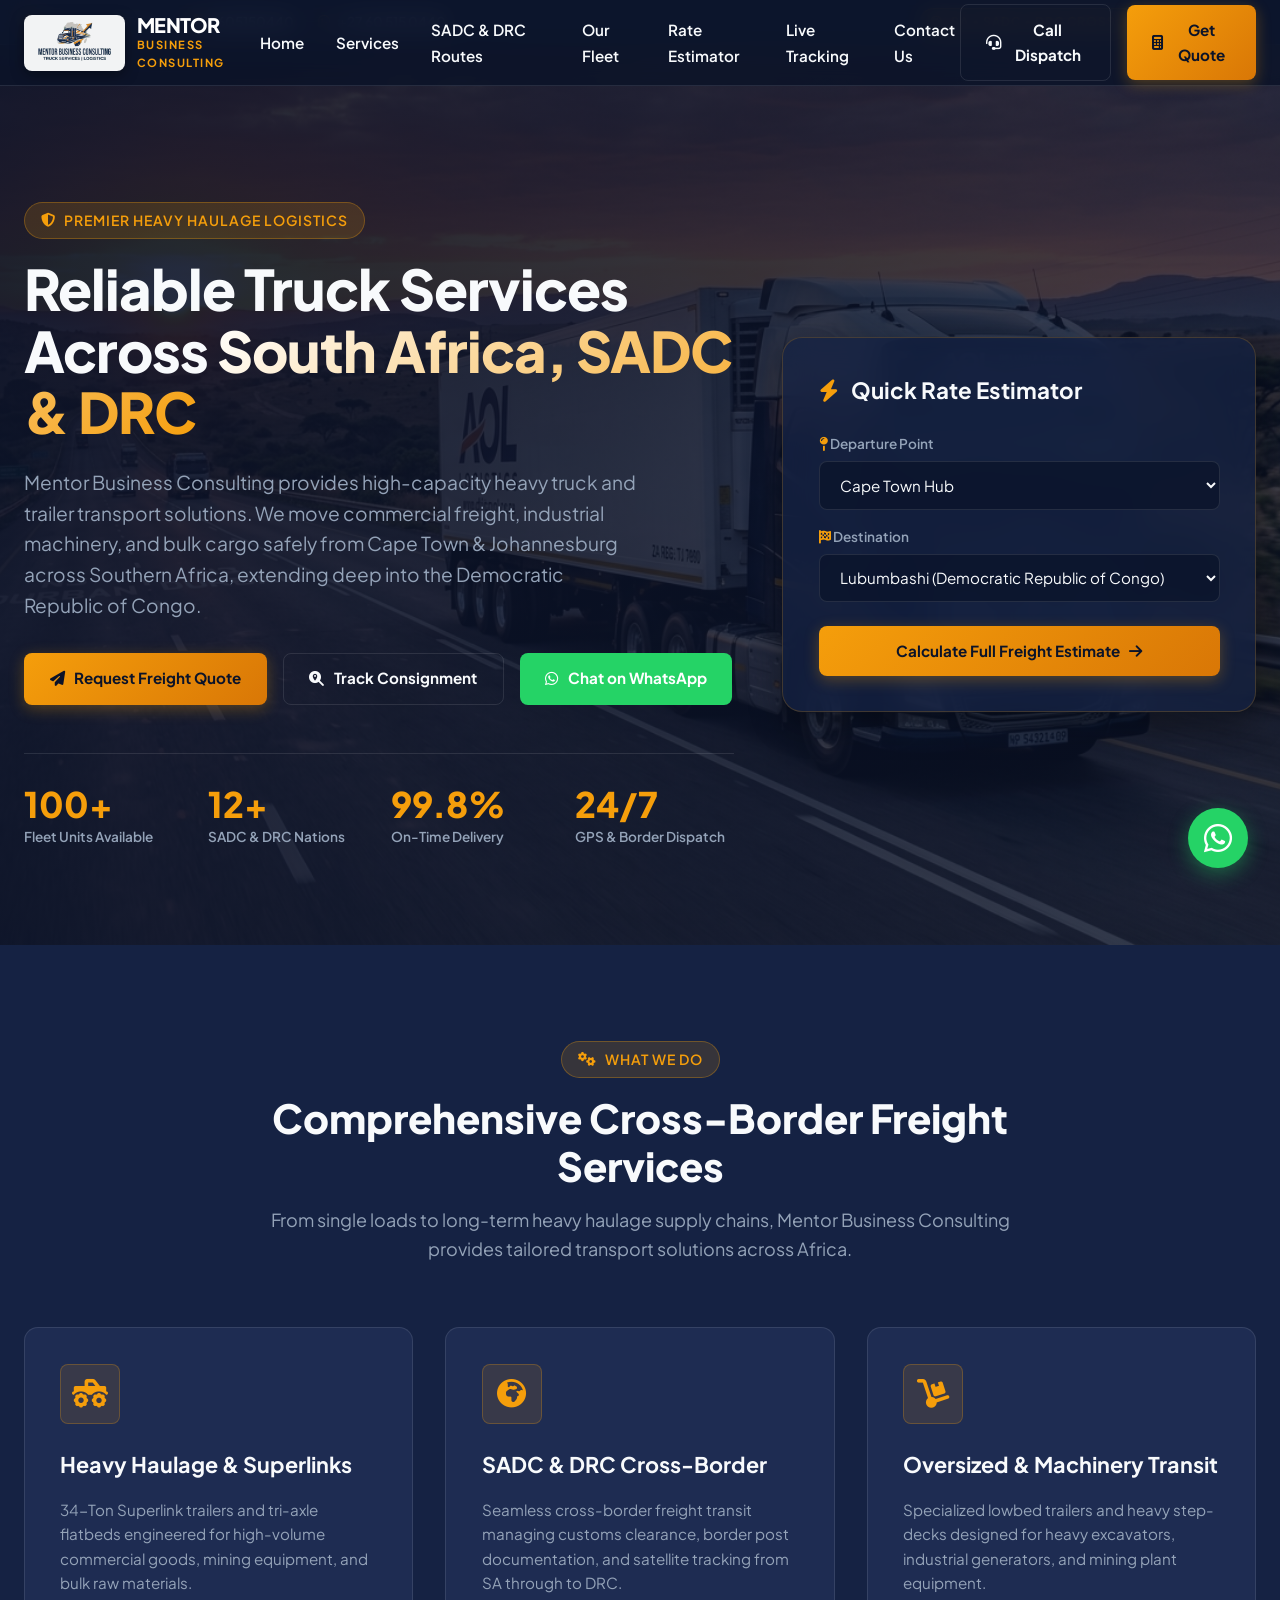
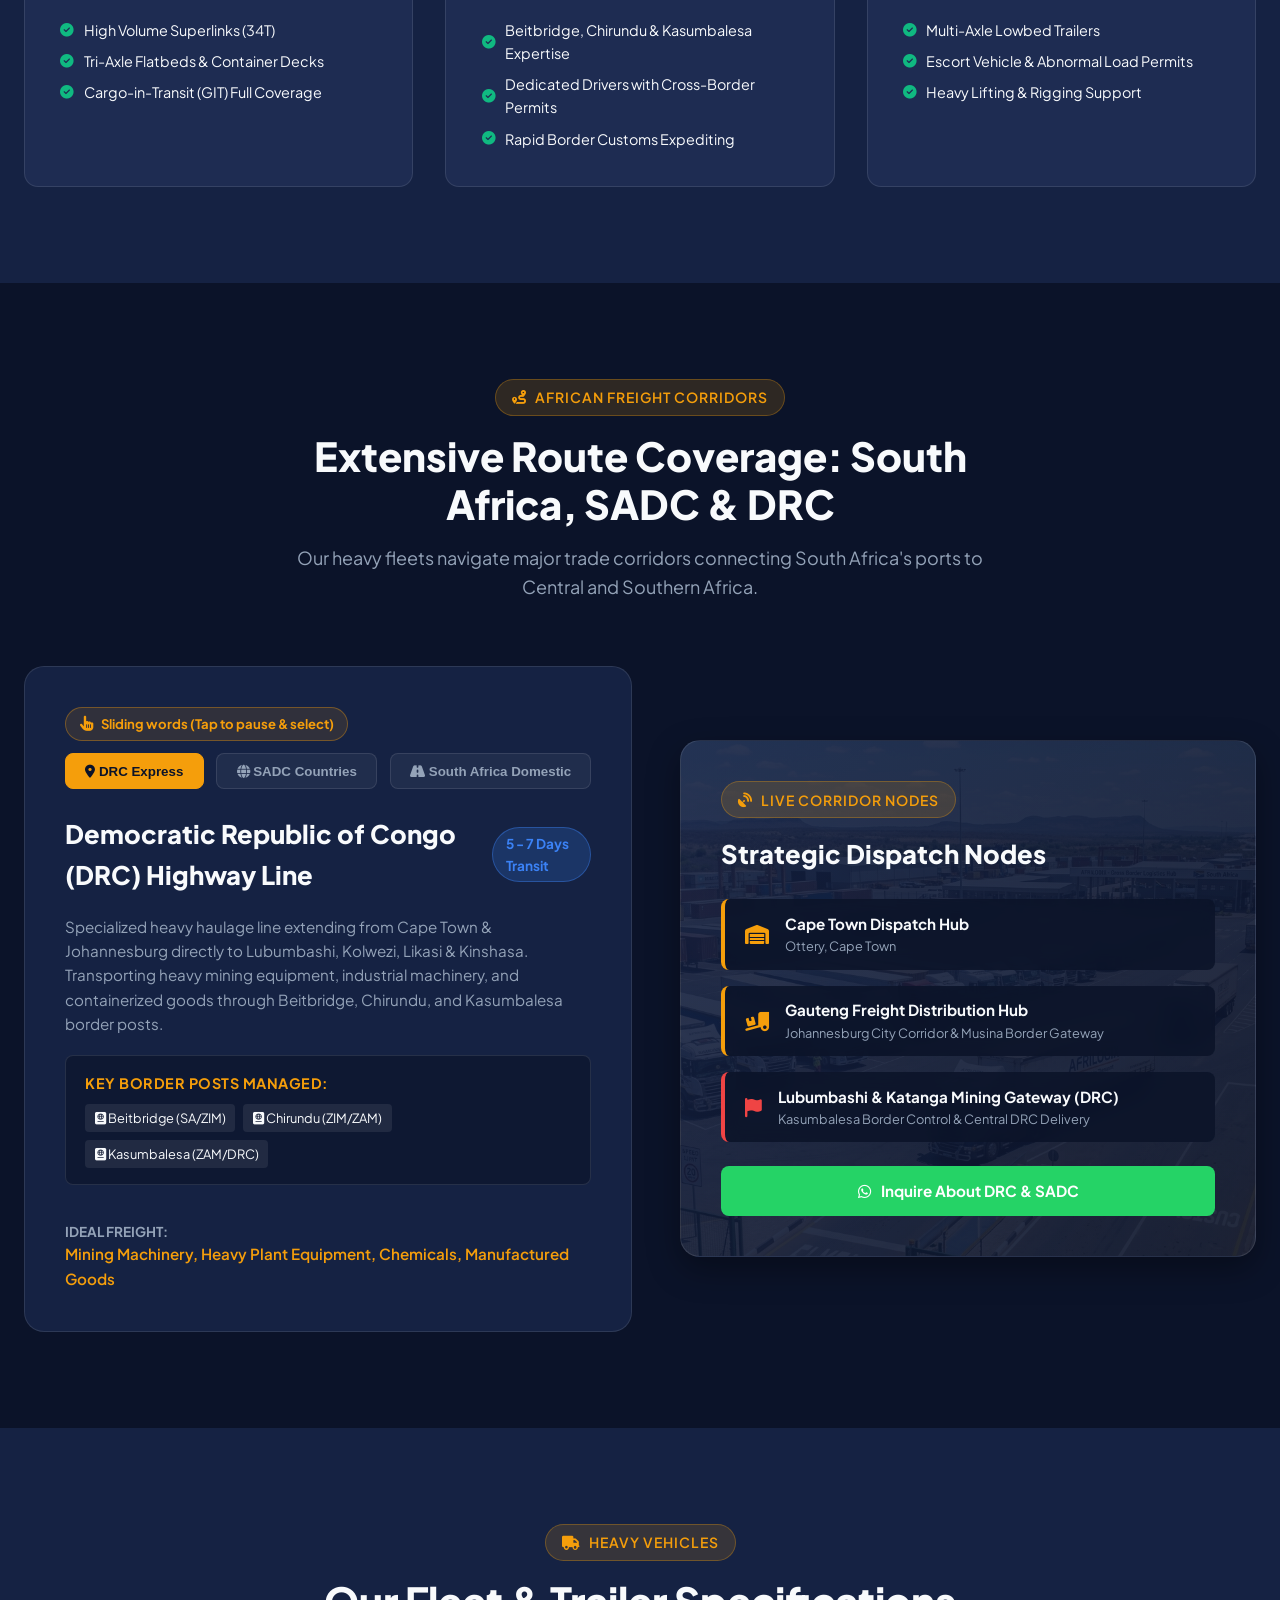
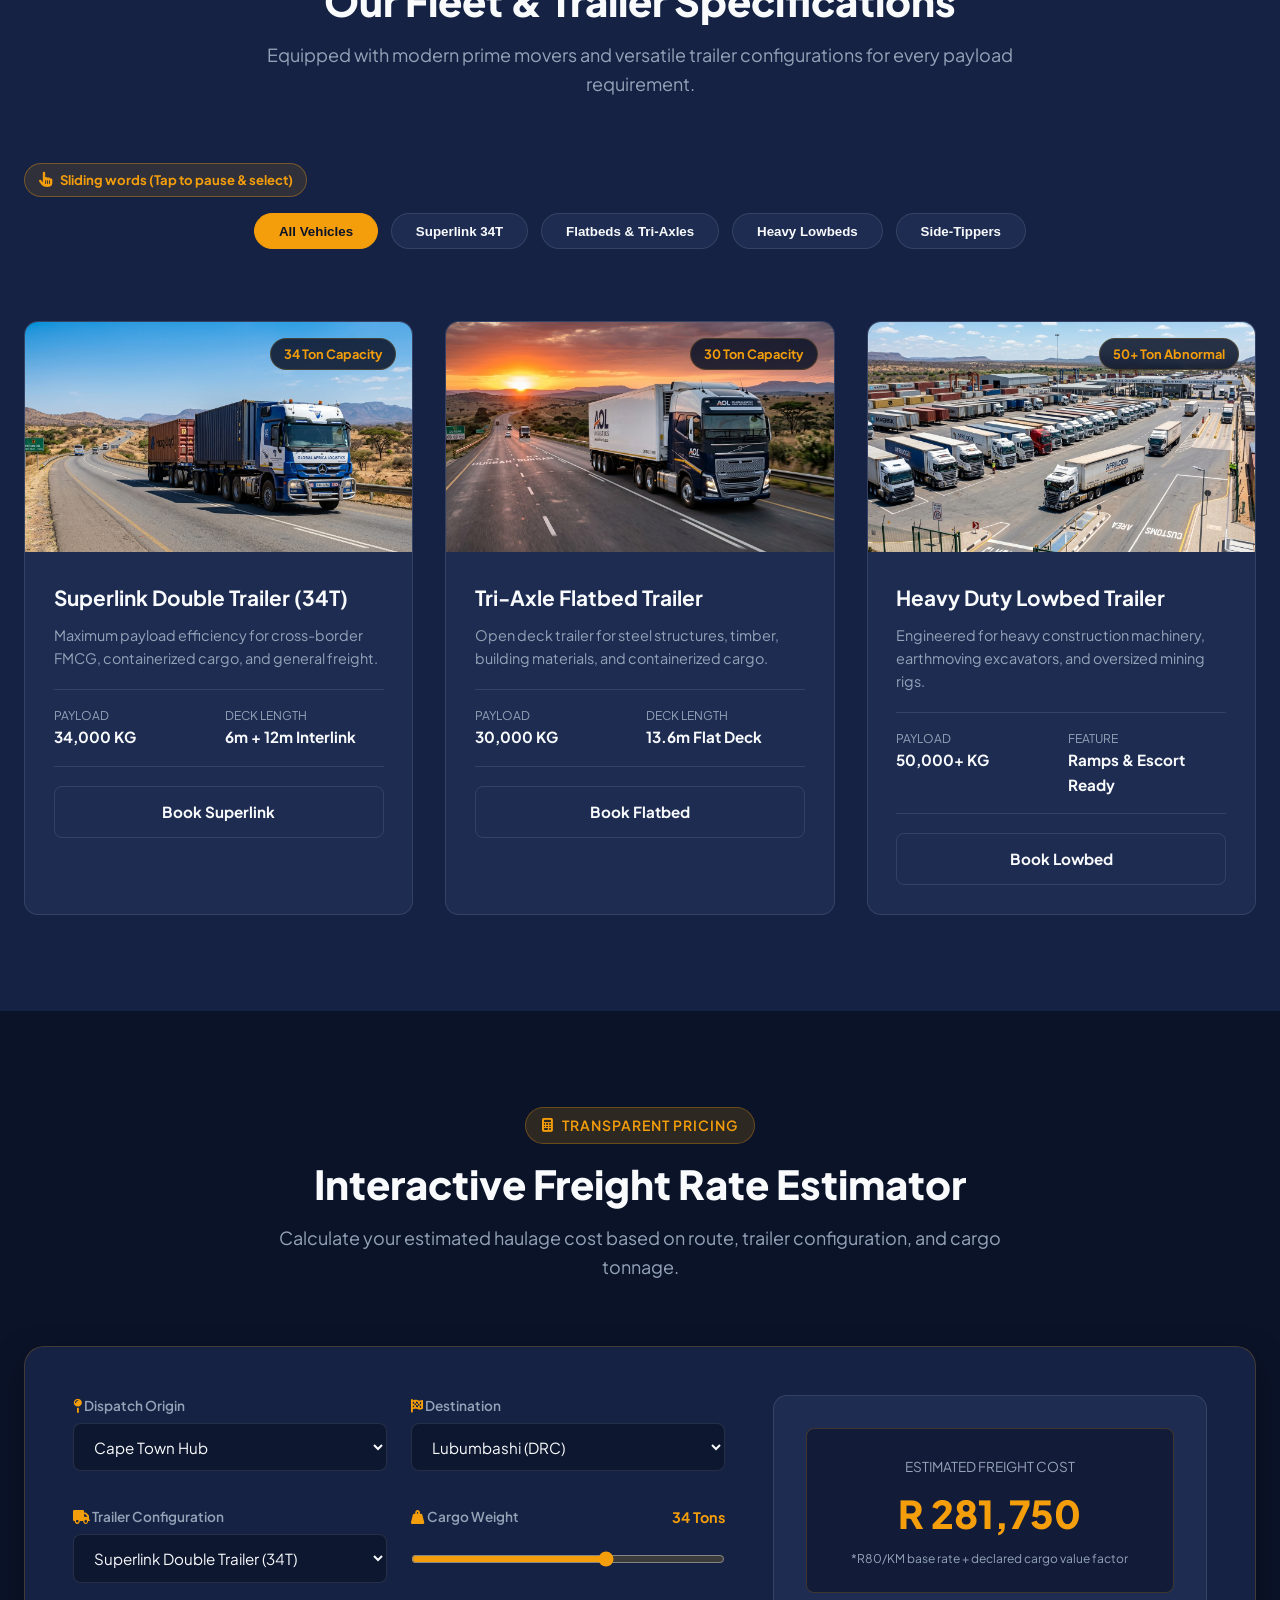
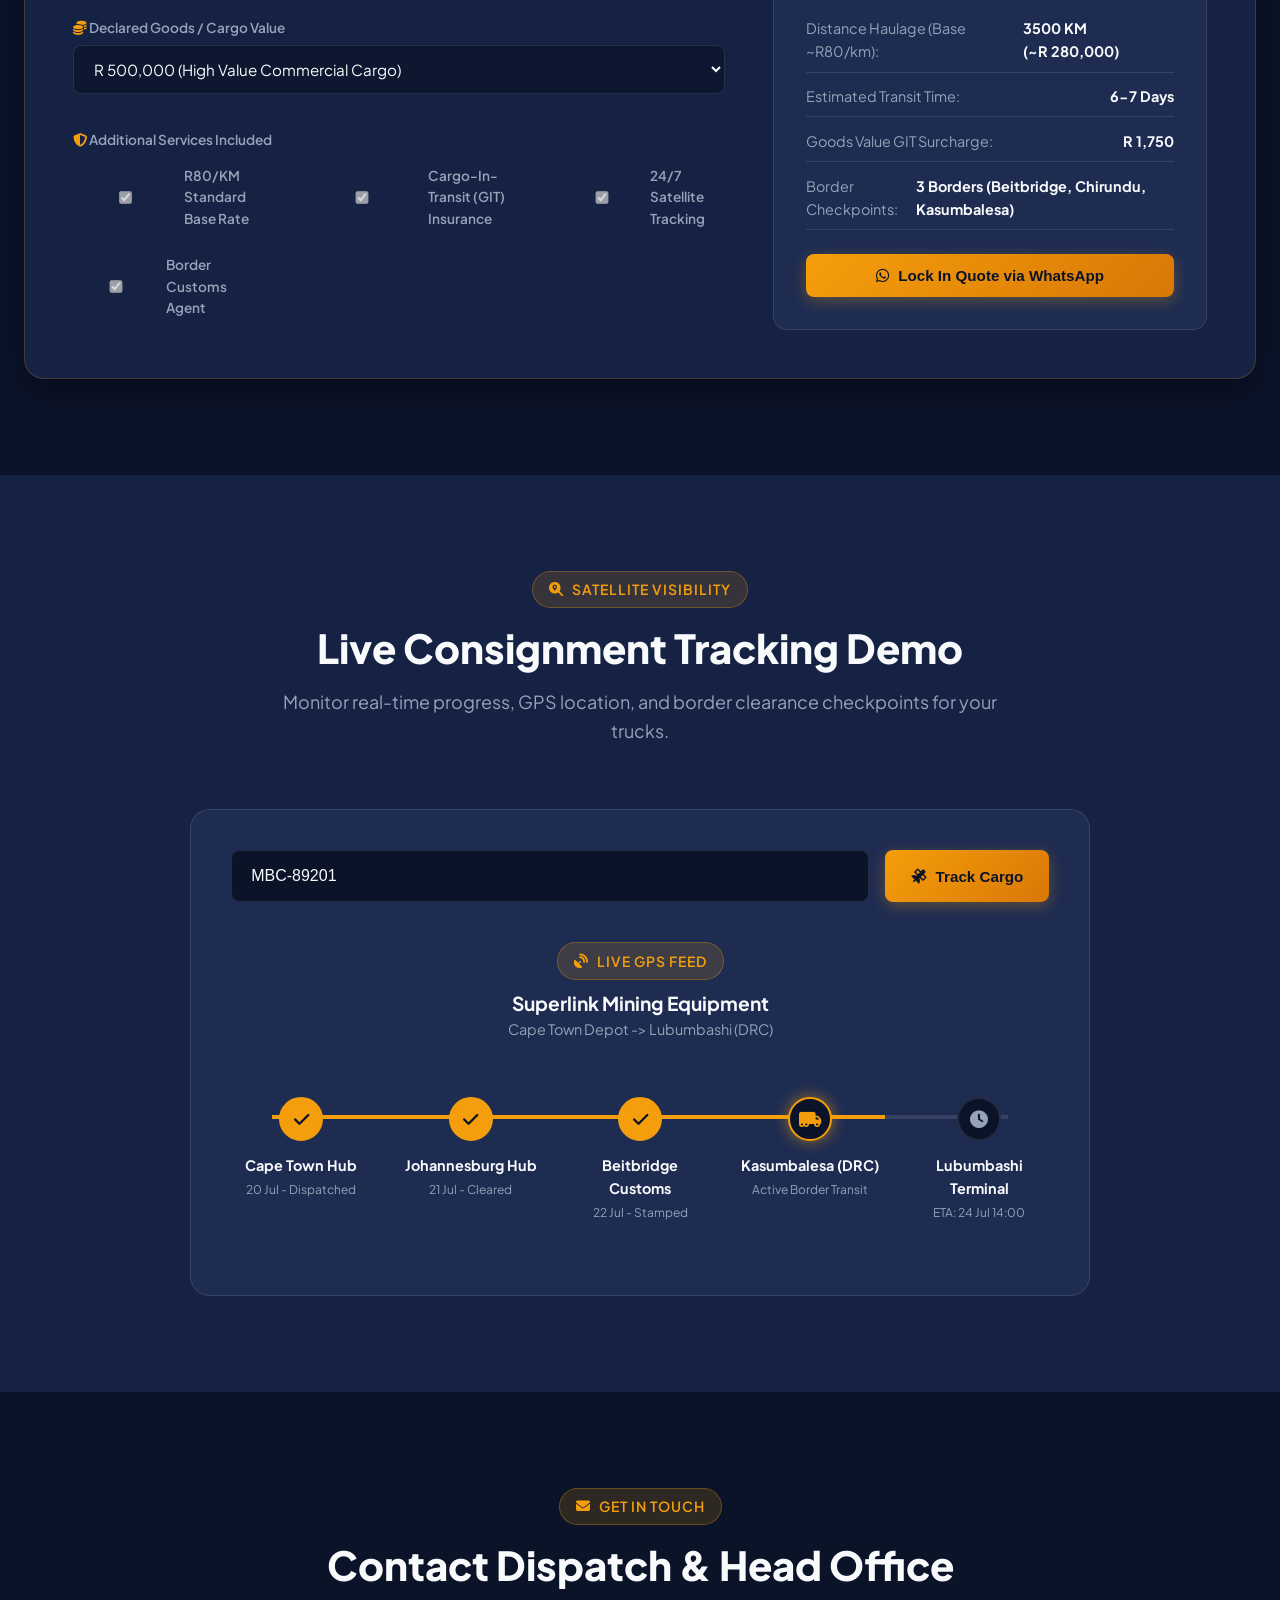
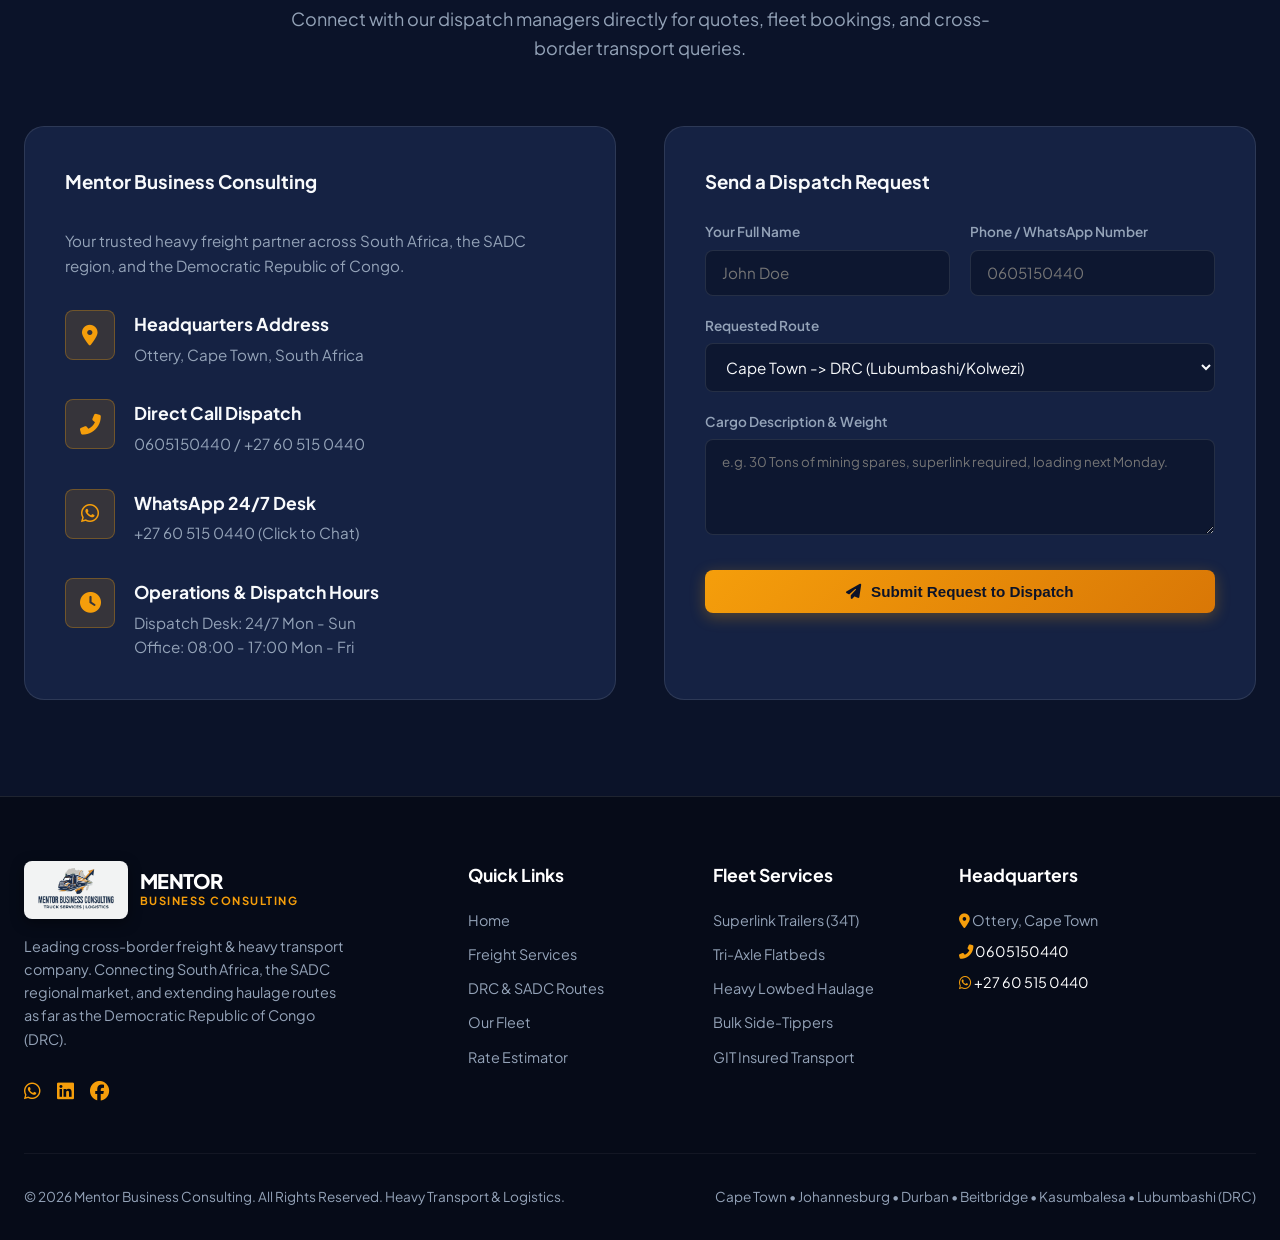
==== index.html @ d4b81800 "Use CSS transform translateX for smooth 60fps word sliding ticker track without page movement" ====
<!DOCTYPE html>
<html lang="en">
<head>
  <meta charset="UTF-8">
  <meta name="viewport" content="width=device-width, initial-scale=1.0">
  <title>Mentor Business Consulting | Heavy Freight & SADC Truck Services</title>
  <meta name="description" content="Mentor Business Consulting offers heavy truck & trailer freight services across South Africa, SADC countries, and extending to DRC. Heavy haulage, superlinks, flatbeds, lowbeds. Headquartered in Ottery, Cape Town. Call 0605150440.">
  <!-- Build Trigger: July 2026 -->
  <meta name="keywords" content="Mentor Business Consulting, Truck services, Heavy Freight South Africa, SADC truck services, DRC transport, Superlink trailers, Flatbed trucks, Ottery Cape Town logistics, Cross border freight">
  
  <!-- Modern Typography (Plus Jakarta Sans) -->
  <link rel="preconnect" href="https://fonts.googleapis.com">
  <link rel="preconnect" href="https://fonts.gstatic.com" crossorigin>
  <link href="https://fonts.googleapis.com/css2?family=Plus+Jakarta+Sans:wght@400;500;600;700;800;900&display=swap" rel="stylesheet">
  
  <!-- Font Awesome 6 Icons -->
  <link rel="stylesheet" href="https://cdnjs.cloudflare.com/ajax/libs/font-awesome/6.4.0/css/all.min.css">
  
  <!-- Stylesheet -->
  <link rel="stylesheet" href="styles.css">
</head>
<body>

  <!-- Top Announcement Bar -->
  <div class="top-bar">
    <div class="container top-bar-content">
      <div class="top-contacts">
        <div class="top-contact-item">
          <i class="fas fa-map-marker-alt text-gold"></i>
          <span>Ottery, Cape Town</span>
        </div>
        <div class="top-contact-item">
          <i class="fas fa-phone-alt text-gold"></i>
          <a href="tel:0605150440">0605150440</a>
        </div>
        <div class="top-contact-item">
          <i class="fab fa-whatsapp text-gold"></i>
          <a href="https://wa.me/27605150440" target="_blank">+27 60 515 0440</a>
        </div>
      </div>
      <div>
        <span class="badge" style="font-size: 0.75rem; padding: 0.2rem 0.6rem;">
          <i class="fas fa-globe-africa"></i> SA • SADC • DRC Cross-Border Express
        </span>
      </div>
    </div>
  </div>

  <!-- Main Navigation Bar -->
  <nav class="navbar">
    <div class="container nav-container">
      <a href="#" class="brand-logo">
        <img src="images/logo.png" onerror="this.onerror=null; this.src='images/logo.svg';" alt="Mentor Business Consulting Logo" class="brand-logo-img">
        <div class="logo-text">
          <span class="logo-title">MENTOR</span>
          <span class="logo-sub">Business Consulting</span>
        </div>
      </a>

      <ul class="nav-links">
        <li><a href="#home">Home</a></li>
        <li><a href="#services">Services</a></li>
        <li><a href="#routes">SADC & DRC Routes</a></li>
        <li><a href="#fleet">Our Fleet</a></li>
        <li><a href="#estimator">Rate Estimator</a></li>
        <li><a href="#tracking">Live Tracking</a></li>
        <li><a href="#contact">Contact Us</a></li>
      </ul>

      <div class="nav-actions">
        <a href="tel:0605150440" class="btn btn-outline">
          <i class="fas fa-headset"></i> Call Dispatch
        </a>
        <a href="#estimator" class="btn btn-primary">
          <i class="fas fa-calculator"></i> Get Quote
        </a>
        <div class="mobile-toggle">
          <i class="fas fa-bars"></i>
        </div>
      </div>
    </div>
  </nav>

  <!-- Hero Section -->
  <section id="home" class="hero">
    <div class="container">
      <div class="hero-content">
        <div class="hero-text">
          <div class="badge">
            <i class="fas fa-shield-alt"></i> Premier Heavy Haulage Logistics
          </div>
          <h1>Reliable Truck Services Across <span class="text-gradient">South Africa, SADC & DRC</span></h1>
          <p>
            Mentor Business Consulting provides high-capacity heavy truck and trailer transport solutions. We move commercial freight, industrial machinery, and bulk cargo safely from Cape Town & Johannesburg across Southern Africa, extending deep into the Democratic Republic of Congo.
          </p>
          
          <div class="hero-ctas">
            <a href="#estimator" class="btn btn-primary">
              <i class="fas fa-paper-plane"></i> Request Freight Quote
            </a>
            <a href="#tracking" class="btn btn-outline">
              <i class="fas fa-search-location"></i> Track Consignment
            </a>
            <a href="https://wa.me/27605150440?text=Hello%20Mentor%20Business%20Consulting,%20I%20need%20a%20truck%20freight%20quote." target="_blank" class="btn btn-whatsapp">
              <i class="fab fa-whatsapp"></i> Chat on WhatsApp
            </a>
          </div>

          <div class="hero-stats">
            <div class="stat-item">
              <h3><span class="counter-val" data-target="100">100</span>+</h3>
              <p>Fleet Units Available</p>
            </div>
            <div class="stat-item">
              <h3><span class="counter-val" data-target="12">12</span>+</h3>
              <p>SADC & DRC Nations</p>
            </div>
            <div class="stat-item">
              <h3><span class="counter-val" data-target="99">99</span>.8%</h3>
              <p>On-Time Delivery</p>
            </div>
            <div class="stat-item">
              <h3>24/7</h3>
              <p>GPS & Border Dispatch</p>
            </div>
          </div>
        </div>

        <div class="hero-quick-card">
          <h3>
            <i class="fas fa-bolt text-gold"></i> Quick Rate Estimator
          </h3>
          <div class="quick-route-selector">
            <div class="input-group">
              <label for="quick-origin"><i class="fas fa-map-pin text-gold"></i> Departure Point</label>
              <select id="quick-origin">
                <option value="Cape Town">Cape Town Hub</option>
                <option value="Johannesburg">Johannesburg Hub</option>
                <option value="Durban">Durban Port Terminal</option>
              </select>
            </div>
            <div class="input-group">
              <label for="quick-dest"><i class="fas fa-flag-checkered text-gold"></i> Destination</label>
              <select id="quick-dest">
                <option value="Lubumbashi (DRC)">Lubumbashi (Democratic Republic of Congo)</option>
                <option value="Lusaka (Zambia)">Lusaka (Zambia)</option>
                <option value="Harare (Zimbabwe)">Harare (Zimbabwe)</option>
                <option value="Gaborone (Botswana)">Gaborone (Botswana)</option>
                <option value="Maputo (Mozambique)">Maputo (Mozambique)</option>
                <option value="Windhoek (Namibia)">Windhoek (Namibia)</option>
              </select>
            </div>
            <a href="#estimator" class="btn btn-primary" style="width: 100%; margin-top: 0.5rem;">
              Calculate Full Freight Estimate <i class="fas fa-arrow-right"></i>
            </a>
          </div>
        </div>
      </div>
    </div>
  </section>

  <!-- Core Services Section -->
  <section id="services" class="services-section section-padding">
    <div class="container">
      <div class="section-header">
        <div class="badge"><i class="fas fa-cogs"></i> What We Do</div>
        <h2>Comprehensive Cross-Border Freight Services</h2>
        <p>From single loads to long-term heavy haulage supply chains, Mentor Business Consulting provides tailored transport solutions across Africa.</p>
      </div>

      <div class="services-grid">
        <div class="service-card">
          <div class="service-icon">
            <i class="fas fa-truck-monster"></i>
          </div>
          <h3>Heavy Haulage & Superlinks</h3>
          <p>34-Ton Superlink trailers and tri-axle flatbeds engineered for high-volume commercial goods, mining equipment, and bulk raw materials.</p>
          <ul class="service-features">
            <li><i class="fas fa-check-circle"></i> High Volume Superlinks (34T)</li>
            <li><i class="fas fa-check-circle"></i> Tri-Axle Flatbeds & Container Decks</li>
            <li><i class="fas fa-check-circle"></i> Cargo-in-Transit (GIT) Full Coverage</li>
          </ul>
        </div>

        <div class="service-card">
          <div class="service-icon">
            <i class="fas fa-globe-africa"></i>
          </div>
          <h3>SADC & DRC Cross-Border</h3>
          <p>Seamless cross-border freight transit managing customs clearance, border post documentation, and satellite tracking from SA through to DRC.</p>
          <ul class="service-features">
            <li><i class="fas fa-check-circle"></i> Beitbridge, Chirundu & Kasumbalesa Expertise</li>
            <li><i class="fas fa-check-circle"></i> Dedicated Drivers with Cross-Border Permits</li>
            <li><i class="fas fa-check-circle"></i> Rapid Border Customs Expediting</li>
          </ul>
        </div>

        <div class="service-card">
          <div class="service-icon">
            <i class="fas fa-dolly"></i>
          </div>
          <h3>Oversized & Machinery Transit</h3>
          <p>Specialized lowbed trailers and heavy step-decks designed for heavy excavators, industrial generators, and mining plant equipment.</p>
          <ul class="service-features">
            <li><i class="fas fa-check-circle"></i> Multi-Axle Lowbed Trailers</li>
            <li><i class="fas fa-check-circle"></i> Escort Vehicle & Abnormal Load Permits</li>
            <li><i class="fas fa-check-circle"></i> Heavy Lifting & Rigging Support</li>
          </ul>
        </div>
      </div>
    </div>
  </section>

  <!-- Route Network (SADC & DRC Highlight) -->
  <section id="routes" class="routes-section section-padding">
    <div class="container">
      <div class="section-header">
        <div class="badge"><i class="fas fa-route"></i> African Freight Corridors</div>
        <h2>Extensive Route Coverage: South Africa, SADC & DRC</h2>
        <p>Our heavy fleets navigate major trade corridors connecting South Africa's ports to Central and Southern Africa.</p>
      </div>

      <div class="routes-container">
        <div class="route-info-box">
          <div class="pressable-hand-badge" id="route-auto-status">
            <i class="fas fa-hand-pointer"></i> Sliding words (Tap to pause & select)
          </div>
          <div class="route-tabs-wrapper">
            <div class="route-tabs">
              <button class="route-tab-btn active" data-route="drc">
                <i class="fas fa-map-marker-alt"></i> DRC Express
              </button>
              <button class="route-tab-btn" data-route="sadc">
                <i class="fas fa-globe"></i> SADC Countries
              </button>
              <button class="route-tab-btn" data-route="domestic">
                <i class="fas fa-road"></i> South Africa Domestic
              </button>
            </div>
          </div>

          <div class="route-detail-card">
            <div class="route-header-tag">
              <h3 id="route-title" class="route-destination">Democratic Republic of Congo (DRC) Highway Line</h3>
              <span id="route-transit" class="transit-badge">5 - 7 Days Transit</span>
            </div>

            <p id="route-desc" class="route-description">
              Specialized heavy haulage line extending from Cape Town & Johannesburg directly to Lubumbashi, Kolwezi, Likasi & Kinshasa. Transporting heavy mining equipment, industrial machinery, and containerized goods through Beitbridge, Chirundu, and Kasumbalesa border posts.
            </p>

            <div class="border-posts-list">
              <h4>Key Border Posts Managed:</h4>
              <div id="route-borders" class="border-chips">
                <span class="chip"><i class="fas fa-passport"></i> Beitbridge (SA/ZIM)</span>
                <span class="chip"><i class="fas fa-passport"></i> Chirundu (ZIM/ZAM)</span>
                <span class="chip"><i class="fas fa-passport"></i> Kasumbalesa (ZAM/DRC)</span>
              </div>
            </div>

            <div style="margin-top: 1rem;">
              <h4 style="font-size: 0.85rem; color: var(--text-muted); text-transform: uppercase;">Ideal Freight:</h4>
              <p id="route-cargo" style="font-size: 0.95rem; font-weight: 600; color: var(--accent-gold);">
                Mining Machinery, Heavy Plant Equipment, Chemicals, Manufactured Goods
              </p>
            </div>
          </div>
        </div>

        <div class="route-visual-card">
          <div>
            <div class="badge" style="margin-bottom: 1rem;"><i class="fas fa-satellite-dish"></i> Live Corridor Nodes</div>
            <h3 style="font-size: 1.6rem; font-weight: 800; margin-bottom: 1.5rem;">Strategic Dispatch Nodes</h3>
          </div>

          <div class="map-node-list">
            <div class="map-node">
              <div class="map-node-icon"><i class="fas fa-warehouse"></i></div>
              <div class="map-node-info">
                <h4>Cape Town Dispatch Hub</h4>
                <p>Ottery, Cape Town</p>
              </div>
            </div>

            <div class="map-node">
              <div class="map-node-icon"><i class="fas fa-truck-loading"></i></div>
              <div class="map-node-info">
                <h4>Gauteng Freight Distribution Hub</h4>
                <p>Johannesburg City Corridor & Musina Border Gateway</p>
              </div>
            </div>

            <div class="map-node drc">
              <div class="map-node-icon"><i class="fas fa-flag"></i></div>
              <div class="map-node-info">
                <h4>Lubumbashi & Katanga Mining Gateway (DRC)</h4>
                <p>Kasumbalesa Border Control & Central DRC Delivery</p>
              </div>
            </div>
          </div>

          <div style="margin-top: 1.5rem;">
            <a href="https://wa.me/27605150440?text=I%20have%20a%20shipment%20for%20the%20DRC%20/%20SADC%20route" target="_blank" class="btn btn-whatsapp" style="width: 100%;">
              <i class="fab fa-whatsapp"></i> Inquire About DRC & SADC
            </a>
          </div>
        </div>
      </div>
    </div>
  </section>

  <!-- Fleet & Trailer Showcase -->
  <section id="fleet" class="fleet-section section-padding">
    <div class="container">
      <div class="section-header">
        <div class="badge"><i class="fas fa-truck"></i> Heavy Vehicles</div>
        <h2>Our Fleet & Trailer Specifications</h2>
        <p>Equipped with modern prime movers and versatile trailer configurations for every payload requirement.</p>
      </div>

      <div class="pressable-hand-badge" id="fleet-auto-status" style="margin: 0 auto 1rem auto;">
        <i class="fas fa-hand-pointer"></i> Sliding words (Tap to pause & select)
      </div>
      <div class="fleet-filter-wrapper">
        <div class="fleet-filter-bar">
          <button class="filter-btn active" data-filter="all">All Vehicles</button>
          <button class="filter-btn" data-filter="superlink">Superlink 34T</button>
          <button class="filter-btn" data-filter="flatbed">Flatbeds & Tri-Axles</button>
          <button class="filter-btn" data-filter="lowbed">Heavy Lowbeds</button>
          <button class="filter-btn" data-filter="tipper">Side-Tippers</button>
        </div>
      </div>

      <div class="fleet-grid">
        <!-- Card 1 -->
        <div class="fleet-card" data-category="superlink">
          <div class="fleet-img-wrapper">
            <img src="images/superlink_freight_truck.jpg" alt="Superlink Trailer Heavy Truck">
            <span class="fleet-tag">34 Ton Capacity</span>
          </div>
          <div class="fleet-details">
            <h3>Superlink Double Trailer (34T)</h3>
            <p style="color: var(--text-muted); font-size: 0.9rem;">Maximum payload efficiency for cross-border FMCG, containerized cargo, and general freight.</p>
            <div class="fleet-specs">
              <div class="spec-item">
                <span class="spec-label">Payload</span>
                <span class="spec-value">34,000 KG</span>
              </div>
              <div class="spec-item">
                <span class="spec-label">Deck Length</span>
                <span class="spec-value">6m + 12m Interlink</span>
              </div>
            </div>
            <a href="#estimator" class="btn btn-outline" style="width: 100%;">Book Superlink</a>
          </div>
        </div>

        <!-- Card 2 -->
        <div class="fleet-card" data-category="flatbed">
          <div class="fleet-img-wrapper">
            <img src="images/hero_heavy_truck.jpg" alt="Tri-Axle Flatbed Truck">
            <span class="fleet-tag">30 Ton Capacity</span>
          </div>
          <div class="fleet-details">
            <h3>Tri-Axle Flatbed Trailer</h3>
            <p style="color: var(--text-muted); font-size: 0.9rem;">Open deck trailer for steel structures, timber, building materials, and containerized cargo.</p>
            <div class="fleet-specs">
              <div class="spec-item">
                <span class="spec-label">Payload</span>
                <span class="spec-value">30,000 KG</span>
              </div>
              <div class="spec-item">
                <span class="spec-label">Deck Length</span>
                <span class="spec-value">13.6m Flat Deck</span>
              </div>
            </div>
            <a href="#estimator" class="btn btn-outline" style="width: 100%;">Book Flatbed</a>
          </div>
        </div>

        <!-- Card 3 -->
        <div class="fleet-card" data-category="lowbed">
          <div class="fleet-img-wrapper">
            <img src="images/logistics_terminal.jpg" alt="Heavy Haulage Lowbed">
            <span class="fleet-tag">50+ Ton Abnormal</span>
          </div>
          <div class="fleet-details">
            <h3>Heavy Duty Lowbed Trailer</h3>
            <p style="color: var(--text-muted); font-size: 0.9rem;">Engineered for heavy construction machinery, earthmoving excavators, and oversized mining rigs.</p>
            <div class="fleet-specs">
              <div class="spec-item">
                <span class="spec-label">Payload</span>
                <span class="spec-value">50,000+ KG</span>
              </div>
              <div class="spec-item">
                <span class="spec-label">Feature</span>
                <span class="spec-value">Ramps & Escort Ready</span>
              </div>
            </div>
            <a href="#estimator" class="btn btn-outline" style="width: 100%;">Book Lowbed</a>
          </div>
        </div>
      </div>
    </div>
  </section>

  <!-- Interactive Freight Rate Estimator -->
  <section id="estimator" class="estimator-section section-padding">
    <div class="container">
      <div class="section-header">
        <div class="badge"><i class="fas fa-calculator"></i> Transparent Pricing</div>
        <h2>Interactive Freight Rate Estimator</h2>
        <p>Calculate your estimated haulage cost based on route, trailer configuration, and cargo tonnage.</p>
      </div>

      <div class="estimator-wrapper">
        <div class="estimator-grid">
          <div class="estimator-form">
            <div class="input-group">
              <label for="est-origin"><i class="fas fa-map-pin text-gold"></i> Dispatch Origin</label>
              <select id="est-origin">
                <option value="Cape Town">Cape Town Hub</option>
                <option value="Johannesburg">Johannesburg Hub</option>
                <option value="Durban">Durban Port</option>
              </select>
            </div>

            <div class="input-group">
              <label for="est-destination"><i class="fas fa-flag-checkered text-gold"></i> Destination</label>
              <select id="est-destination">
                <option value="Lubumbashi (DRC)">Lubumbashi (DRC)</option>
                <option value="Lusaka (Zambia)">Lusaka (Zambia)</option>
                <option value="Harare (Zimbabwe)">Harare (Zimbabwe)</option>
                <option value="Gaborone (Botswana)">Gaborone (Botswana)</option>
                <option value="Maputo (Mozambique)">Maputo (Mozambique)</option>
                <option value="Windhoek (Namibia)">Windhoek (Namibia)</option>
                <option value="Johannesburg">Johannesburg (SA Domestic)</option>
                <option value="Cape Town">Cape Town (SA Domestic)</option>
              </select>
            </div>

            <div class="input-group">
              <label for="est-trailer"><i class="fas fa-truck text-gold"></i> Trailer Configuration</label>
              <select id="est-trailer">
                <option value="superlink">Superlink Double Trailer (34T)</option>
                <option value="flatbed">Tri-Axle Flatbed (30T)</option>
                <option value="lowbed">Heavy Lowbed Machinery Trailer</option>
                <option value="sdetipper">Bulk Side-Tipper Trailer</option>
              </select>
            </div>

            <div class="input-group">
              <div class="range-slider-wrapper">
                <div class="range-header">
                  <label><i class="fas fa-weight-hanging text-gold"></i> Cargo Weight</label>
                  <span id="weight-value">34 Tons</span>
                </div>
                <input type="range" id="est-weight" min="5" max="50" value="34" step="1">
              </div>
            </div>

            <div class="input-group full-width">
              <label for="est-goods-value"><i class="fas fa-coins text-gold"></i> Declared Goods / Cargo Value</label>
              <select id="est-goods-value">
                <option value="250000">R 250,000 (Standard Commercial Goods)</option>
                <option value="500000" selected>R 500,000 (High Value Commercial Cargo)</option>
                <option value="1000000">R 1,000,000 (Mining Spares / Heavy Industrial)</option>
                <option value="2500000">R 2,500,000 (High-Grade Equipment)</option>
                <option value="5000000">R 5,000,000+ (Abnormal / Premium Mining Plant)</option>
              </select>
            </div>

            <div class="input-group full-width">
              <label><i class="fas fa-shield-alt text-gold"></i> Additional Services Included</label>
              <div style="display: flex; gap: 1.5rem; flex-wrap: wrap; margin-top: 0.5rem; font-size: 0.9rem;">
                <label style="display: flex; align-items: center; gap: 0.4rem; cursor: pointer;">
                  <input type="checkbox" checked disabled accent-color="#f59e0b"> R80/KM Standard Base Rate
                </label>
                <label style="display: flex; align-items: center; gap: 0.4rem; cursor: pointer;">
                  <input type="checkbox" checked disabled accent-color="#f59e0b"> Cargo-In-Transit (GIT) Insurance
                </label>
                <label style="display: flex; align-items: center; gap: 0.4rem; cursor: pointer;">
                  <input type="checkbox" checked disabled accent-color="#f59e0b"> 24/7 Satellite Tracking
                </label>
                <label style="display: flex; align-items: center; gap: 0.4rem; cursor: pointer;">
                  <input type="checkbox" checked disabled accent-color="#f59e0b"> Border Customs Agent
                </label>
              </div>
            </div>
          </div>

          <div class="quote-result-card">
            <div>
              <div class="quote-amount-box">
                <span>Estimated Freight Cost</span>
                <h3 id="calc-amount">R 280,000</h3>
                <p style="font-size: 0.75rem; color: var(--text-muted);">*R80/KM base rate + declared cargo value factor</p>
              </div>

              <div class="quote-details-list">
                <div class="quote-details-item">
                  <span>Distance Haulage (Base ~R80/km):</span>
                  <span id="calc-distance">3,500 KM</span>
                </div>
                <div class="quote-details-item">
                  <span>Estimated Transit Time:</span>
                  <span id="calc-time">6-7 Days</span>
                </div>
                <div class="quote-details-item">
                  <span>Goods Value GIT Surcharge:</span>
                  <span id="calc-git-cost">R 2,000</span>
                </div>
                <div class="quote-details-item">
                  <span>Border Checkpoints:</span>
                  <span id="calc-borders">3 Borders</span>
                </div>
              </div>
            </div>

            <button id="calc-book-btn" class="btn btn-primary" style="width: 100%;">
              <i class="fab fa-whatsapp"></i> Lock In Quote via WhatsApp
            </button>
          </div>
        </div>
      </div>
    </div>
  </section>

  <!-- Live Consignment Tracking Demo -->
  <section id="tracking" class="tracking-section section-padding">
    <div class="container">
      <div class="section-header">
        <div class="badge"><i class="fas fa-search-location"></i> Satellite Visibility</div>
        <h2>Live Consignment Tracking Demo</h2>
        <p>Monitor real-time progress, GPS location, and border clearance checkpoints for your trucks.</p>
      </div>

      <div class="tracking-box">
        <div class="tracking-input-group">
          <input type="text" id="track-input" placeholder="Enter Consignment Ref (e.g., MBC-89201 or MBC-77412)" value="MBC-89201">
          <button id="track-btn" class="btn btn-primary">
            <i class="fas fa-satellite"></i> Track Cargo
          </button>
        </div>

        <div id="tracking-results">
          <div style="margin-bottom: 1.5rem; text-align: center;">
            <span class="badge"><i class="fas fa-satellite-dish"></i> Live GPS Feed</span>
            <h4 style="font-size: 1.2rem; margin-top: 0.5rem;">Superlink Mining Equipment</h4>
            <p style="color: var(--text-muted); font-size: 0.9rem;">Cape Town Depot -> Lubumbashi (DRC)</p>
          </div>

          <div class="tracking-timeline">
            <div class="tracking-progress-line" style="width: 75%;"></div>
            
            <div class="step-node completed">
              <div class="step-icon"><i class="fas fa-check"></i></div>
              <div class="step-title">Cape Town Hub</div>
              <div class="step-time">20 Jul - Dispatched</div>
            </div>

            <div class="step-node completed">
              <div class="step-icon"><i class="fas fa-check"></i></div>
              <div class="step-title">Johannesburg Hub</div>
              <div class="step-time">21 Jul - Cleared</div>
            </div>

            <div class="step-node completed">
              <div class="step-icon"><i class="fas fa-check"></i></div>
              <div class="step-title">Beitbridge Customs</div>
              <div class="step-time">22 Jul - Stamped</div>
            </div>

            <div class="step-node active">
              <div class="step-icon"><i class="fas fa-truck-moving"></i></div>
              <div class="step-title">Kasumbalesa (DRC)</div>
              <div class="step-time">Active Border Transit</div>
            </div>

            <div class="step-node">
              <div class="step-icon"><i class="fas fa-clock"></i></div>
              <div class="step-title">Lubumbashi Terminal</div>
              <div class="step-time">ETA: 24 Jul 14:00</div>
            </div>
          </div>
        </div>
      </div>
    </div>
  </section>

  <!-- Contact & Office Address Section -->
  <section id="contact" class="contact-section section-padding">
    <div class="container">
      <div class="section-header">
        <div class="badge"><i class="fas fa-envelope"></i> Get In Touch</div>
        <h2>Contact Dispatch & Head Office</h2>
        <p>Connect with our dispatch managers directly for quotes, fleet bookings, and cross-border transport queries.</p>
      </div>

      <div class="contact-grid">
        <div class="contact-info-card">
          <h3>Mentor Business Consulting</h3>
          <p style="color: var(--text-muted); font-size: 0.95rem;">
            Your trusted heavy freight partner across South Africa, the SADC region, and the Democratic Republic of Congo.
          </p>

          <div class="info-item">
            <div class="info-icon">
              <i class="fas fa-map-marker-alt"></i>
            </div>
            <div class="info-text">
              <h4>Headquarters Address</h4>
              <p>Ottery, Cape Town, South Africa</p>
            </div>
          </div>

          <div class="info-item">
            <div class="info-icon">
              <i class="fas fa-phone-alt"></i>
            </div>
            <div class="info-text">
              <h4>Direct Call Dispatch</h4>
              <p><a href="tel:0605150440">0605150440</a> / <a href="tel:+27605150440">+27 60 515 0440</a></p>
            </div>
          </div>

          <div class="info-item">
            <div class="info-icon">
              <i class="fab fa-whatsapp"></i>
            </div>
            <div class="info-text">
              <h4>WhatsApp 24/7 Desk</h4>
              <p><a href="https://wa.me/27605150440" target="_blank">+27 60 515 0440 (Click to Chat)</a></p>
            </div>
          </div>

          <div class="info-item">
            <div class="info-icon">
              <i class="fas fa-clock"></i>
            </div>
            <div class="info-text">
              <h4>Operations & Dispatch Hours</h4>
              <p>Dispatch Desk: 24/7 Mon - Sun<br>Office: 08:00 - 17:00 Mon - Fri</p>
            </div>
          </div>
        </div>

        <div class="contact-form-wrapper">
          <h3 style="margin-bottom: 1.5rem;">Send a Dispatch Request</h3>
          <form id="main-contact-form">
            <div class="form-grid">
              <div class="input-group">
                <label for="contact-name">Your Full Name</label>
                <input type="text" id="contact-name" placeholder="John Doe" required>
              </div>

              <div class="input-group">
                <label for="contact-phone">Phone / WhatsApp Number</label>
                <input type="tel" id="contact-phone" placeholder="0605150440" required>
              </div>

              <div class="input-group full-width">
                <label for="contact-route">Requested Route</label>
                <select id="contact-route">
                  <option value="Cape Town to DRC (Lubumbashi)">Cape Town -> DRC (Lubumbashi/Kolwezi)</option>
                  <option value="Johannesburg to DRC">Johannesburg -> DRC</option>
                  <option value="South Africa to Zambia">South Africa -> Zambia (Lusaka/Ndola)</option>
                  <option value="South Africa to Zimbabwe">South Africa -> Zimbabwe (Harare/Bulawayo)</option>
                  <option value="South Africa Domestic Interstate">South Africa Domestic Interstate (Cape Town/Joburg/Durban)</option>
                  <option value="Other SADC Country">Other SADC Country (Botswana, Mozambique, Namibia, Malawi)</option>
                </select>
              </div>

              <div class="input-group full-width">
                <label for="contact-details">Cargo Description & Weight</label>
                <textarea id="contact-details" rows="4" placeholder="e.g. 30 Tons of mining spares, superlink required, loading next Monday." style="width: 100%; padding: 0.8rem 1rem; background: rgba(11,19,41,0.7); border: 1px solid var(--border-color); border-radius: var(--radius-sm); color: var(--text-main); outline: none; font-family: inherit;" required></textarea>
              </div>

              <button type="submit" class="btn btn-primary full-width" style="margin-top: 1rem;">
                <i class="fas fa-paper-plane"></i> Submit Request to Dispatch
              </button>
            </div>
          </form>
        </div>
      </div>
    </div>
  </section>

  <!-- Footer -->
  <footer>
    <div class="container">
      <div class="footer-grid">
        <div class="footer-brand">
          <div class="brand-logo">
            <img src="images/logo.png" onerror="this.onerror=null; this.src='images/logo.svg';" alt="Mentor Business Consulting Logo" class="brand-logo-img" style="height: 58px;">
            <div class="logo-text">
              <span class="logo-title">MENTOR</span>
              <span class="logo-sub">Business Consulting</span>
            </div>
          </div>
          <p>
            Leading cross-border freight & heavy transport company. Connecting South Africa, the SADC regional market, and extending haulage routes as far as the Democratic Republic of Congo (DRC).
          </p>
          <div style="display: flex; gap: 1rem; font-size: 1.2rem; margin-top: 1rem;">
            <a href="https://wa.me/27605150440" target="_blank" class="text-gold"><i class="fab fa-whatsapp"></i></a>
            <a href="#" class="text-gold"><i class="fab fa-linkedin"></i></a>
            <a href="#" class="text-gold"><i class="fab fa-facebook"></i></a>
          </div>
        </div>

        <div class="footer-col">
          <h4>Quick Links</h4>
          <ul>
            <li><a href="#home">Home</a></li>
            <li><a href="#services">Freight Services</a></li>
            <li><a href="#routes">DRC & SADC Routes</a></li>
            <li><a href="#fleet">Our Fleet</a></li>
            <li><a href="#estimator">Rate Estimator</a></li>
          </ul>
        </div>

        <div class="footer-col">
          <h4>Fleet Services</h4>
          <ul>
            <li><a href="#fleet">Superlink Trailers (34T)</a></li>
            <li><a href="#fleet">Tri-Axle Flatbeds</a></li>
            <li><a href="#fleet">Heavy Lowbed Haulage</a></li>
            <li><a href="#fleet">Bulk Side-Tippers</a></li>
            <li><a href="#fleet">GIT Insured Transport</a></li>
          </ul>
        </div>

        <div class="footer-col">
          <h4>Headquarters</h4>
          <p style="margin-bottom: 0.5rem;"><i class="fas fa-map-marker-alt text-gold"></i> Ottery, Cape Town</p>
          <p style="margin-bottom: 0.5rem;"><i class="fas fa-phone-alt text-gold"></i> <a href="tel:0605150440" style="color: #fff;">0605150440</a></p>
          <p style="margin-bottom: 0.5rem;"><i class="fab fa-whatsapp text-gold"></i> <a href="https://wa.me/27605150440" target="_blank" style="color: #fff;">+27 60 515 0440</a></p>
        </div>
      </div>

      <div class="footer-bottom">
        <div>
          &copy; 2026 Mentor Business Consulting. All Rights Reserved. Heavy Transport & Logistics.
        </div>
        <div>
          Cape Town • Johannesburg • Durban • Beitbridge • Kasumbalesa • Lubumbashi (DRC)
        </div>
      </div>
    </div>
  </footer>

  <!-- Floating WhatsApp Button -->
  <a href="https://wa.me/27605150440?text=Hello%20Mentor%20Business%20Consulting,%20I%20am%20interested%20in%20your%20truck%20services." target="_blank" class="whatsapp-float" title="Chat with Dispatch">
    <i class="fab fa-whatsapp"></i>
  </a>

  <!-- Mobile Sticky Bottom Header / Navigation Bar -->
  <nav class="mobile-bottom-nav" id="mobile-bottom-nav">
    <a href="#home" class="mobile-nav-item active">
      <i class="fas fa-house"></i>
      <span>Home</span>
    </a>
    <a href="#services" class="mobile-nav-item">
      <i class="fas fa-truck-gear"></i>
      <span>Services</span>
    </a>
    <a href="#routes" class="mobile-nav-item">
      <i class="fas fa-route"></i>
      <span>Routes</span>
    </a>
    <a href="#estimator" class="mobile-nav-item">
      <i class="fas fa-calculator"></i>
      <span>Estimator</span>
    </a>
    <a href="tel:0605150440" class="mobile-nav-item call-action">
      <i class="fas fa-phone-alt"></i>
      <span>Call Dispatch</span>
    </a>
  </nav>

  <!-- Script -->
  <script src="app.js"></script>
</body>
</html>
---- styles.css ----
/* ==========================================================================
   MENTOR BUSINESS CONSULTING - HEAVY FREIGHT & SADC LOGISTICS STYLESHEET
   ========================================================================== */

/* Modern Design Tokens */
:root {
  --primary-navy: #0b1329;
  --secondary-navy: #152243;
  --card-bg: #1e2c52;
  --accent-gold: #f59e0b;
  --accent-gold-hover: #d97706;
  --accent-amber: #fbbf24;
  --accent-blue: #3b82f6;
  --accent-green: #10b981;
  --text-main: #f8fafc;
  --text-muted: #94a3b8;
  --border-color: rgba(255, 255, 255, 0.1);
  --glass-bg: rgba(21, 34, 67, 0.75);
  --glass-border: rgba(245, 158, 11, 0.2);
  --radius-sm: 8px;
  --radius-md: 14px;
  --radius-lg: 20px;
  --shadow-glow: 0 0 25px rgba(245, 158, 11, 0.25);
  --shadow-box: 0 12px 32px rgba(0, 0, 0, 0.35);
  --font-family: 'Plus Jakarta Sans', -apple-system, BlinkMacSystemFont, 'Segoe UI', Roboto, sans-serif;
  --transition: all 0.3s cubic-bezier(0.4, 0, 0.2, 1);
}

/* Reset & Base Setup */
*, *::before, *::after {
  box-sizing: border-box;
  margin: 0;
  padding: 0;
  max-width: 100%;
}

html {
  scroll-behavior: smooth;
  font-size: 16px;
  width: 100%;
  max-width: 100vw;
  overflow-x: hidden !important;
}

body {
  font-family: var(--font-family);
  background-color: var(--primary-navy);
  color: var(--text-main);
  line-height: 1.6;
  width: 100%;
  max-width: 100vw;
  overflow-x: hidden !important;
  position: relative;
}

a {
  color: inherit;
  text-decoration: none;
}

ul {
  list-style: none;
}

img, video, canvas, svg, iframe, select, input, textarea, button {
  max-width: 100%;
}

img {
  height: auto;
  display: block;
}

/* Utility Containers */
.container {
  width: 100%;
  max-width: 1280px;
  margin: 0 auto;
  padding: 0 1.5rem;
}

.section-padding {
  padding: 6rem 0;
}

.text-gradient {
  background: linear-gradient(135deg, #ffffff 0%, #f59e0b 100%);
  -webkit-background-clip: text;
  -webkit-text-fill-color: transparent;
}

.text-gold {
  color: var(--accent-gold);
}

.badge {
  display: inline-flex;
  align-items: center;
  gap: 0.5rem;
  padding: 0.4rem 1rem;
  background: rgba(245, 158, 11, 0.15);
  border: 1px solid rgba(245, 158, 11, 0.3);
  border-radius: 50px;
  color: var(--accent-gold);
  font-size: 0.875rem;
  font-weight: 600;
  text-transform: uppercase;
  letter-spacing: 1px;
}

.section-header {
  text-align: center;
  max-width: 750px;
  margin: 0 auto 4rem;
}

.section-header h2 {
  font-size: 2.5rem;
  font-weight: 800;
  margin-top: 1rem;
  margin-bottom: 1rem;
  line-height: 1.2;
}

.section-header p {
  color: var(--text-muted);
  font-size: 1.125rem;
}

/* Header & Navigation */
.navbar {
  position: fixed;
  top: 0;
  left: 0;
  width: 100%;
  z-index: 1000;
  transition: var(--transition);
  background: rgba(11, 19, 41, 0.85);
  backdrop-filter: blur(12px);
  border-bottom: 1px solid var(--border-color);
}

.navbar.scrolled {
  background: rgba(11, 19, 41, 0.98);
  box-shadow: 0 4px 20px rgba(0, 0, 0, 0.4);
}

.nav-container {
  display: flex;
  align-items: center;
  justify-content: space-between;
  height: 85px;
}

.brand-logo {
  display: flex;
  align-items: center;
  gap: 0.75rem;
}

.brand-logo-img {
  height: 56px;
  width: auto;
  object-fit: contain;
  background: rgba(255, 255, 255, 0.95);
  padding: 4px 12px;
  border-radius: 8px;
  box-shadow: 0 4px 14px rgba(0, 0, 0, 0.4);
  transition: var(--transition);
}

.brand-logo-img:hover {
  transform: scale(1.04);
  box-shadow: 0 6px 18px rgba(245, 158, 11, 0.45);
}

.logo-icon {
  width: 46px;
  height: 46px;
  background: linear-gradient(135deg, var(--accent-gold), var(--accent-gold-hover));
  border-radius: 12px;
  display: flex;
  align-items: center;
  justify-content: center;
  color: var(--primary-navy);
  font-size: 1.5rem;
  box-shadow: var(--shadow-glow);
}

.logo-text {
  display: flex;
  flex-direction: column;
}

.logo-title {
  font-size: 1.25rem;
  font-weight: 800;
  letter-spacing: -0.5px;
  color: #fff;
  line-height: 1.1;
}

.logo-sub {
  font-size: 0.7rem;
  font-weight: 700;
  color: var(--accent-gold);
  letter-spacing: 1.5px;
  text-transform: uppercase;
}

.nav-links {
  display: flex;
  align-items: center;
  gap: 2rem;
}

.nav-links a {
  font-size: 0.95rem;
  font-weight: 600;
  color: var(--text-main);
  transition: var(--transition);
  position: relative;
}

.nav-links a:hover {
  color: var(--accent-gold);
}

.nav-links a::after {
  content: '';
  position: absolute;
  bottom: -4px;
  left: 0;
  width: 0%;
  height: 2px;
  background: var(--accent-gold);
  transition: var(--transition);
}

.nav-links a:hover::after {
  width: 100%;
}

.nav-actions {
  display: flex;
  align-items: center;
  gap: 1rem;
}

.btn {
  display: inline-flex;
  align-items: center;
  justify-content: center;
  gap: 0.6rem;
  padding: 0.8rem 1.6rem;
  font-size: 0.95rem;
  font-weight: 700;
  border-radius: var(--radius-sm);
  cursor: pointer;
  transition: var(--transition);
  border: none;
  text-align: center;
}

.btn-primary {
  background: linear-gradient(135deg, var(--accent-gold), var(--accent-gold-hover));
  color: var(--primary-navy);
  box-shadow: 0 4px 15px rgba(245, 158, 11, 0.3);
}

.btn-primary:hover {
  transform: translateY(-2px);
  box-shadow: 0 6px 20px rgba(245, 158, 11, 0.45);
  background: linear-gradient(135deg, #fbbf24, #f59e0b);
}

.btn-outline {
  background: transparent;
  color: var(--text-main);
  border: 1px solid var(--border-color);
}

.btn-outline:hover {
  border-color: var(--accent-gold);
  color: var(--accent-gold);
  background: rgba(245, 158, 11, 0.08);
}

.btn-whatsapp {
  background: #25d366;
  color: #fff;
}

.btn-whatsapp:hover {
  background: #20ba5a;
  transform: translateY(-2px);
  box-shadow: 0 4px 15px rgba(37, 211, 102, 0.4);
}

/* Card & Content In/Out Animations */
@keyframes cardSlideIn {
  from {
    opacity: 0;
    transform: translateY(14px) scale(0.97);
  }
  to {
    opacity: 1;
    transform: translateY(0) scale(1);
  }
}

@keyframes cardSlideOut {
  from {
    opacity: 1;
    transform: translateY(0) scale(1);
  }
  to {
    opacity: 0;
    transform: translateY(-10px) scale(0.97);
  }
}

.animate-in {
  animation: cardSlideIn 0.38s cubic-bezier(0.16, 1, 0.3, 1) forwards;
}

.animate-out {
  animation: cardSlideOut 0.2s cubic-bezier(0.7, 0, 0.84, 0) forwards;
}

/* Pressable Hand Badge Indicator */
.pressable-hand-badge {
  display: inline-flex;
  align-items: center;
  gap: 0.5rem;
  font-size: 0.82rem;
  font-weight: 700;
  color: var(--accent-gold);
  background: rgba(245, 158, 11, 0.12);
  border: 1px solid rgba(245, 158, 11, 0.35);
  padding: 0.35rem 0.85rem;
  border-radius: 50px;
  margin-bottom: 0.8rem;
  cursor: pointer;
  transition: var(--transition);
  user-select: none;
}

.pressable-hand-badge i {
  font-size: 0.95rem;
  color: var(--accent-gold);
  animation: handTap 1.6s infinite ease-in-out;
}

.pressable-hand-badge.user-active {
  background: rgba(16, 185, 129, 0.15);
  border-color: rgba(16, 185, 129, 0.4);
  color: #10b981;
}

.pressable-hand-badge.user-active i {
  color: #10b981;
}

@keyframes handTap {
  0%, 100% {
    transform: translateY(0) scale(1);
  }
  50% {
    transform: translateY(-3px) scale(1.15);
  }
}

.mobile-toggle {
  display: none;
  font-size: 1.5rem;
  color: #fff;
  cursor: pointer;
}

/* Top Bar Announcement */
.top-bar {
  background: var(--secondary-navy);
  border-bottom: 1px solid var(--border-color);
  font-size: 0.85rem;
  padding: 0.5rem 0;
  color: var(--text-muted);
}

.top-bar-content {
  display: flex;
  justify-content: space-between;
  align-items: center;
}

.top-contacts {
  display: flex;
  gap: 1.5rem;
}

.top-contact-item {
  display: flex;
  align-items: center;
  gap: 0.5rem;
}

.top-contact-item a {
  color: var(--text-main);
  font-weight: 600;
}

.top-contact-item a:hover {
  color: var(--accent-gold);
}

/* Hero Section */
.hero {
  position: relative;
  min-height: 100vh;
  padding-top: 140px;
  padding-bottom: 5rem;
  display: flex;
  align-items: center;
  background: linear-gradient(to right, rgba(11, 19, 41, 0.92), rgba(11, 19, 41, 0.75)),
              url('images/hero_heavy_truck.jpg') center/cover no-repeat;
  overflow: hidden;
}

.hero-content {
  display: grid;
  grid-template-columns: 1.2fr 0.8fr;
  gap: 3rem;
  align-items: center;
}

.hero-text h1 {
  font-size: 3.5rem;
  font-weight: 900;
  line-height: 1.1;
  margin-top: 1.2rem;
  margin-bottom: 1.5rem;
  letter-spacing: -1px;
}

.hero-text p {
  font-size: 1.2rem;
  color: var(--text-muted);
  margin-bottom: 2rem;
  max-width: 620px;
}

.hero-ctas {
  display: flex;
  flex-wrap: wrap;
  gap: 1rem;
  margin-bottom: 3rem;
}

.hero-stats {
  display: grid;
  grid-template-columns: repeat(4, 1fr);
  gap: 1.5rem;
  padding-top: 2rem;
  border-top: 1px solid var(--border-color);
}

.stat-item h3 {
  font-size: 2.2rem;
  font-weight: 800;
  color: var(--accent-gold);
  line-height: 1;
  margin-bottom: 0.3rem;
}

.stat-item p {
  font-size: 0.85rem;
  color: var(--text-muted);
  font-weight: 600;
  margin: 0;
}

.hero-quick-card {
  background: var(--glass-bg);
  backdrop-filter: blur(16px);
  border: 1px solid var(--glass-border);
  border-radius: var(--radius-lg);
  padding: 2.2rem;
  box-shadow: var(--shadow-box);
}

.hero-quick-card h3 {
  font-size: 1.4rem;
  margin-bottom: 1.5rem;
  display: flex;
  align-items: center;
  gap: 0.75rem;
}

.quick-route-selector {
  display: flex;
  flex-direction: column;
  gap: 1rem;
}

.input-group {
  display: flex;
  flex-direction: column;
  gap: 0.4rem;
}

.input-group label {
  font-size: 0.85rem;
  font-weight: 600;
  color: var(--text-muted);
}

.input-group select,
.input-group input {
  width: 100%;
  padding: 0.8rem 1rem;
  background: rgba(11, 19, 41, 0.7);
  border: 1px solid var(--border-color);
  border-radius: var(--radius-sm);
  color: var(--text-main);
  font-family: inherit;
  font-size: 0.95rem;
  outline: none;
  transition: var(--transition);
}

.input-group select:focus,
.input-group input:focus {
  border-color: var(--accent-gold);
  box-shadow: 0 0 0 3px rgba(245, 158, 11, 0.2);
}

/* Feature Grid / Services */
.services-section {
  background: var(--secondary-navy);
  position: relative;
}

.services-grid {
  display: grid;
  grid-template-columns: repeat(auto-fit, minmax(320px, 1fr));
  gap: 2rem;
}

.service-card {
  background: var(--card-bg);
  border: 1px solid var(--border-color);
  border-radius: var(--radius-md);
  padding: 2.2rem;
  transition: var(--transition);
  position: relative;
  overflow: hidden;
}

.service-card:hover {
  transform: translateY(-6px);
  border-color: var(--accent-gold);
  box-shadow: var(--shadow-box);
}

.service-icon {
  width: 60px;
  height: 60px;
  background: rgba(245, 158, 11, 0.12);
  border: 1px solid rgba(245, 158, 11, 0.25);
  border-radius: var(--radius-sm);
  display: flex;
  align-items: center;
  justify-content: center;
  font-size: 1.8rem;
  color: var(--accent-gold);
  margin-bottom: 1.5rem;
}

.service-card h3 {
  font-size: 1.35rem;
  margin-bottom: 1rem;
  font-weight: 700;
}

.service-card p {
  color: var(--text-muted);
  font-size: 0.95rem;
  margin-bottom: 1.5rem;
}

.service-features {
  display: flex;
  flex-direction: column;
  gap: 0.5rem;
}

.service-features li {
  display: flex;
  align-items: center;
  gap: 0.6rem;
  font-size: 0.9rem;
  color: var(--text-main);
}

.service-features li i {
  color: var(--accent-green);
  font-size: 0.85rem;
}

/* SADC & DRC Route Network Section */
.routes-section {
  background: var(--primary-navy);
  position: relative;
}

.routes-container {
  display: grid;
  grid-template-columns: 1fr 1fr;
  gap: 3rem;
  align-items: center;
}

.route-info-box {
  background: var(--secondary-navy);
  border: 1px solid var(--border-color);
  border-radius: var(--radius-lg);
  padding: 2.5rem;
}

.route-tabs-wrapper,
.fleet-filter-wrapper {
  width: 100%;
  max-width: 100%;
  overflow: hidden;
  position: relative;
  margin-bottom: 1.5rem;
}

.route-tabs,
.fleet-filter-bar {
  display: flex;
  gap: 0.8rem;
  width: max-content;
  min-width: 100%;
  flex-wrap: nowrap;
  white-space: nowrap;
  will-change: transform;
}

.route-tab-btn,
.filter-btn {
  flex-shrink: 0;
  white-space: nowrap;
  padding: 0.6rem 1.2rem;
  background: rgba(255, 255, 255, 0.05);
  border: 1px solid var(--border-color);
  border-radius: var(--radius-sm);
  color: var(--text-muted);
  font-weight: 600;
  cursor: pointer;
  transition: var(--transition);
}

.route-tab-btn.active,
.route-tab-btn:hover {
  background: var(--accent-gold);
  color: var(--primary-navy);
  border-color: var(--accent-gold);
}

.route-detail-card {
  display: flex;
  flex-direction: column;
  gap: 1.2rem;
}

.route-header-tag {
  display: flex;
  align-items: center;
  justify-content: space-between;
}

.route-destination {
  font-size: 1.6rem;
  font-weight: 800;
}

.transit-badge {
  background: rgba(59, 130, 246, 0.2);
  border: 1px solid rgba(59, 130, 246, 0.4);
  color: var(--accent-blue);
  padding: 0.3rem 0.8rem;
  border-radius: 50px;
  font-size: 0.85rem;
  font-weight: 700;
}

.route-description {
  color: var(--text-muted);
  font-size: 0.95rem;
}

.border-posts-list {
  background: rgba(11, 19, 41, 0.6);
  border-radius: var(--radius-sm);
  padding: 1rem 1.2rem;
  border: 1px solid var(--border-color);
}

.border-posts-list h4 {
  font-size: 0.9rem;
  color: var(--accent-gold);
  margin-bottom: 0.5rem;
  text-transform: uppercase;
  letter-spacing: 0.5px;
}

.border-chips {
  display: flex;
  flex-wrap: wrap;
  gap: 0.5rem;
}

.chip {
  background: rgba(255, 255, 255, 0.08);
  padding: 0.25rem 0.6rem;
  border-radius: 4px;
  font-size: 0.8rem;
  color: var(--text-main);
}

.route-visual-card {
  background: linear-gradient(135deg, rgba(21, 34, 67, 0.9), rgba(11, 19, 41, 0.9)),
              url('images/logistics_terminal.jpg') center/cover no-repeat;
  border: 1px solid var(--border-color);
  border-radius: var(--radius-lg);
  min-height: 480px;
  padding: 2.5rem;
  display: flex;
  flex-direction: column;
  justify-content: space-between;
  box-shadow: var(--shadow-box);
}

.map-node-list {
  display: flex;
  flex-direction: column;
  gap: 1rem;
}

.map-node {
  display: flex;
  align-items: center;
  gap: 1rem;
  background: rgba(11, 19, 41, 0.85);
  backdrop-filter: blur(8px);
  padding: 0.8rem 1.2rem;
  border-radius: var(--radius-sm);
  border-left: 4px solid var(--accent-gold);
}

.map-node.drc {
  border-left-color: #ef4444;
}

.map-node-icon {
  font-size: 1.2rem;
  color: var(--accent-gold);
}

.map-node.drc .map-node-icon {
  color: #ef4444;
}

.map-node-info h4 {
  font-size: 0.95rem;
  font-weight: 700;
}

.map-node-info p {
  font-size: 0.8rem;
  color: var(--text-muted);
}

/* Fleet Showcase Section */
.fleet-section {
  background: var(--secondary-navy);
}

.fleet-filter-bar {
  display: flex;
  justify-content: center;
  gap: 0.8rem;
  flex-wrap: wrap;
  margin-bottom: 3rem;
}

.filter-btn {
  padding: 0.6rem 1.5rem;
  background: var(--card-bg);
  border: 1px solid var(--border-color);
  border-radius: 50px;
  color: var(--text-main);
  font-weight: 600;
  cursor: pointer;
  transition: var(--transition);
}

.filter-btn.active,
.filter-btn:hover {
  background: var(--accent-gold);
  color: var(--primary-navy);
  border-color: var(--accent-gold);
}

.fleet-grid {
  display: grid;
  grid-template-columns: repeat(auto-fit, minmax(350px, 1fr));
  gap: 2rem;
}

.fleet-card {
  background: var(--card-bg);
  border: 1px solid var(--border-color);
  border-radius: var(--radius-md);
  overflow: hidden;
  transition: var(--transition);
}

.fleet-card:hover {
  transform: translateY(-6px);
  border-color: var(--accent-gold);
  box-shadow: var(--shadow-box);
}

.fleet-img-wrapper {
  position: relative;
  height: 230px;
  overflow: hidden;
}

.fleet-img-wrapper img {
  width: 100%;
  height: 100%;
  object-fit: cover;
  transition: var(--transition);
}

.fleet-card:hover .fleet-img-wrapper img {
  transform: scale(1.05);
}

.fleet-tag {
  position: absolute;
  top: 1rem;
  right: 1rem;
  background: rgba(11, 19, 41, 0.85);
  backdrop-filter: blur(6px);
  color: var(--accent-gold);
  padding: 0.3rem 0.8rem;
  border-radius: 50px;
  font-size: 0.8rem;
  font-weight: 700;
  border: 1px solid var(--glass-border);
}

.fleet-details {
  padding: 1.8rem;
}

.fleet-details h3 {
  font-size: 1.3rem;
  margin-bottom: 0.6rem;
}

.fleet-specs {
  display: grid;
  grid-template-columns: 1fr 1fr;
  gap: 0.8rem;
  margin: 1.2rem 0;
  padding: 1rem 0;
  border-top: 1px solid var(--border-color);
  border-bottom: 1px solid var(--border-color);
}

.spec-item {
  display: flex;
  flex-direction: column;
}

.spec-label {
  font-size: 0.75rem;
  color: var(--text-muted);
  text-transform: uppercase;
}

.spec-value {
  font-size: 0.95rem;
  font-weight: 700;
  color: var(--text-main);
}

/* Rate Estimator Section */
.estimator-section {
  background: var(--primary-navy);
}

.estimator-wrapper {
  background: var(--secondary-navy);
  border: 1px solid var(--glass-border);
  border-radius: var(--radius-lg);
  padding: 3rem;
  box-shadow: var(--shadow-box);
}

.estimator-grid {
  display: grid;
  grid-template-columns: 1.2fr 0.8fr;
  gap: 3rem;
}

.estimator-form {
  display: grid;
  grid-template-columns: 1fr 1fr;
  gap: 1.5rem;
}

.full-width {
  grid-column: span 2;
}

.range-slider-wrapper {
  display: flex;
  flex-direction: column;
  gap: 0.5rem;
}

.range-header {
  display: flex;
  justify-content: space-between;
  font-size: 0.9rem;
}

.range-header span:last-child {
  color: var(--accent-gold);
  font-weight: 700;
}

input[type="range"] {
  accent-color: var(--accent-gold);
  width: 100%;
  cursor: pointer;
}

.quote-result-card {
  background: var(--card-bg);
  border: 1px solid var(--border-color);
  border-radius: var(--radius-md);
  padding: 2rem;
  display: flex;
  flex-direction: column;
  justify-content: space-between;
}

.quote-amount-box {
  text-align: center;
  padding: 1.5rem;
  background: rgba(11, 19, 41, 0.6);
  border-radius: var(--radius-sm);
  border: 1px solid var(--glass-border);
  margin-bottom: 1.5rem;
}

.quote-amount-box span {
  font-size: 0.85rem;
  color: var(--text-muted);
  text-transform: uppercase;
}

.quote-amount-box h3 {
  font-size: 2.4rem;
  color: var(--accent-gold);
  font-weight: 800;
  margin: 0.3rem 0;
}

.quote-details-list {
  display: flex;
  flex-direction: column;
  gap: 0.8rem;
  margin-bottom: 1.5rem;
}

.quote-details-item {
  display: flex;
  justify-content: space-between;
  font-size: 0.9rem;
  padding-bottom: 0.5rem;
  border-bottom: 1px solid var(--border-color);
}

.quote-details-item span:first-child {
  color: var(--text-muted);
}

.quote-details-item span:last-child {
  font-weight: 700;
}

/* Tracking Section */
.tracking-section {
  background: var(--secondary-navy);
}

.tracking-box {
  background: var(--card-bg);
  border: 1px solid var(--border-color);
  border-radius: var(--radius-lg);
  padding: 2.5rem;
  max-width: 900px;
  margin: 0 auto;
}

.tracking-input-group {
  display: flex;
  gap: 1rem;
  margin-bottom: 2.5rem;
}

.tracking-input-group input {
  flex: 1;
  padding: 1rem 1.2rem;
  background: var(--primary-navy);
  border: 1px solid var(--border-color);
  border-radius: var(--radius-sm);
  color: var(--text-main);
  font-size: 1rem;
  outline: none;
}

.tracking-input-group input:focus {
  border-color: var(--accent-gold);
}

.tracking-timeline {
  display: flex;
  justify-content: space-between;
  position: relative;
  padding: 2rem 0;
}

.tracking-timeline::before {
  content: '';
  position: absolute;
  top: 50px;
  left: 5%;
  right: 5%;
  height: 4px;
  background: rgba(255, 255, 255, 0.1);
  z-index: 1;
}

.tracking-progress-line {
  position: absolute;
  top: 50px;
  left: 5%;
  width: 65%;
  height: 4px;
  background: var(--accent-gold);
  z-index: 2;
  transition: width 1s ease;
}

.step-node {
  position: relative;
  z-index: 3;
  display: flex;
  flex-direction: column;
  align-items: center;
  text-align: center;
  width: 140px;
}

.step-icon {
  width: 44px;
  height: 44px;
  border-radius: 50%;
  background: var(--primary-navy);
  border: 2px solid var(--border-color);
  display: flex;
  align-items: center;
  justify-content: center;
  font-size: 1.1rem;
  margin-bottom: 0.8rem;
  color: var(--text-muted);
}

.step-node.completed .step-icon {
  background: var(--accent-gold);
  border-color: var(--accent-gold);
  color: var(--primary-navy);
}

.step-node.active .step-icon {
  background: var(--primary-navy);
  border-color: var(--accent-gold);
  color: var(--accent-gold);
  box-shadow: 0 0 15px rgba(245, 158, 11, 0.6);
  animation: pulse 2s infinite;
}

@keyframes pulse {
  0% { box-shadow: 0 0 0 0 rgba(245, 158, 11, 0.7); }
  70% { box-shadow: 0 0 0 12px rgba(245, 158, 11, 0); }
  100% { box-shadow: 0 0 0 0 rgba(245, 158, 11, 0); }
}

.step-title {
  font-size: 0.9rem;
  font-weight: 700;
  margin-bottom: 0.2rem;
}

.step-time {
  font-size: 0.75rem;
  color: var(--text-muted);
}

/* Contact & Address Section */
.contact-section {
  background: var(--primary-navy);
}

.contact-grid {
  display: grid;
  grid-template-columns: 1fr 1fr;
  gap: 3rem;
}

.contact-info-card {
  background: var(--secondary-navy);
  border: 1px solid var(--border-color);
  border-radius: var(--radius-lg);
  padding: 2.5rem;
  display: flex;
  flex-direction: column;
  gap: 2rem;
}

.info-item {
  display: flex;
  gap: 1.2rem;
  align-items: flex-start;
}

.info-icon {
  width: 50px;
  height: 50px;
  background: rgba(245, 158, 11, 0.15);
  border: 1px solid rgba(245, 158, 11, 0.3);
  border-radius: var(--radius-sm);
  display: flex;
  align-items: center;
  justify-content: center;
  font-size: 1.3rem;
  color: var(--accent-gold);
  flex-shrink: 0;
}

.info-text h4 {
  font-size: 1.1rem;
  margin-bottom: 0.3rem;
}

.info-text p, .info-text a {
  color: var(--text-muted);
  font-size: 0.95rem;
}

.info-text a:hover {
  color: var(--accent-gold);
}

.contact-form-wrapper {
  background: var(--secondary-navy);
  border: 1px solid var(--border-color);
  border-radius: var(--radius-lg);
  padding: 2.5rem;
}

.form-grid {
  display: grid;
  grid-template-columns: 1fr 1fr;
  gap: 1.2rem;
}

/* Footer */
footer {
  background: #060b18;
  border-top: 1px solid var(--border-color);
  padding: 4rem 0 2rem;
  color: var(--text-muted);
  font-size: 0.9rem;
}

.footer-grid {
  display: grid;
  grid-template-columns: 2fr 1fr 1fr 1.5fr;
  gap: 3rem;
  margin-bottom: 3rem;
}

.footer-brand p {
  margin-top: 1rem;
  margin-bottom: 1.5rem;
  max-width: 320px;
}

.footer-col h4 {
  color: #fff;
  font-size: 1.1rem;
  margin-bottom: 1.2rem;
}

.footer-col ul {
  display: flex;
  flex-direction: column;
  gap: 0.7rem;
}

.footer-col a:hover {
  color: var(--accent-gold);
}

.footer-bottom {
  padding-top: 2rem;
  border-top: 1px solid rgba(255, 255, 255, 0.05);
  display: flex;
  justify-content: space-between;
  align-items: center;
  font-size: 0.85rem;
}

/* WhatsApp Floating Button */
.whatsapp-float {
  position: fixed;
  bottom: 2rem;
  right: 2rem;
  width: 60px;
  height: 60px;
  background: #25d366;
  color: white;
  border-radius: 50%;
  display: flex;
  align-items: center;
  justify-content: center;
  font-size: 2rem;
  box-shadow: 0 6px 20px rgba(37, 211, 102, 0.4);
  z-index: 999;
  transition: var(--transition);
}

.whatsapp-float:hover {
  transform: scale(1.1);
  box-shadow: 0 8px 25px rgba(37, 211, 102, 0.6);
}

/* Toast Notifications */
.toast-container {
  position: fixed;
  bottom: 2rem;
  left: 2rem;
  z-index: 9999;
  display: flex;
  flex-direction: column;
  gap: 0.8rem;
}

.toast {
  background: var(--secondary-navy);
  color: #fff;
  padding: 1rem 1.5rem;
  border-radius: var(--radius-sm);
  border-left: 4px solid var(--accent-gold);
  box-shadow: var(--shadow-box);
  font-size: 0.9rem;
  display: flex;
  align-items: center;
  gap: 0.8rem;
  animation: slideIn 0.3s forwards;
}

@keyframes slideIn {
  from { transform: translateX(-100%); opacity: 0; }
  to { transform: translateX(0); opacity: 1; }
}

/* ==========================================================================
   MOBILE STICKY BOTTOM HEADER / NAVIGATION BAR
   ========================================================================== */
.mobile-bottom-nav {
  display: none;
  position: fixed;
  bottom: 0;
  left: 0;
  right: 0;
  width: 100%;
  max-width: 100vw;
  height: 60px;
  background: rgba(11, 19, 41, 0.96);
  backdrop-filter: blur(16px);
  -webkit-backdrop-filter: blur(16px);
  border-top: 1px solid var(--glass-border);
  z-index: 9999;
  justify-content: space-around;
  align-items: center;
  padding: 0 0.15rem;
  box-shadow: 0 -4px 25px rgba(0, 0, 0, 0.5);
}

.mobile-nav-item {
  display: flex;
  flex-direction: column;
  align-items: center;
  justify-content: center;
  gap: 2px;
  color: var(--text-muted);
  font-size: 0.65rem;
  font-weight: 600;
  padding: 0.25rem 0.2rem;
  border-radius: var(--radius-sm);
  transition: var(--transition);
  text-decoration: none;
  flex: 1;
  text-align: center;
  white-space: nowrap;
}

.mobile-nav-item i {
  font-size: 1.05rem;
  transition: var(--transition);
}

.mobile-nav-item.active {
  color: var(--accent-gold);
  background: rgba(245, 158, 11, 0.12);
}

.mobile-nav-item.active i {
  transform: translateY(-2px);
  color: var(--accent-gold);
}

.mobile-nav-item.call-action {
  background: linear-gradient(135deg, var(--accent-gold), var(--accent-gold-hover));
  color: var(--primary-navy);
  font-weight: 800;
  border-radius: 8px;
  padding: 0.35rem 0.4rem;
  font-size: 0.68rem;
  box-shadow: 0 3px 10px rgba(245, 158, 11, 0.35);
  flex: 1.1;
}

.mobile-nav-item.call-action i {
  color: var(--primary-navy);
}

/* ==========================================================================
   RESPONSIVE MEDIA QUERIES (DESKTOP / TABLET / MOBILE)
   ========================================================================== */

/* Large Tablets & Mobile Devices (<= 992px) */
@media (max-width: 992px) {
  /* Show Sticky Bottom Mobile Nav */
  .mobile-bottom-nav {
    display: flex;
  }

  body {
    padding-bottom: 60px;
  }

  .container {
    padding: 0 1rem;
    max-width: 100%;
  }

  /* WhatsApp Float Positioned on Bottom LEFT to prevent collision with Call Dispatch button */
  .whatsapp-float {
    bottom: 74px;
    left: 0.85rem;
    right: auto;
    width: 46px;
    height: 46px;
    font-size: 1.4rem;
    z-index: 9998;
  }

  .toast-container {
    bottom: 74px;
    left: 1rem;
    right: 1rem;
    max-width: calc(100% - 2rem);
  }

  /* Top Bar - Hidden on Mobile to maintain clean fixed header */
  .top-bar {
    display: none;
  }

  /* Top Navbar Drawer */
  .nav-container {
    height: 70px;
  }

  .brand-logo-img {
    height: 44px;
    padding: 2px 6px;
  }

  .logo-title {
    font-size: 1.05rem;
  }

  .logo-sub {
    font-size: 0.6rem;
  }

  .nav-actions .btn {
    display: none;
  }

  .mobile-toggle {
    display: flex;
    align-items: center;
    justify-content: center;
    width: 40px;
    height: 40px;
    background: rgba(255, 255, 255, 0.08);
    border: 1px solid var(--border-color);
    border-radius: var(--radius-sm);
    font-size: 1.2rem;
  }

  .nav-links {
    display: none;
  }

  .nav-links.active {
    display: flex !important;
    flex-direction: column;
    position: fixed;
    top: 70px;
    left: 0;
    right: 0;
    width: 100%;
    max-width: 100vw;
    background: rgba(11, 19, 41, 0.98);
    backdrop-filter: blur(16px);
    -webkit-backdrop-filter: blur(16px);
    padding: 1.5rem 1.5rem;
    border-bottom: 1px solid var(--glass-border);
    box-shadow: 0 12px 30px rgba(0, 0, 0, 0.6);
    gap: 1.2rem;
    z-index: 99999;
  }

  .nav-links.active a {
    font-size: 1rem;
    padding: 0.3rem 0;
  }

  /* Buttons & Badges */
  .btn {
    white-space: normal;
    word-break: break-word;
    font-size: 0.88rem;
    padding: 0.75rem 1rem;
  }

  /* Section Spacing & Headers */
  .section-padding {
    padding: 2.75rem 0;
  }

  .section-header {
    margin-bottom: 1.8rem;
  }

  .section-header h2 {
    font-size: 1.7rem;
  }

  .section-header p {
    font-size: 0.92rem;
  }

  /* Hero Section */
  .hero {
    padding-top: 100px;
    padding-bottom: 2.5rem;
    min-height: auto;
  }

  .hero-content {
    grid-template-columns: 1fr;
    gap: 1.8rem;
  }

  .hero-text h1 {
    font-size: clamp(1.65rem, 6vw, 2.2rem);
    letter-spacing: -0.5px;
  }

  .hero-text p {
    font-size: 0.92rem;
    margin-bottom: 1.2rem;
  }

  .hero-ctas {
    flex-direction: column;
    gap: 0.75rem;
    margin-bottom: 1.5rem;
    width: 100%;
  }

  .hero-ctas .btn {
    width: 100%;
    justify-content: center;
  }

  .hero-stats {
    grid-template-columns: repeat(2, 1fr);
    gap: 0.85rem;
    padding-top: 1.2rem;
  }

  .stat-item h3 {
    font-size: 1.45rem;
  }

  .stat-item p {
    font-size: 0.78rem;
  }

  .hero-quick-card {
    padding: 1.1rem;
    width: 100%;
  }

  .hero-quick-card h3 {
    font-size: 1.1rem;
  }

  /* Scroll Hints for Sliding Options */
  .scroll-hint {
    display: flex;
    align-items: center;
    justify-content: flex-end;
    gap: 0.35rem;
    font-size: 0.72rem;
    color: var(--accent-gold);
    font-weight: 700;
    margin-bottom: 0.4rem;
    letter-spacing: 0.5px;
  }

  /* Services Grid */
  .services-grid {
    grid-template-columns: 1fr;
    gap: 1.2rem;
    width: 100%;
    max-width: 100%;
    box-sizing: border-box;
    overflow: hidden;
  }

  .service-card {
    padding: 1.2rem;
    width: 100%;
    max-width: 100%;
    box-sizing: border-box;
    overflow: hidden;
  }

  /* Routes Explorer */
  .routes-container {
    grid-template-columns: 1fr;
    gap: 1.4rem;
    width: 100%;
    max-width: 100%;
    box-sizing: border-box;
    overflow: hidden;
  }

  .route-info-box, .route-visual-card {
    padding: 1rem;
    width: 100%;
    max-width: 100%;
    box-sizing: border-box;
    overflow: hidden;
  }

  .route-tabs,
  .fleet-filter-bar {
    gap: 0.5rem;
    padding: 0.2rem 0.2rem 0.4rem 0.2rem;
  }

  .route-tab-btn,
  .filter-btn {
    padding: 0.45rem 0.8rem;
    font-size: 0.8rem;
  }

  .route-header-tag {
    flex-direction: column;
    align-items: flex-start;
    gap: 0.4rem;
  }

  .route-destination {
    font-size: 1.25rem;
    overflow-wrap: break-word;
    word-break: break-word;
  }

  .border-chips {
    display: flex;
    flex-wrap: wrap;
    gap: 0.4rem;
    width: 100%;
  }

  .chip {
    padding: 0.25rem 0.5rem;
    font-size: 0.75rem;
    white-space: normal;
    word-break: break-word;
    max-width: 100%;
  }

  .route-visual-card {
    min-height: auto;
  }

  .map-node {
    padding: 0.7rem 0.85rem;
    gap: 0.65rem;
    min-width: 0;
    width: 100%;
    max-width: 100%;
    box-sizing: border-box;
  }

  .map-node-info {
    min-width: 0;
    flex: 1;
    overflow: hidden;
  }

  .map-node-info h4 {
    font-size: 0.88rem;
    line-height: 1.25;
    overflow-wrap: break-word;
    word-break: break-word;
  }

  .map-node-info p {
    font-size: 0.76rem;
    overflow-wrap: break-word;
    word-break: break-word;
  }

  /* Fleet Grid */
  .fleet-grid {
    grid-template-columns: 1fr;
    gap: 1.2rem;
  }

  .fleet-img-wrapper {
    height: 180px;
  }

  .fleet-details {
    padding: 1.1rem;
  }

  .fleet-specs {
    grid-template-columns: 1fr 1fr;
    gap: 0.5rem;
  }

  /* Rate Estimator */
  .estimator-wrapper {
    padding: 1.1rem;
    width: 100%;
  }

  .estimator-grid {
    grid-template-columns: 1fr;
    gap: 1.4rem;
  }

  .estimator-form {
    grid-template-columns: 1fr;
    gap: 0.9rem;
  }

  .full-width {
    grid-column: span 1;
  }

  .quote-result-card {
    padding: 1.1rem;
  }

  .quote-amount-box h3 {
    font-size: 1.65rem;
  }

  /* Tracking Simulator */
  .tracking-box {
    padding: 1.1rem;
    width: 100%;
  }

  .tracking-input-group {
    flex-direction: column;
    gap: 0.75rem;
  }

  .tracking-input-group button {
    width: 100%;
  }

  .tracking-timeline {
    flex-direction: column;
    align-items: flex-start;
    gap: 1.2rem;
    position: relative;
    padding-left: 1.2rem;
  }

  .tracking-timeline::before {
    display: block;
    top: 5px;
    bottom: 5px;
    left: 21px;
    width: 3px;
    height: calc(100% - 10px);
    right: auto;
  }

  .tracking-progress-line {
    display: none;
  }

  .step-node {
    flex-direction: row;
    width: 100%;
    text-align: left;
    gap: 0.8rem;
    align-items: center;
  }

  .step-icon {
    margin-bottom: 0;
    flex-shrink: 0;
  }

  /* Contact & Footer */
  .contact-grid {
    grid-template-columns: 1fr;
    gap: 1.4rem;
  }

  .contact-info-card, .contact-form-wrapper {
    padding: 1.1rem;
    width: 100%;
  }

  .form-grid {
    grid-template-columns: 1fr;
    gap: 0.9rem;
  }

  .footer-grid {
    grid-template-columns: 1fr;
    gap: 1.6rem;
  }

  .footer-bottom {
    flex-direction: column;
    gap: 0.5rem;
    text-align: center;
  }
}

/* Extra Small Smartphones (<= 576px) */
@media (max-width: 576px) {
  .container {
    padding: 0 0.8rem;
  }

  .hero {
    padding-top: 95px;
    padding-bottom: 2rem;
  }

  .hero-text h1 {
    font-size: clamp(1.45rem, 6.5vw, 1.85rem);
  }

  .top-contacts .top-contact-item:first-child {
    display: none;
  }

  .quote-amount-box h3 {
    font-size: 1.45rem;
  }

  .spec-value {
    font-size: 0.82rem;
  }
}
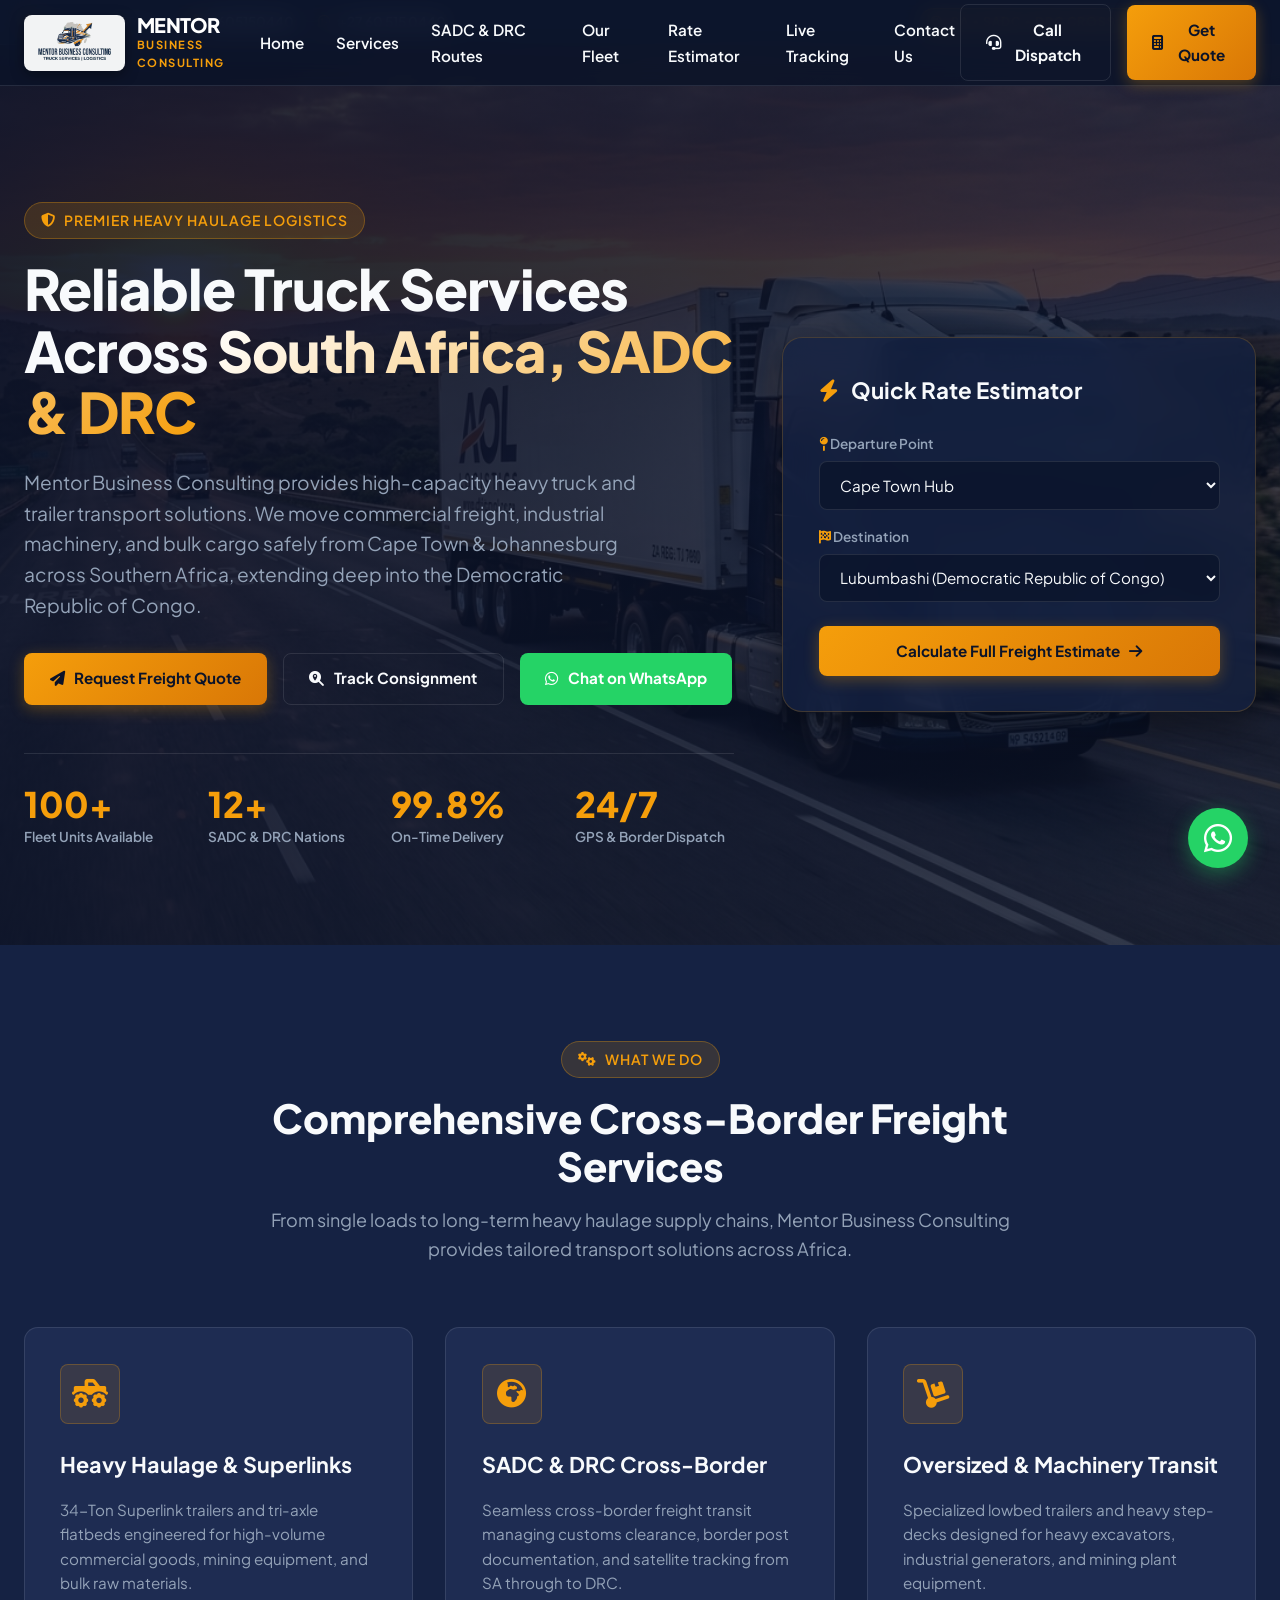
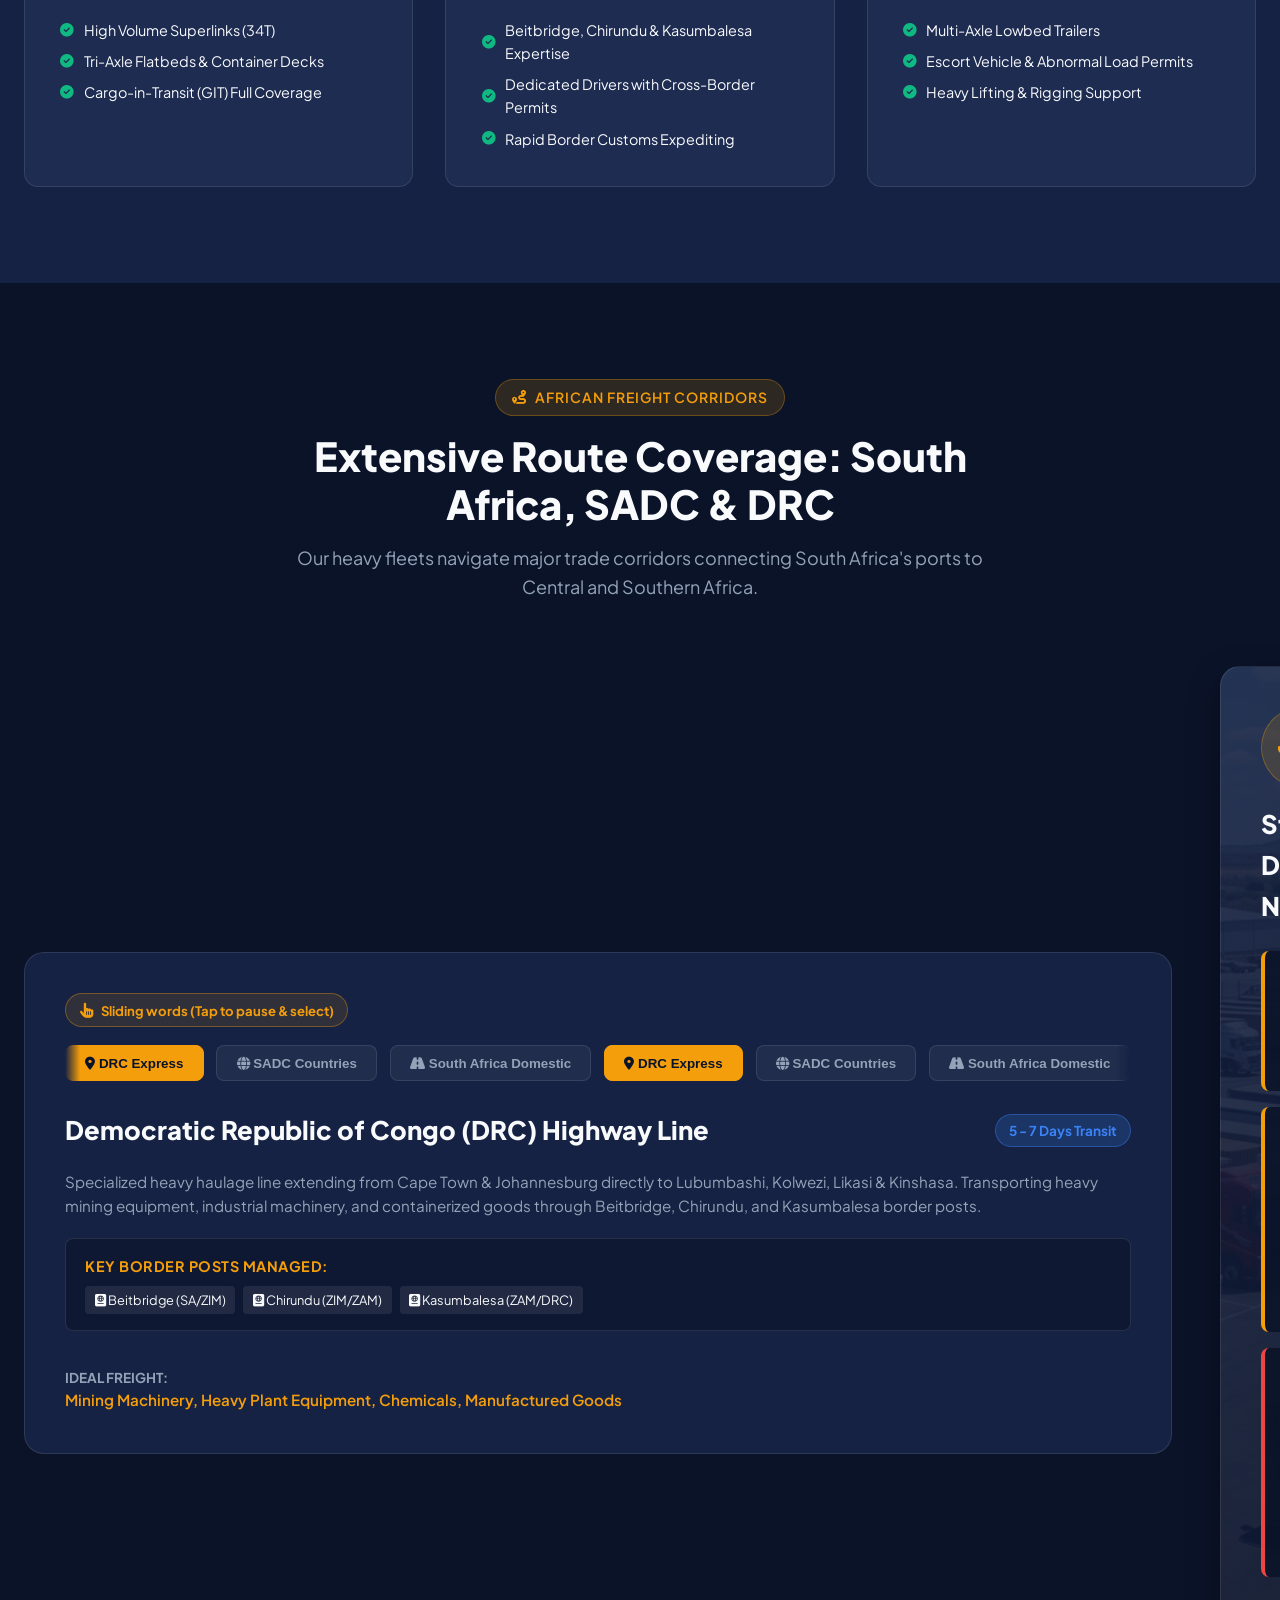
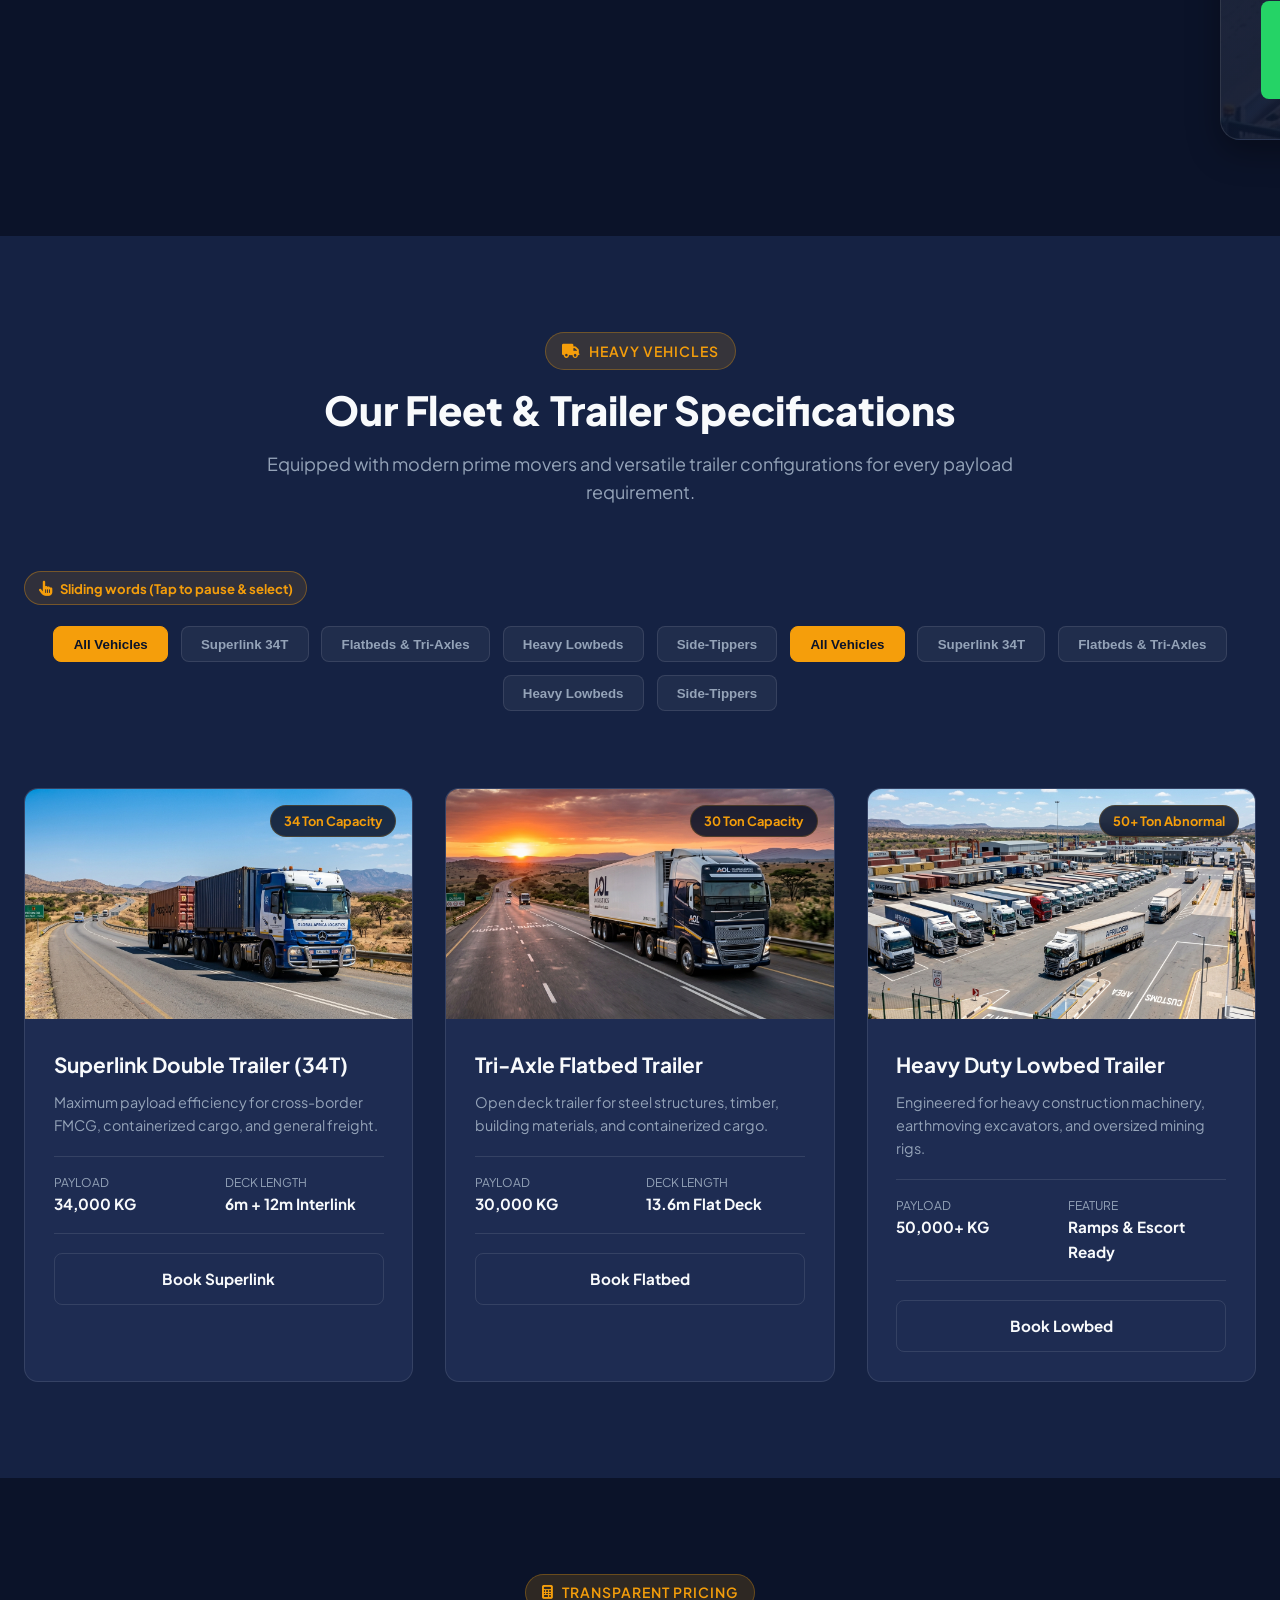
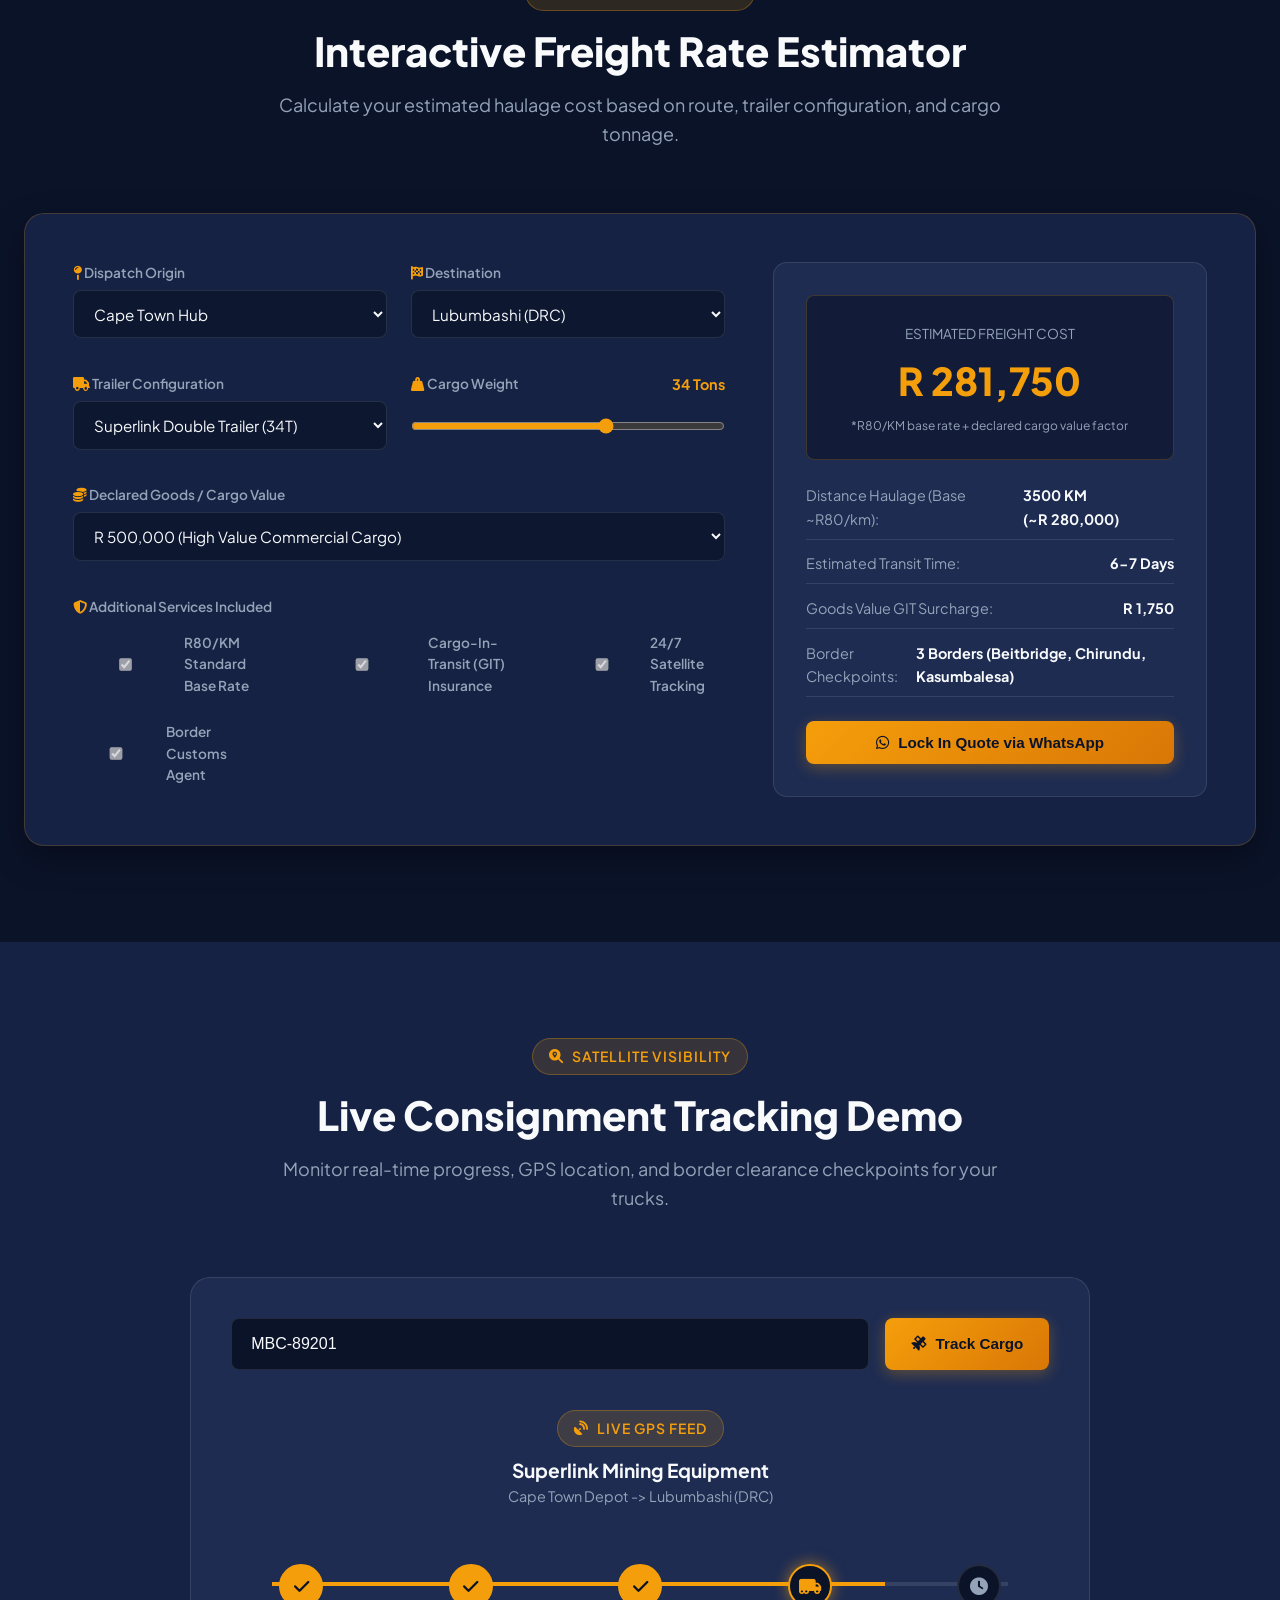
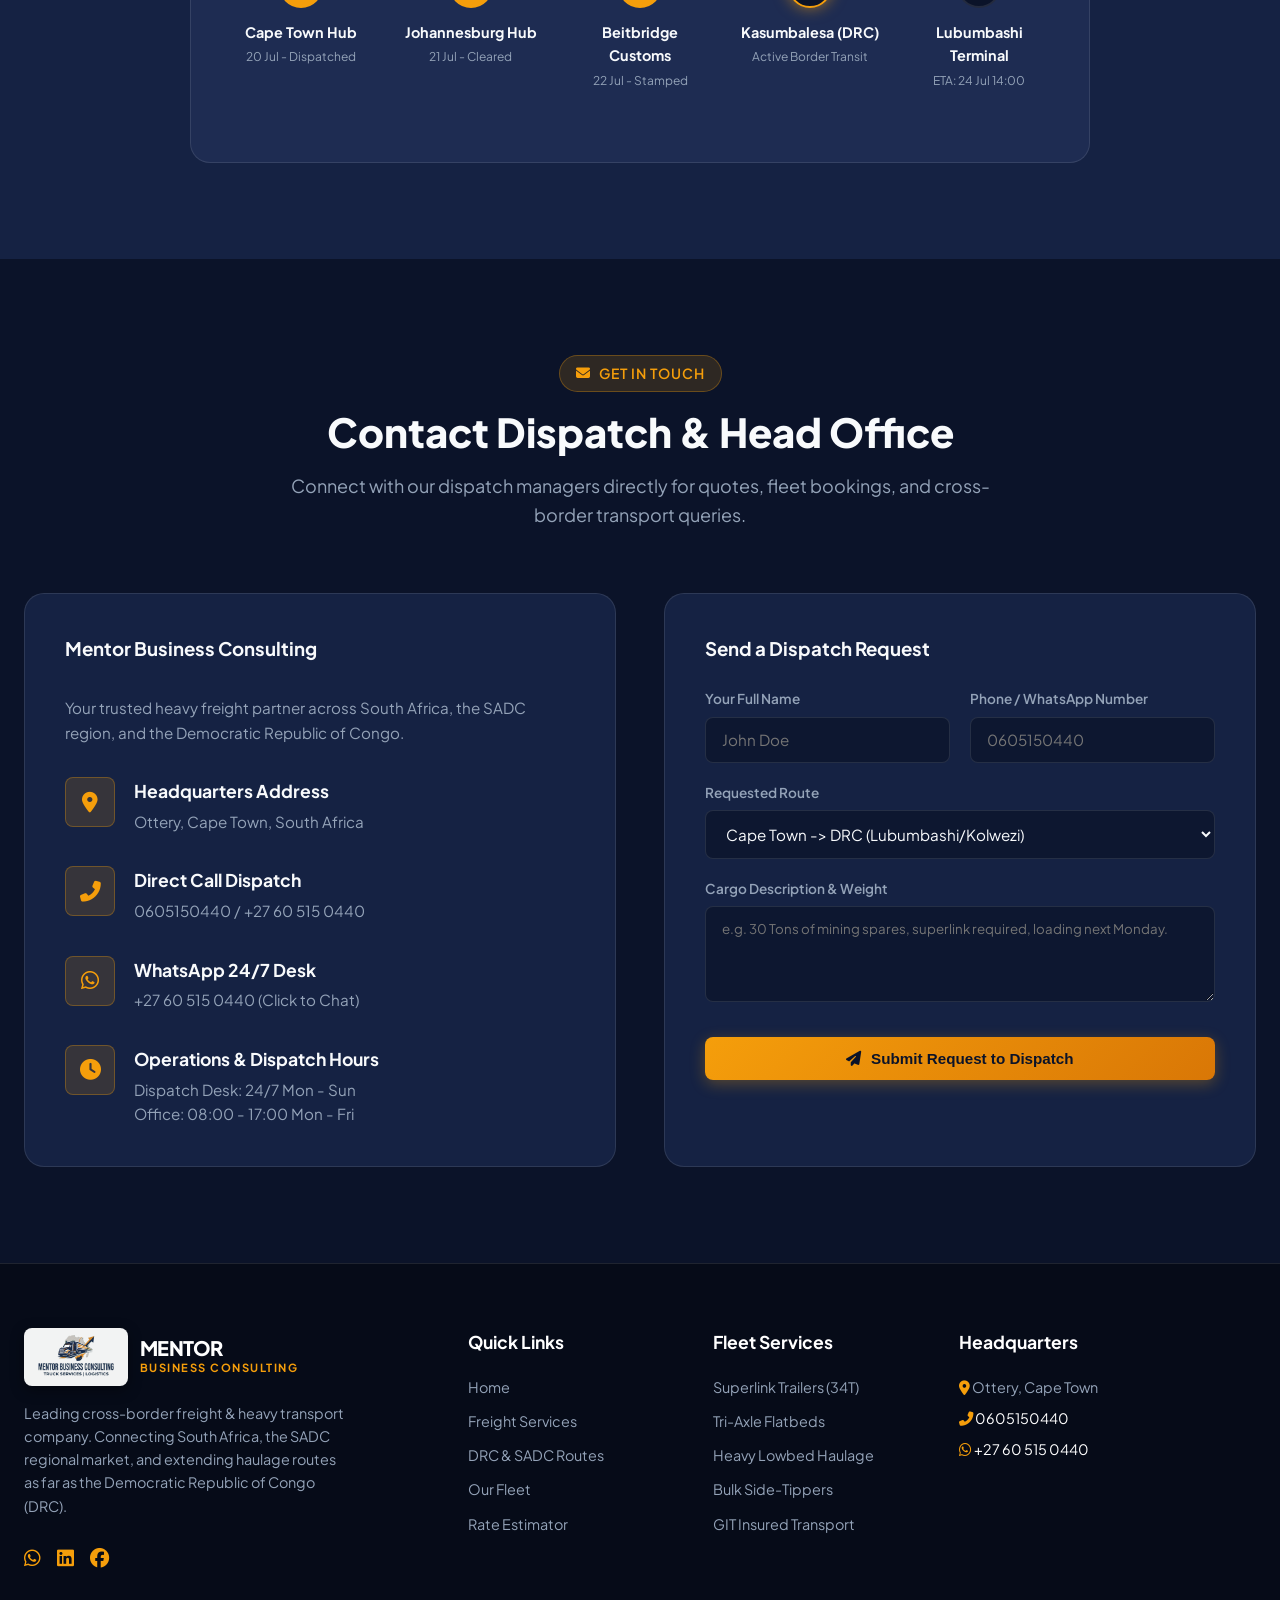
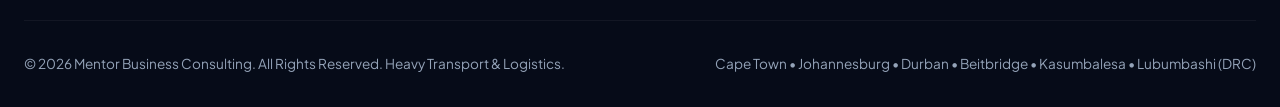
==== commit cd0ab681: "Implement 100% infinite seamless CSS marquee word sliding track with touch pause and pressable hand " ====
--- a/index.html
+++ b/index.html
@@ -225,8 +225,8 @@
           <div class="pressable-hand-badge" id="route-auto-status">
             <i class="fas fa-hand-pointer"></i> Sliding words (Tap to pause & select)
           </div>
-          <div class="route-tabs-wrapper">
-            <div class="route-tabs">
+          <div class="marquee-wrapper" id="route-marquee-wrapper">
+            <div class="route-tabs marquee-track" id="route-marquee-track">
               <button class="route-tab-btn active" data-route="drc">
                 <i class="fas fa-map-marker-alt"></i> DRC Express
               </button>
@@ -236,6 +236,16 @@
               <button class="route-tab-btn" data-route="domestic">
                 <i class="fas fa-road"></i> South Africa Domestic
               </button>
+              <!-- Cloned track for infinite seamless sliding -->
+              <button class="route-tab-btn active" data-route="drc">
+                <i class="fas fa-map-marker-alt"></i> DRC Express
+              </button>
+              <button class="route-tab-btn" data-route="sadc">
+                <i class="fas fa-globe"></i> SADC Countries
+              </button>
+              <button class="route-tab-btn" data-route="domestic">
+                <i class="fas fa-road"></i> South Africa Domestic
+              </button>
             </div>
           </div>
 
@@ -321,8 +331,14 @@
       <div class="pressable-hand-badge" id="fleet-auto-status" style="margin: 0 auto 1rem auto;">
         <i class="fas fa-hand-pointer"></i> Sliding words (Tap to pause & select)
       </div>
-      <div class="fleet-filter-wrapper">
-        <div class="fleet-filter-bar">
+      <div class="marquee-wrapper" id="fleet-marquee-wrapper" style="margin: 0 auto 1.5rem auto;">
+        <div class="fleet-filter-bar marquee-track" id="fleet-marquee-track">
+          <button class="filter-btn active" data-filter="all">All Vehicles</button>
+          <button class="filter-btn" data-filter="superlink">Superlink 34T</button>
+          <button class="filter-btn" data-filter="flatbed">Flatbeds & Tri-Axles</button>
+          <button class="filter-btn" data-filter="lowbed">Heavy Lowbeds</button>
+          <button class="filter-btn" data-filter="tipper">Side-Tippers</button>
+          <!-- Cloned track for infinite seamless sliding -->
           <button class="filter-btn active" data-filter="all">All Vehicles</button>
           <button class="filter-btn" data-filter="superlink">Superlink 34T</button>
           <button class="filter-btn" data-filter="flatbed">Flatbeds & Tri-Axles</button>
--- a/styles.css
+++ b/styles.css
@@ -627,28 +627,42 @@
   padding: 2.5rem;
 }
 
-.route-tabs-wrapper,
-.fleet-filter-wrapper {
+/* Infinite Seamless Sliding Word Track */
+.marquee-wrapper {
   width: 100%;
   max-width: 100%;
   overflow: hidden;
   position: relative;
   margin-bottom: 1.5rem;
-}
-
-.route-tabs,
-.fleet-filter-bar {
+  padding: 0.3rem 0;
+  mask-image: linear-gradient(to right, transparent, black 15px, black calc(100% - 15px), transparent);
+  -webkit-mask-image: linear-gradient(to right, transparent, black 15px, black calc(100% - 15px), transparent);
+}
+
+.marquee-track {
   display: flex;
   gap: 0.8rem;
   width: max-content;
-  min-width: 100%;
-  flex-wrap: nowrap;
-  white-space: nowrap;
   will-change: transform;
-}
-
-.route-tab-btn,
-.filter-btn {
+  animation: slideInfiniteMarquee 16s linear infinite;
+}
+
+.marquee-track.paused,
+.marquee-wrapper:hover .marquee-track {
+  animation-play-state: paused !important;
+}
+
+@keyframes slideInfiniteMarquee {
+  0% {
+    transform: translateX(0%);
+  }
+  100% {
+    transform: translateX(-50%);
+  }
+}
+
+.marquee-track .route-tab-btn,
+.marquee-track .filter-btn {
   flex-shrink: 0;
   white-space: nowrap;
   padding: 0.6rem 1.2rem;
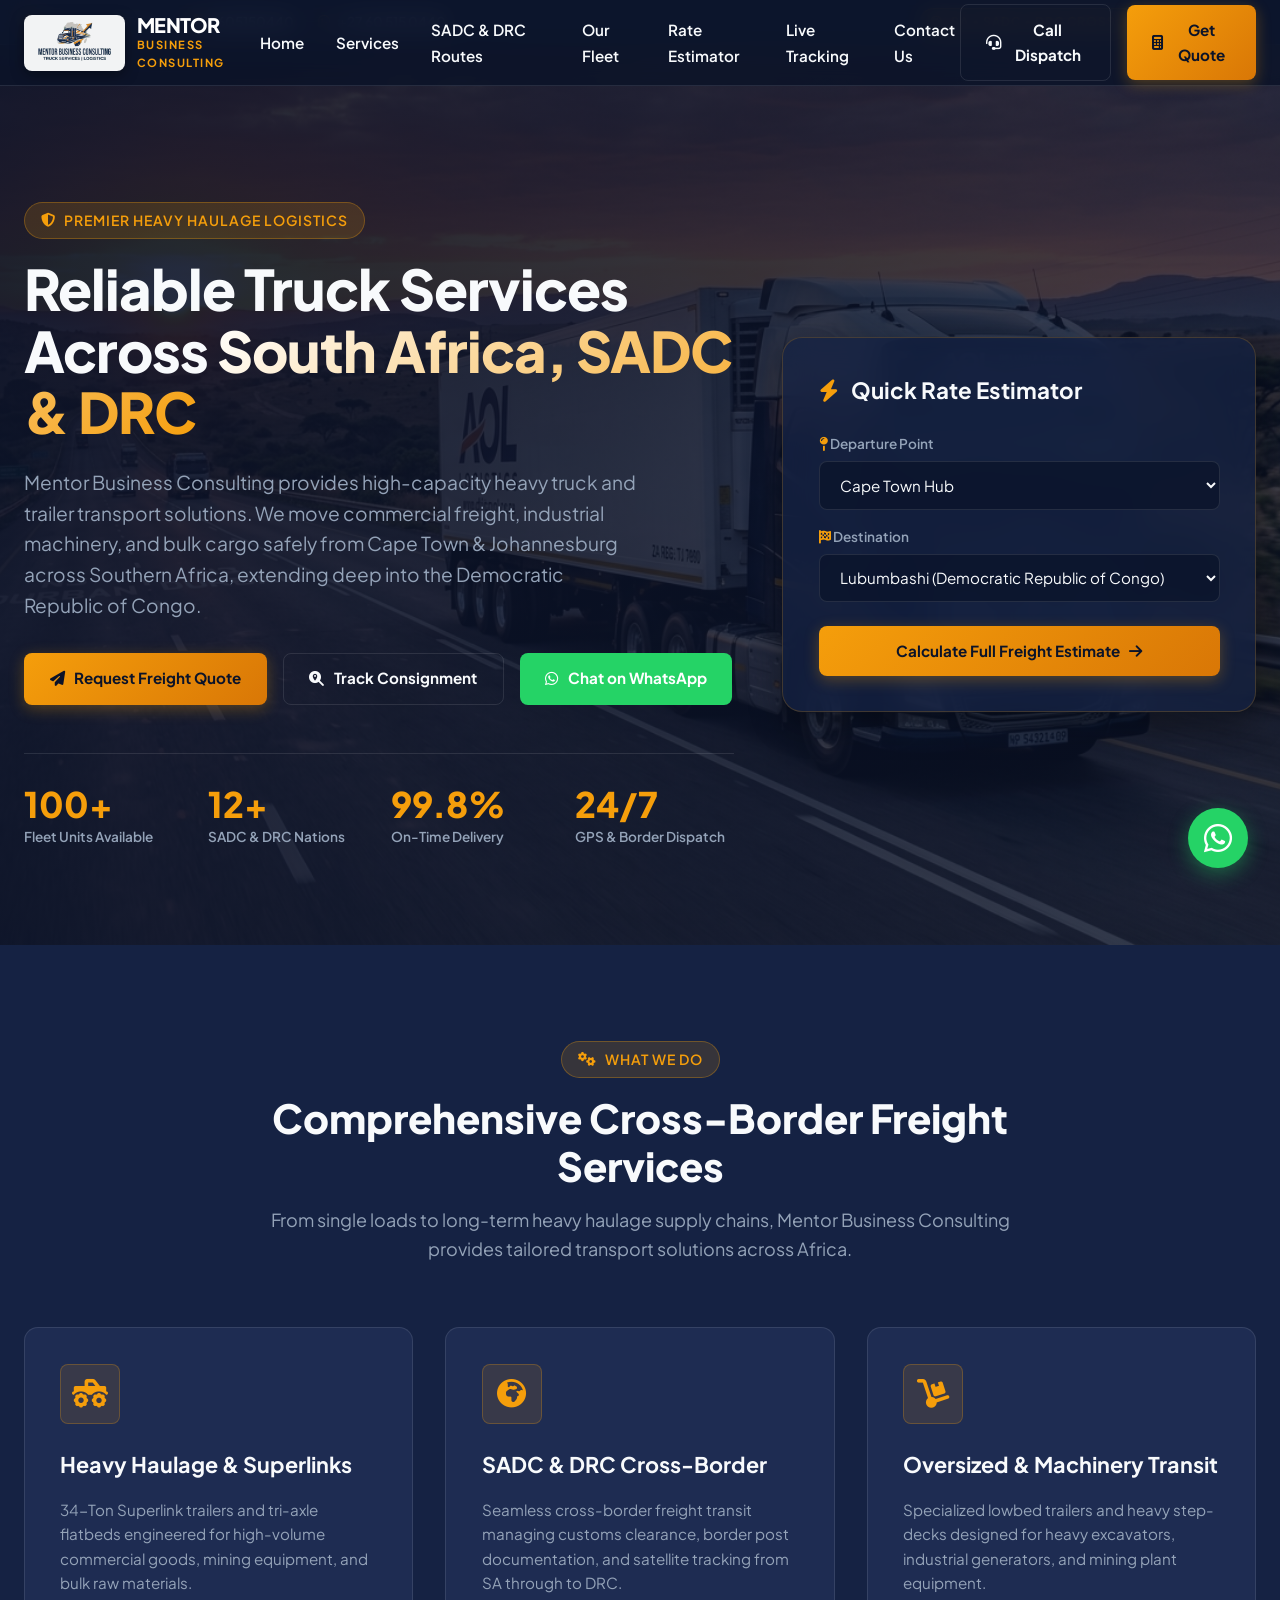
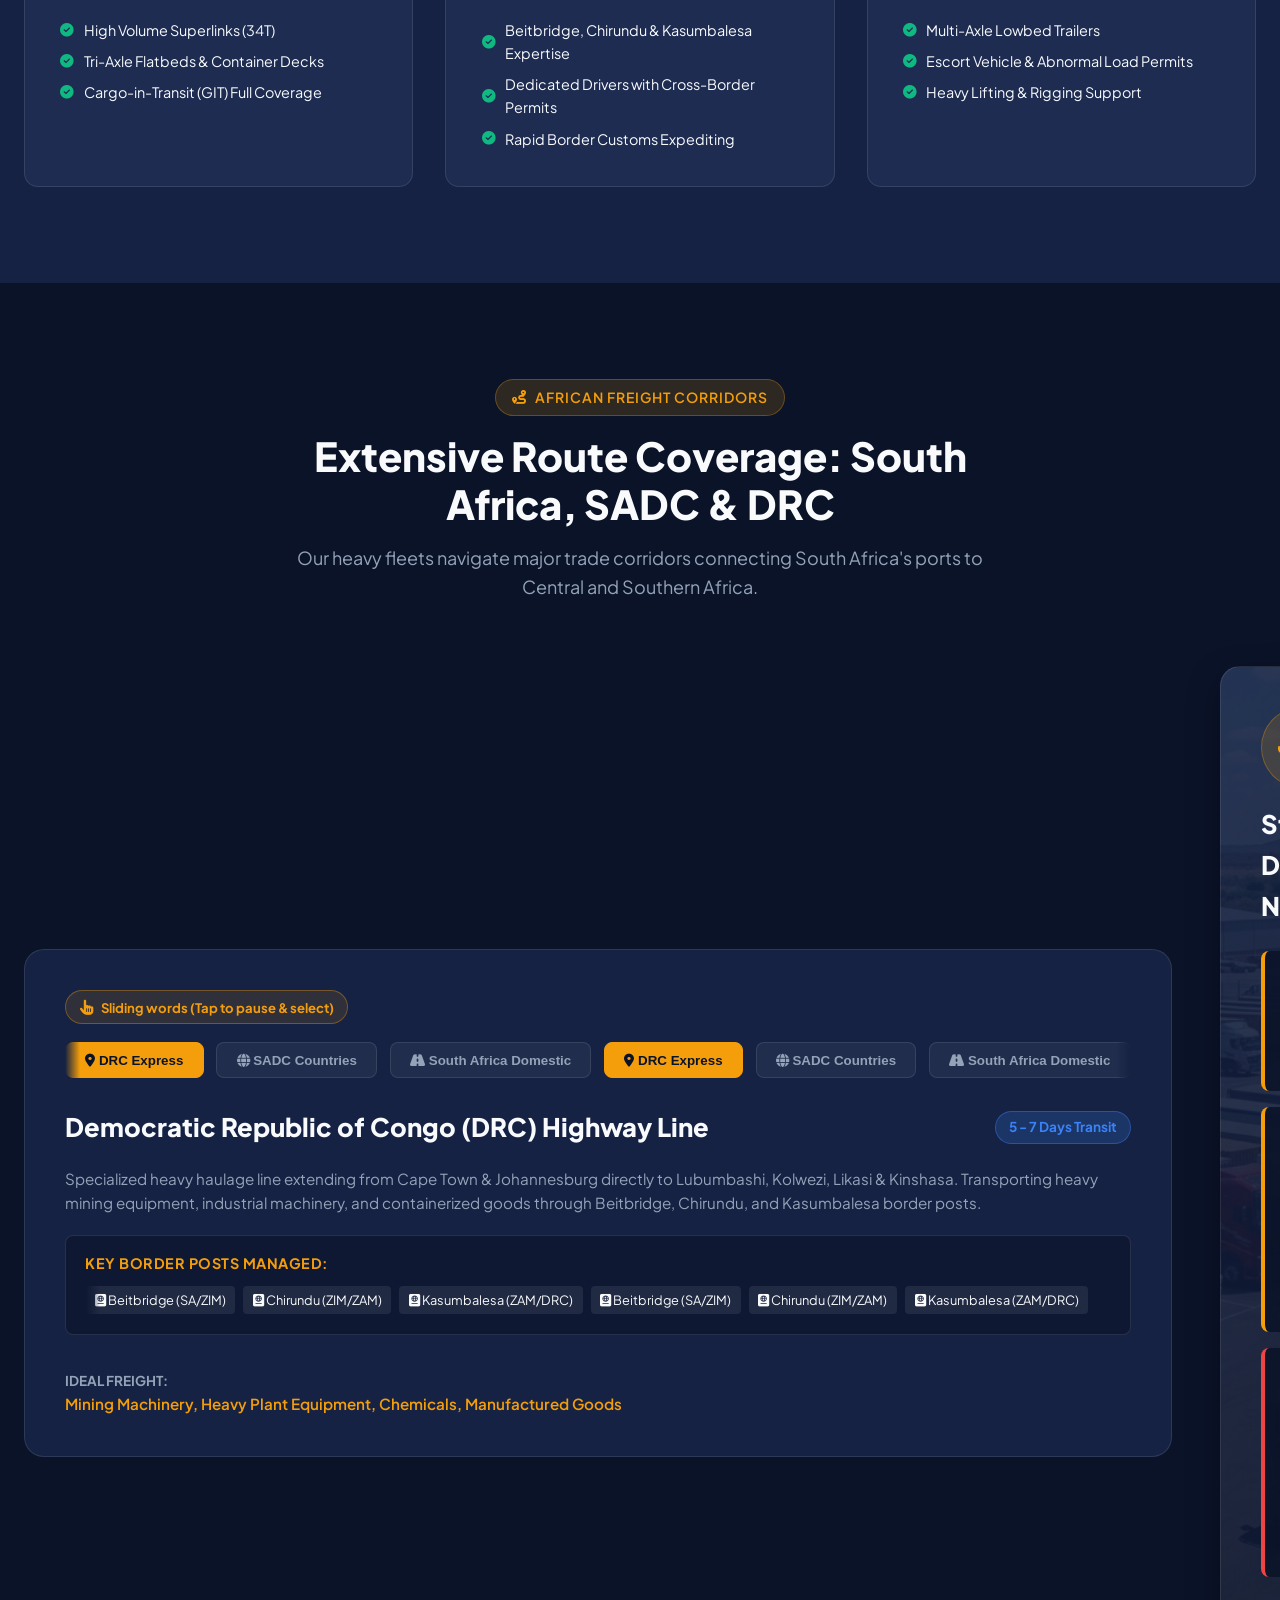
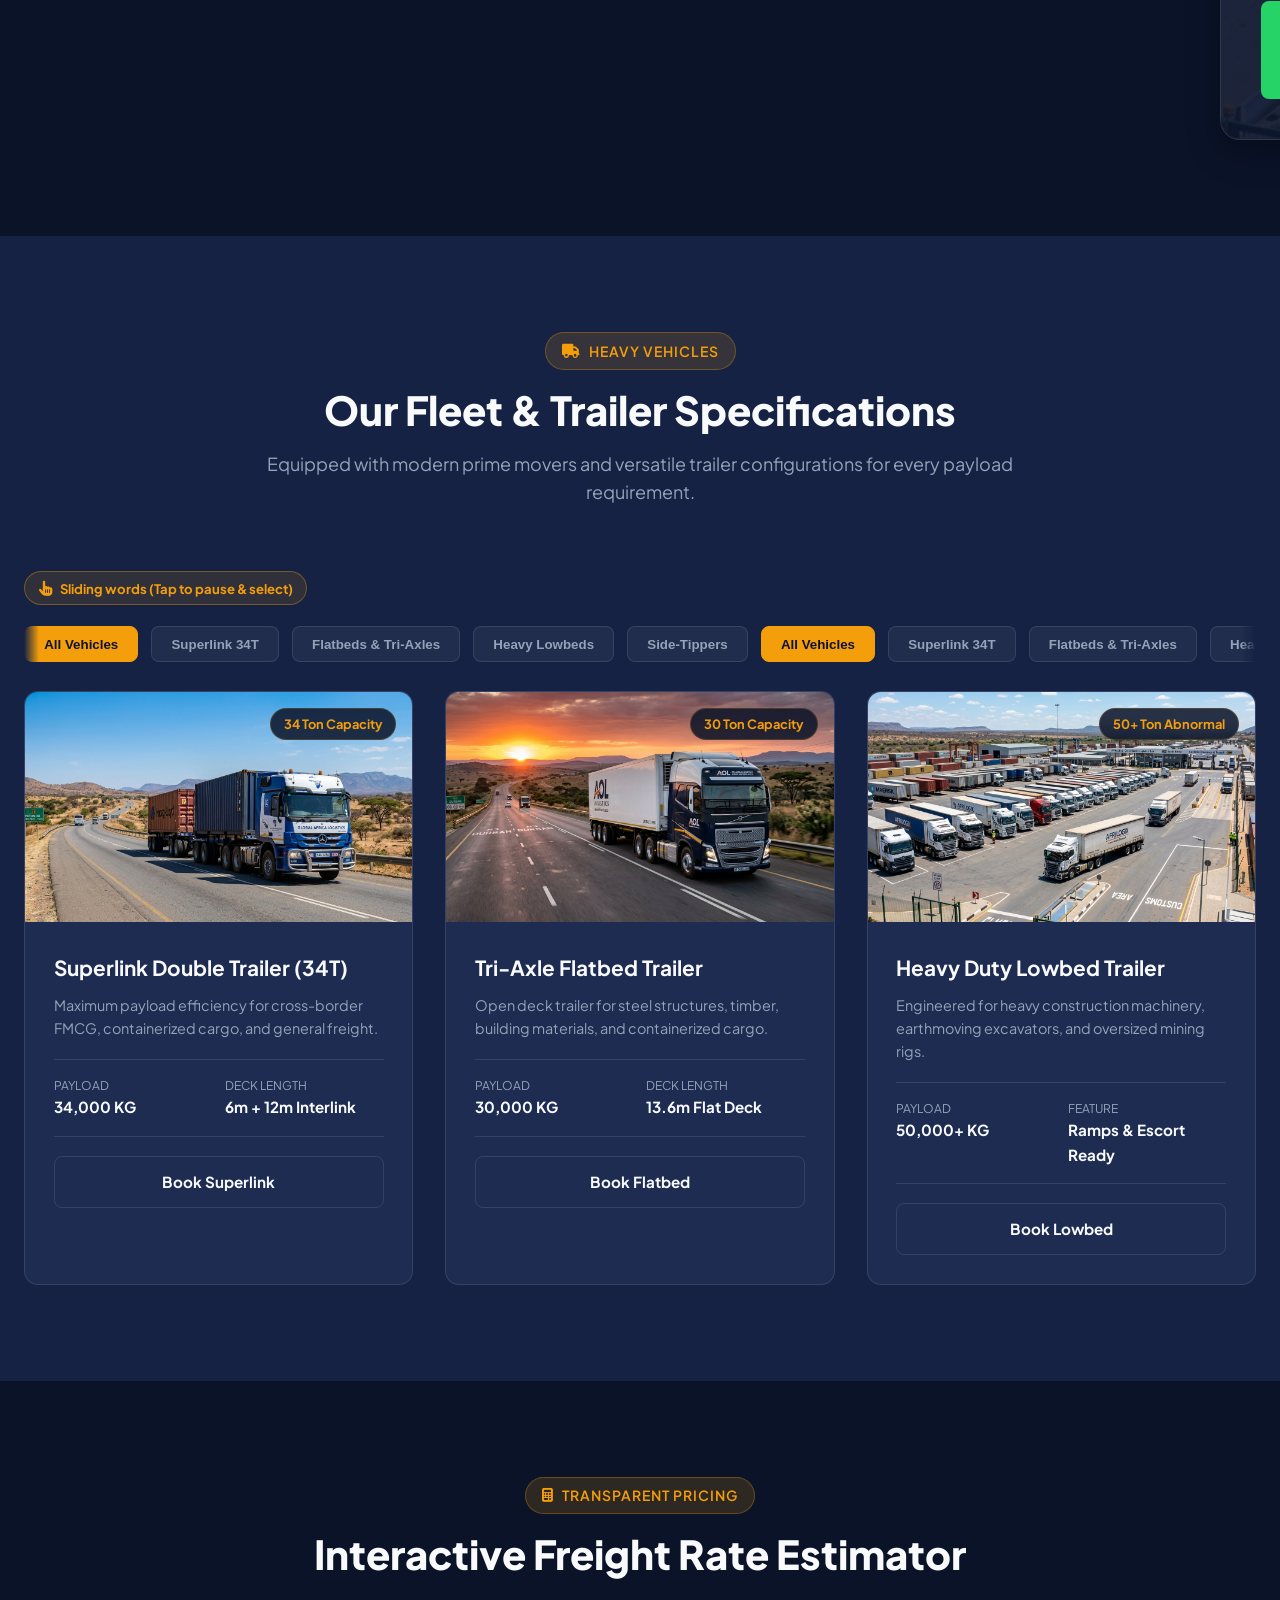
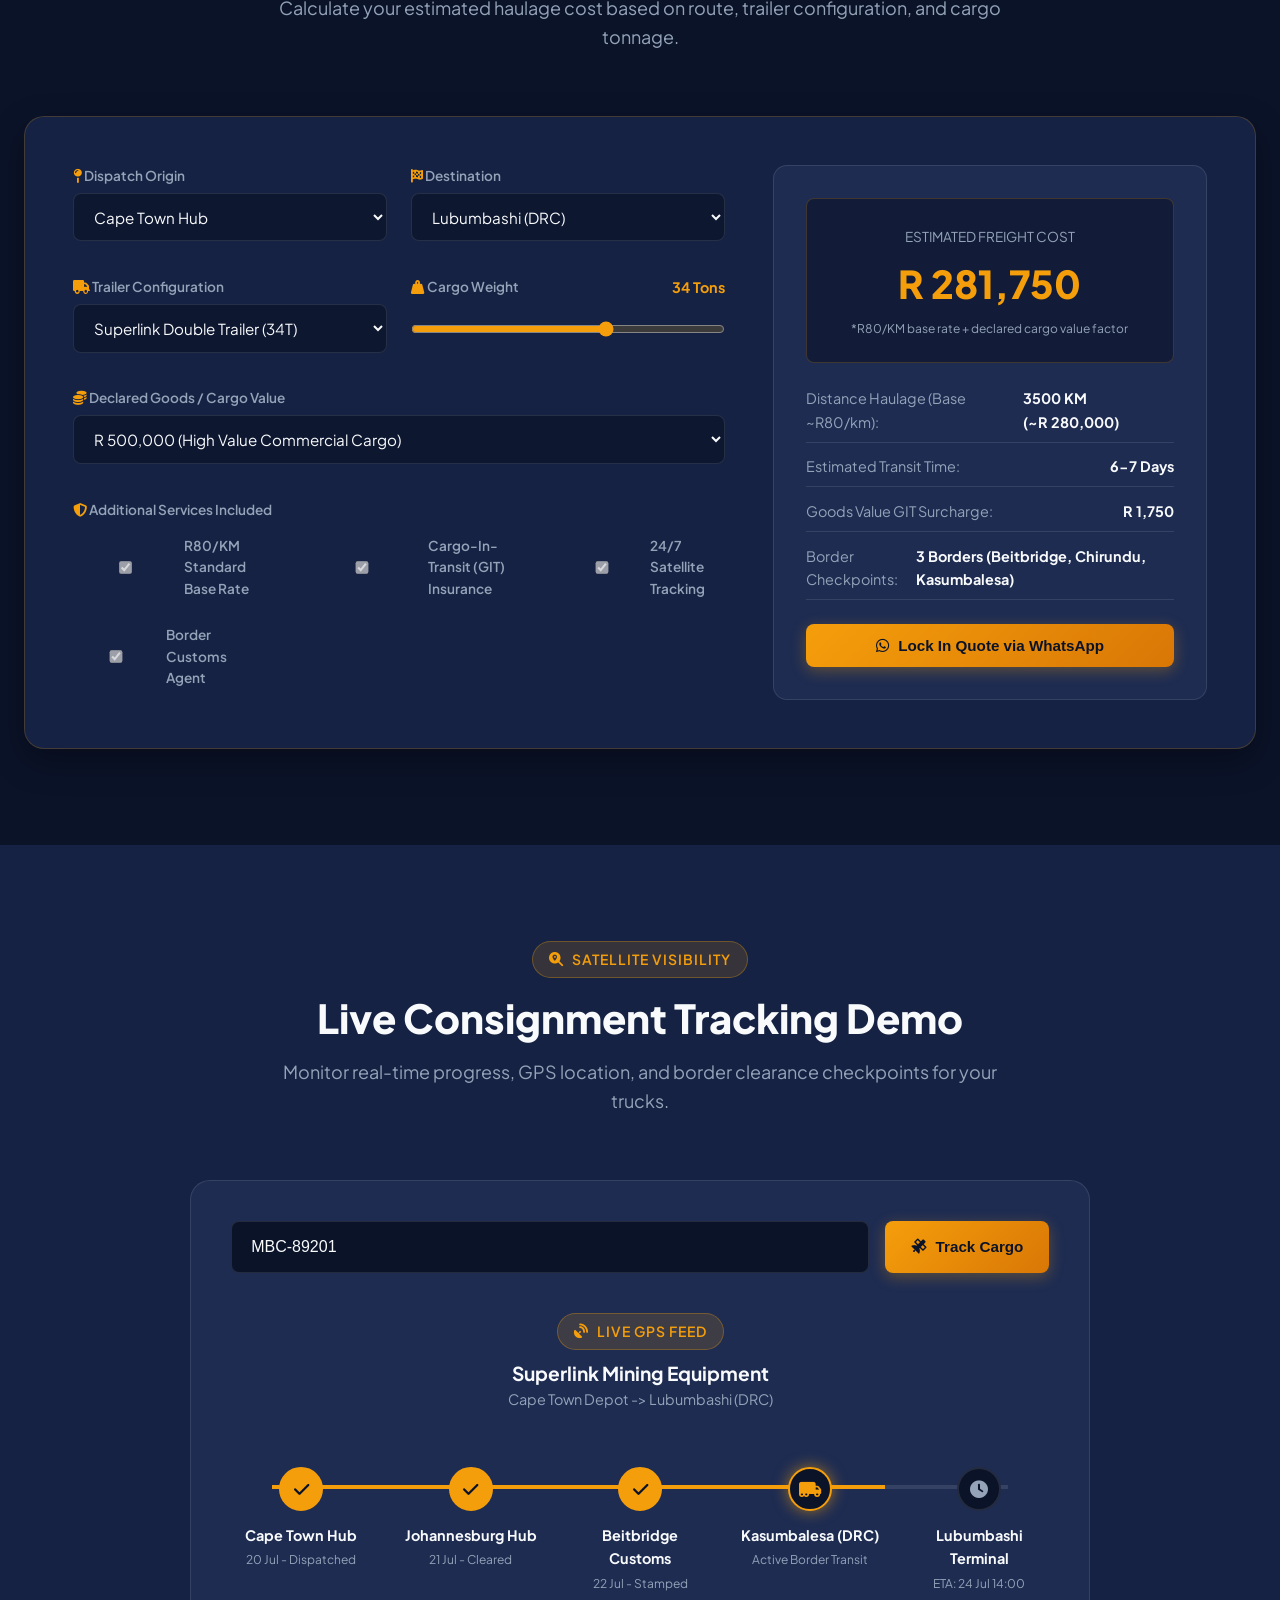
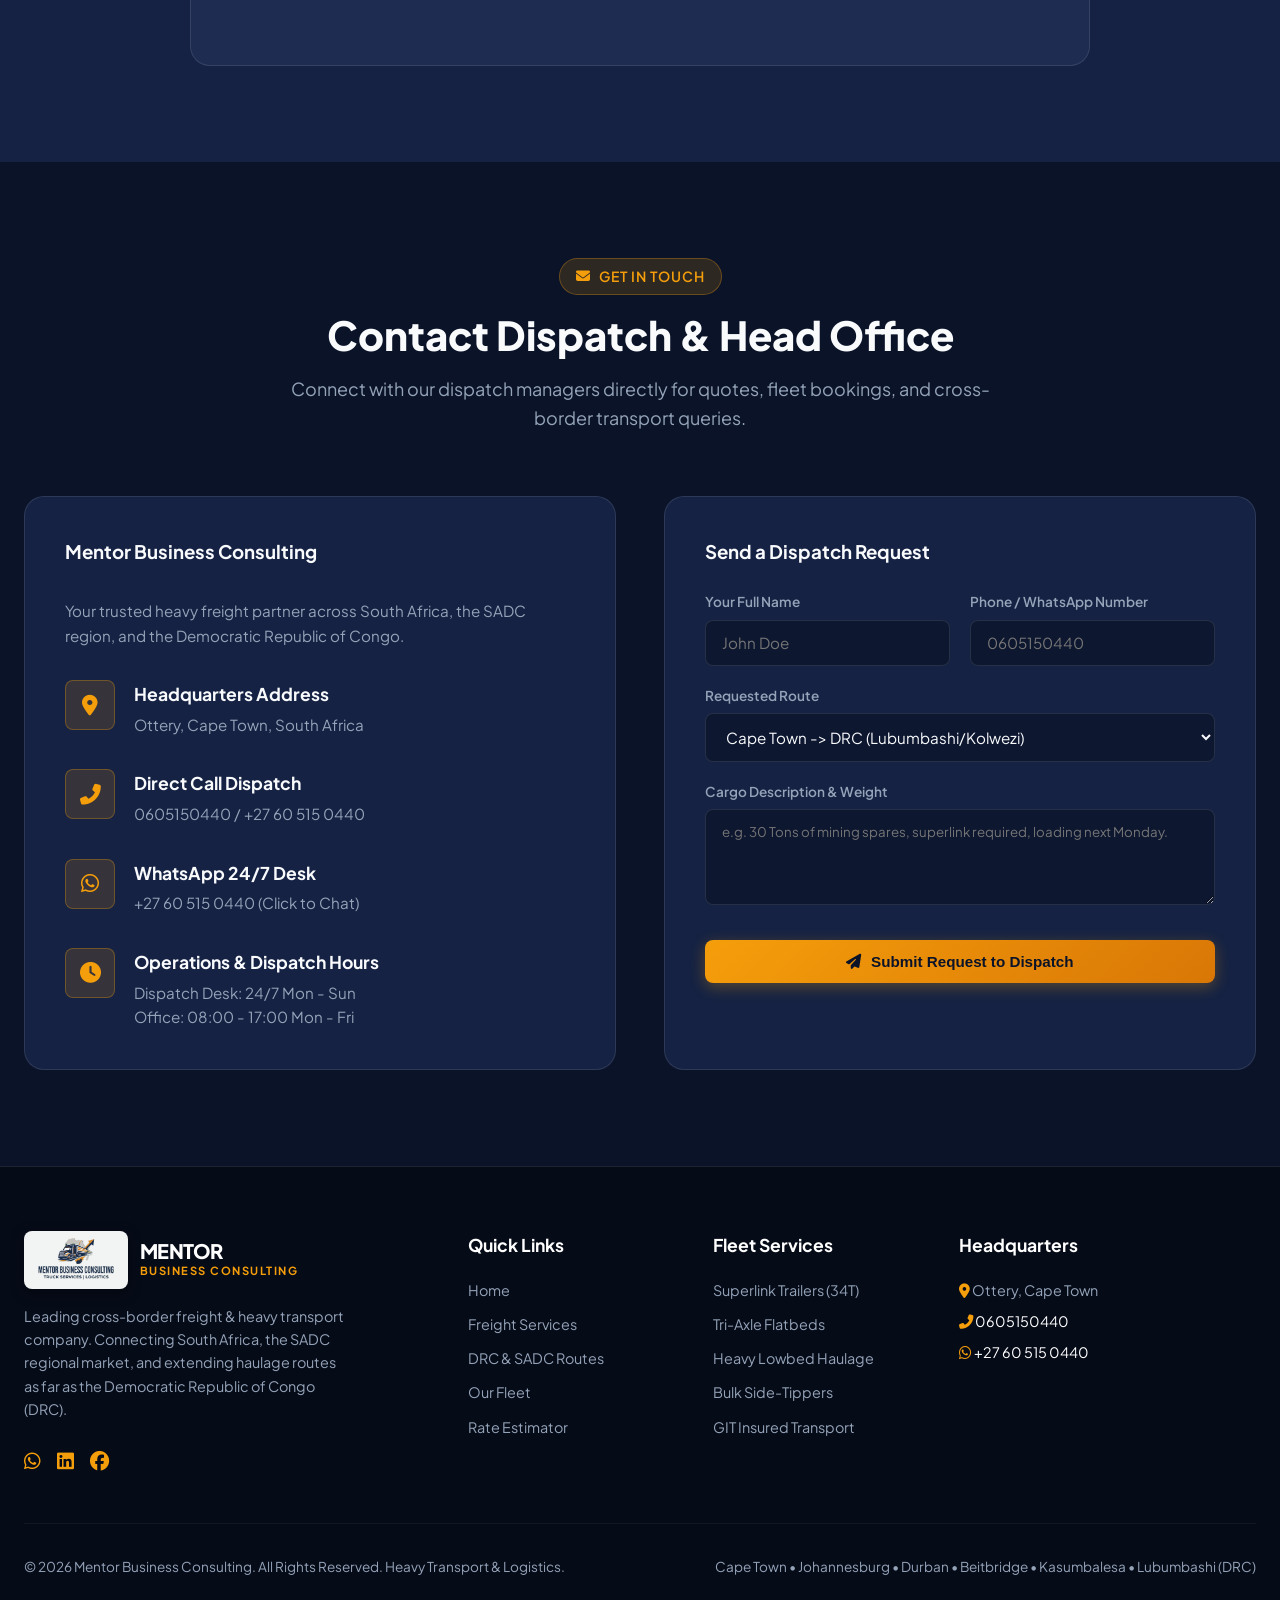
==== commit 1f0cfbc0: "Fix fleet filter bar flex-wrap bug on Card 5 and add infinite marquee sliding track to border chips" ====
--- a/index.html
+++ b/index.html
@@ -261,10 +261,15 @@
 
             <div class="border-posts-list">
               <h4>Key Border Posts Managed:</h4>
-              <div id="route-borders" class="border-chips">
-                <span class="chip"><i class="fas fa-passport"></i> Beitbridge (SA/ZIM)</span>
-                <span class="chip"><i class="fas fa-passport"></i> Chirundu (ZIM/ZAM)</span>
-                <span class="chip"><i class="fas fa-passport"></i> Kasumbalesa (ZAM/DRC)</span>
+              <div class="marquee-wrapper" style="margin-bottom: 0; padding: 0.2rem 0;">
+                <div id="route-borders" class="border-chips marquee-track" style="animation-duration: 18s;">
+                  <span class="chip"><i class="fas fa-passport"></i> Beitbridge (SA/ZIM)</span>
+                  <span class="chip"><i class="fas fa-passport"></i> Chirundu (ZIM/ZAM)</span>
+                  <span class="chip"><i class="fas fa-passport"></i> Kasumbalesa (ZAM/DRC)</span>
+                  <span class="chip"><i class="fas fa-passport"></i> Beitbridge (SA/ZIM)</span>
+                  <span class="chip"><i class="fas fa-passport"></i> Chirundu (ZIM/ZAM)</span>
+                  <span class="chip"><i class="fas fa-passport"></i> Kasumbalesa (ZAM/DRC)</span>
+                </div>
               </div>
             </div>
 
--- a/styles.css
+++ b/styles.css
@@ -731,8 +731,10 @@
 
 .border-chips {
   display: flex;
-  flex-wrap: wrap;
+  flex-wrap: nowrap;
+  white-space: nowrap;
   gap: 0.5rem;
+  width: max-content;
 }
 
 .chip {
@@ -803,10 +805,10 @@
 
 .fleet-filter-bar {
   display: flex;
-  justify-content: center;
   gap: 0.8rem;
-  flex-wrap: wrap;
-  margin-bottom: 3rem;
+  flex-wrap: nowrap;
+  white-space: nowrap;
+  width: max-content;
 }
 
 .filter-btn {
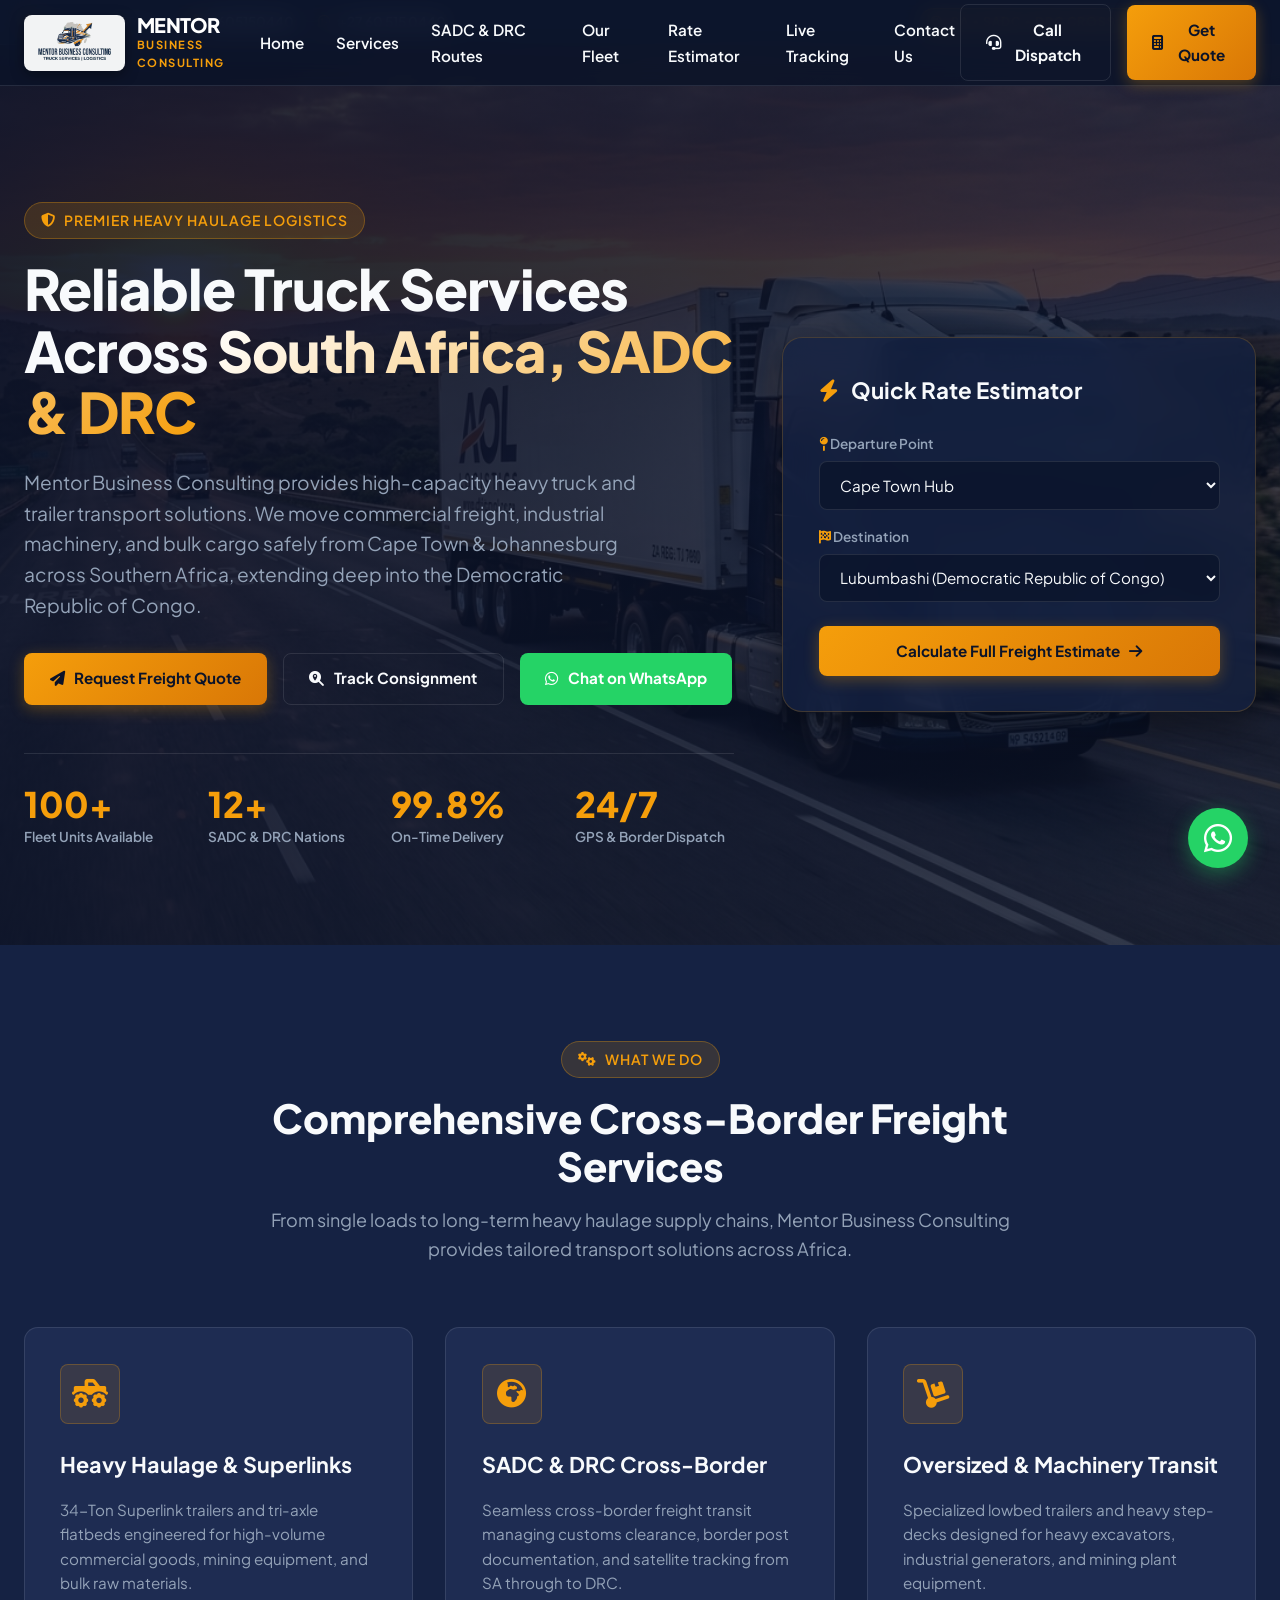
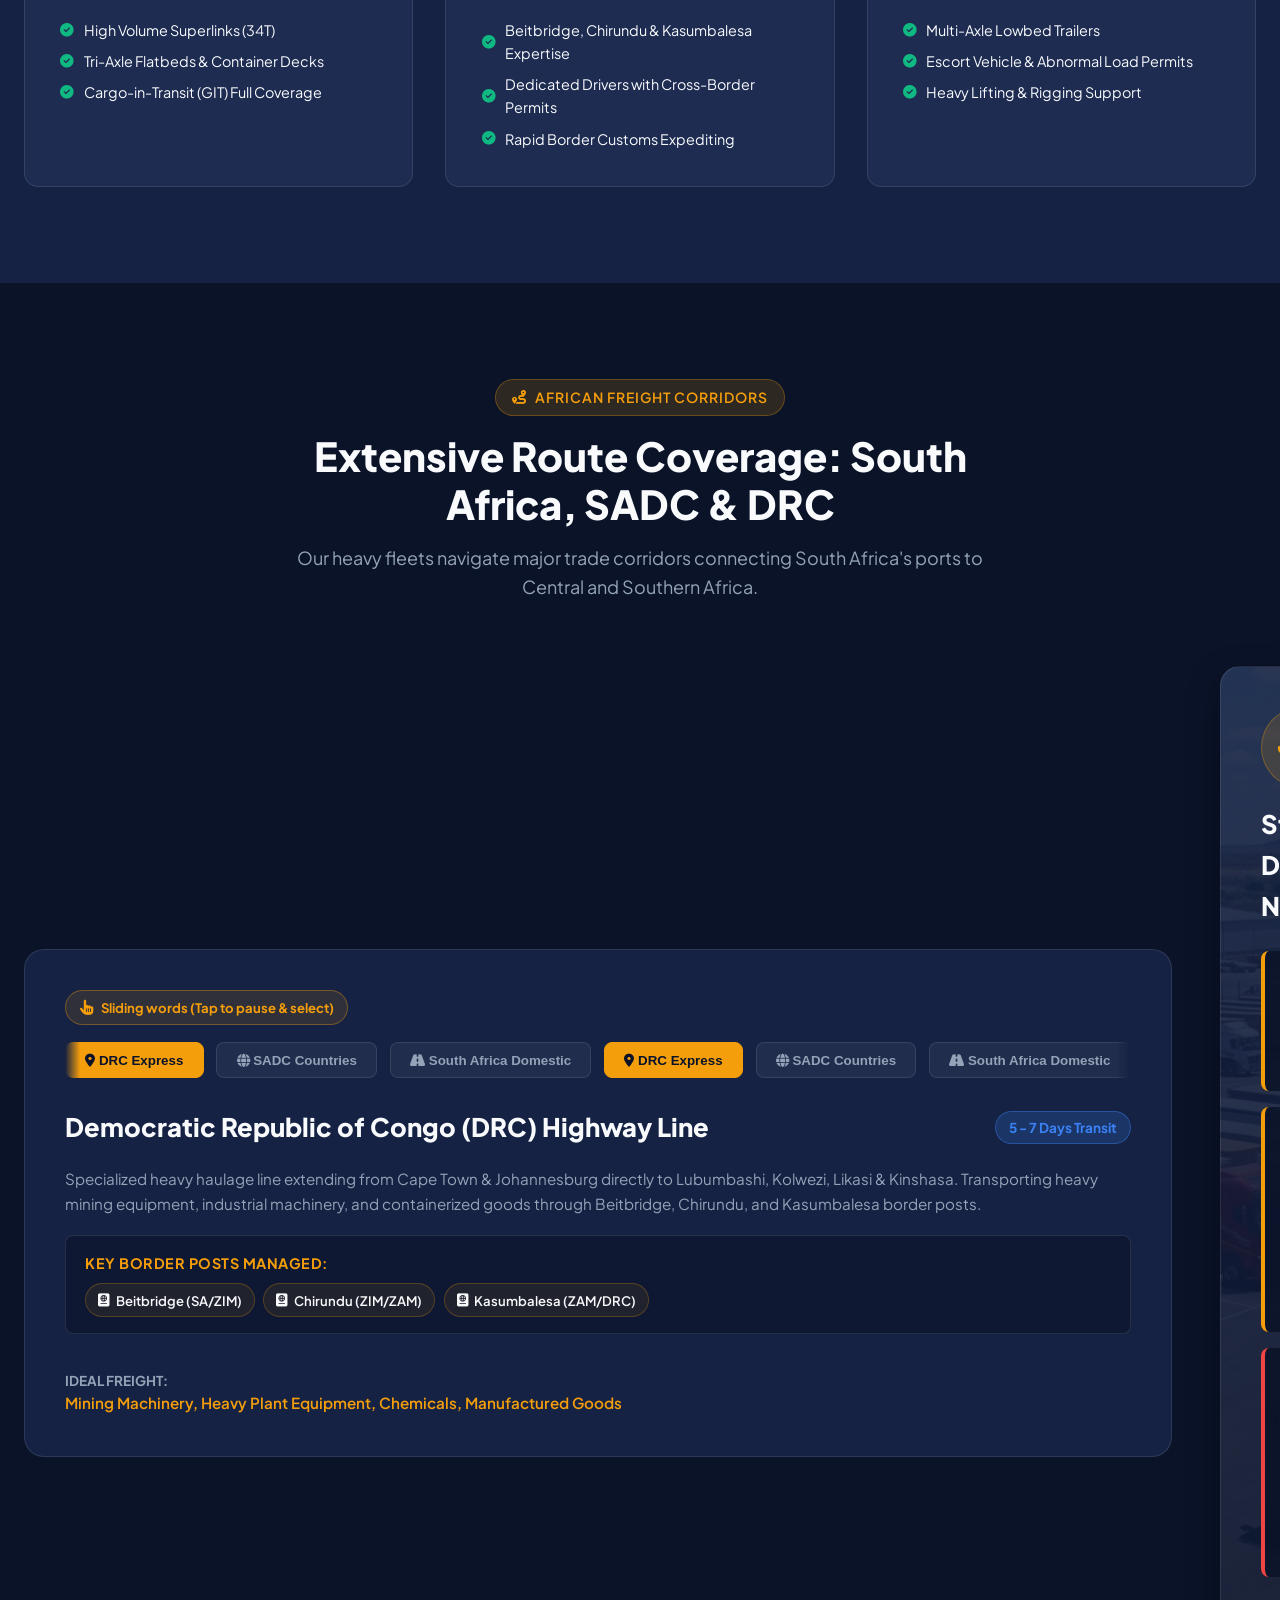
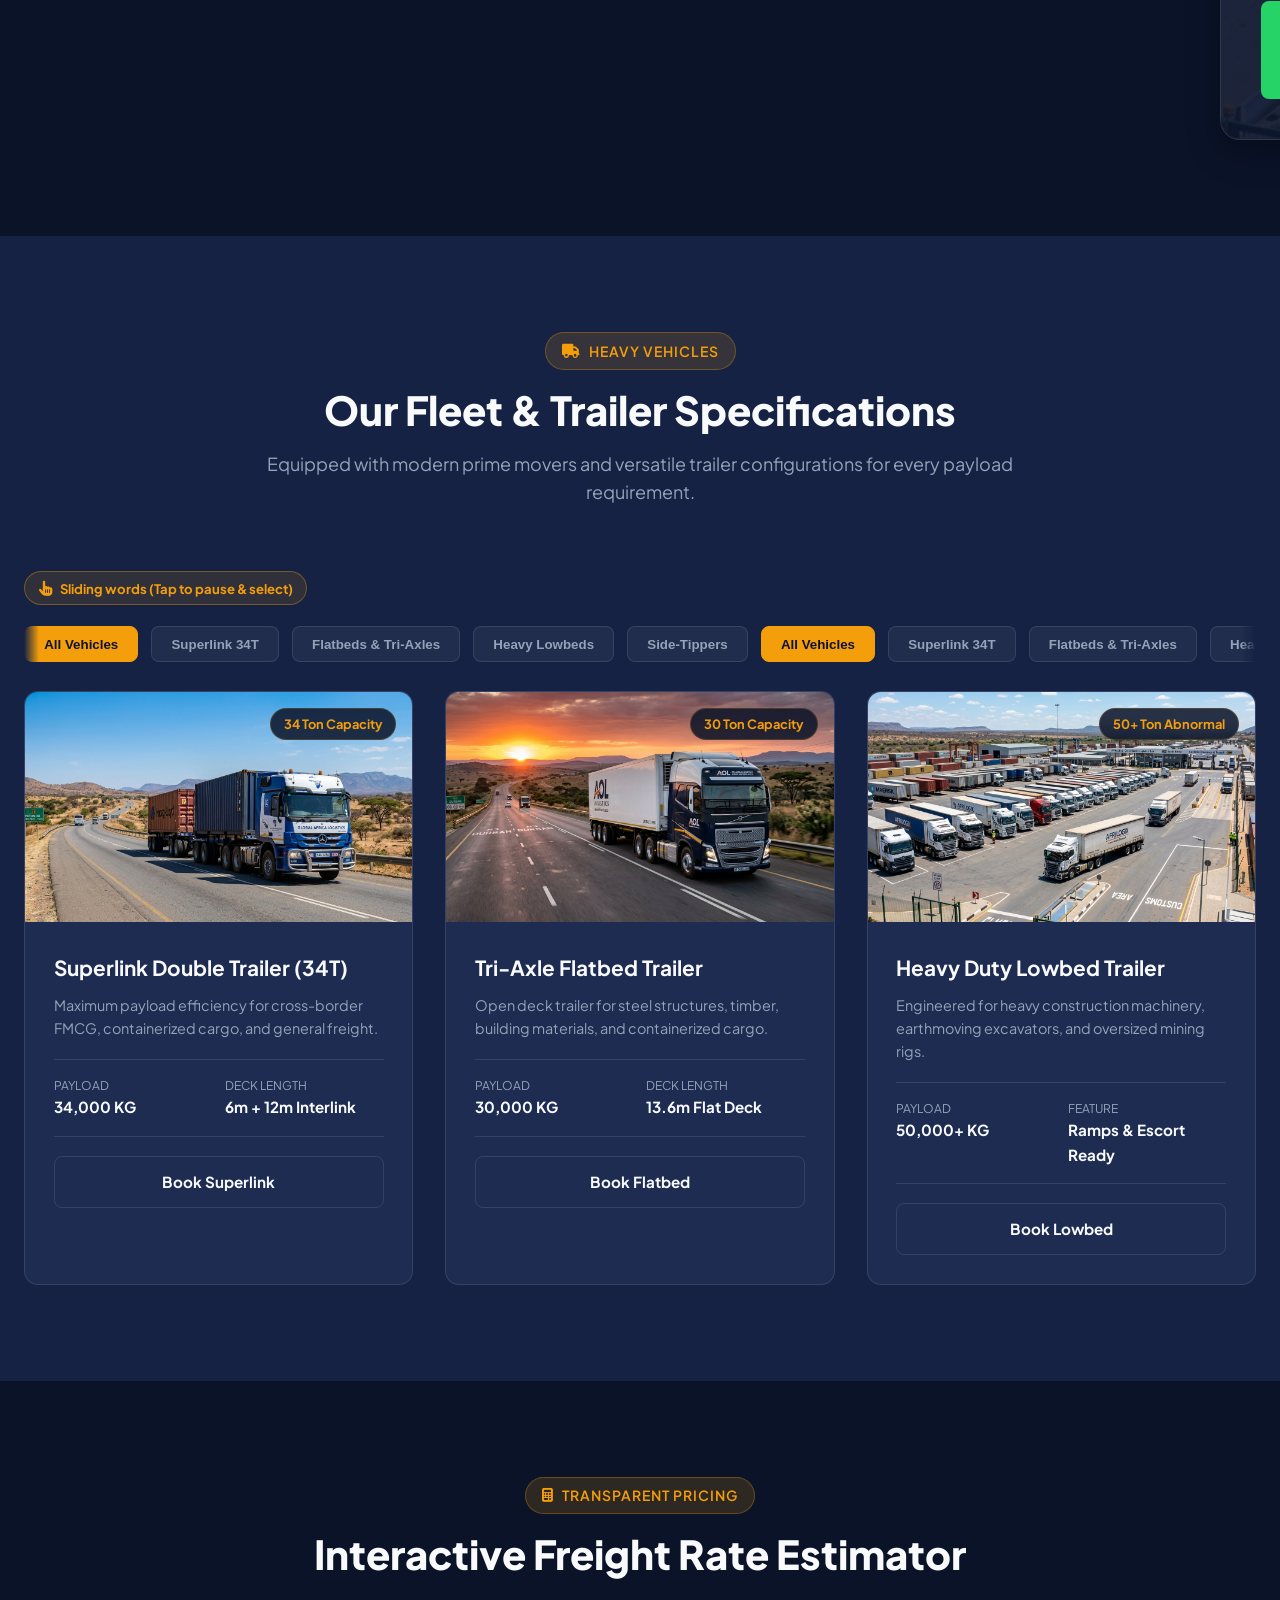
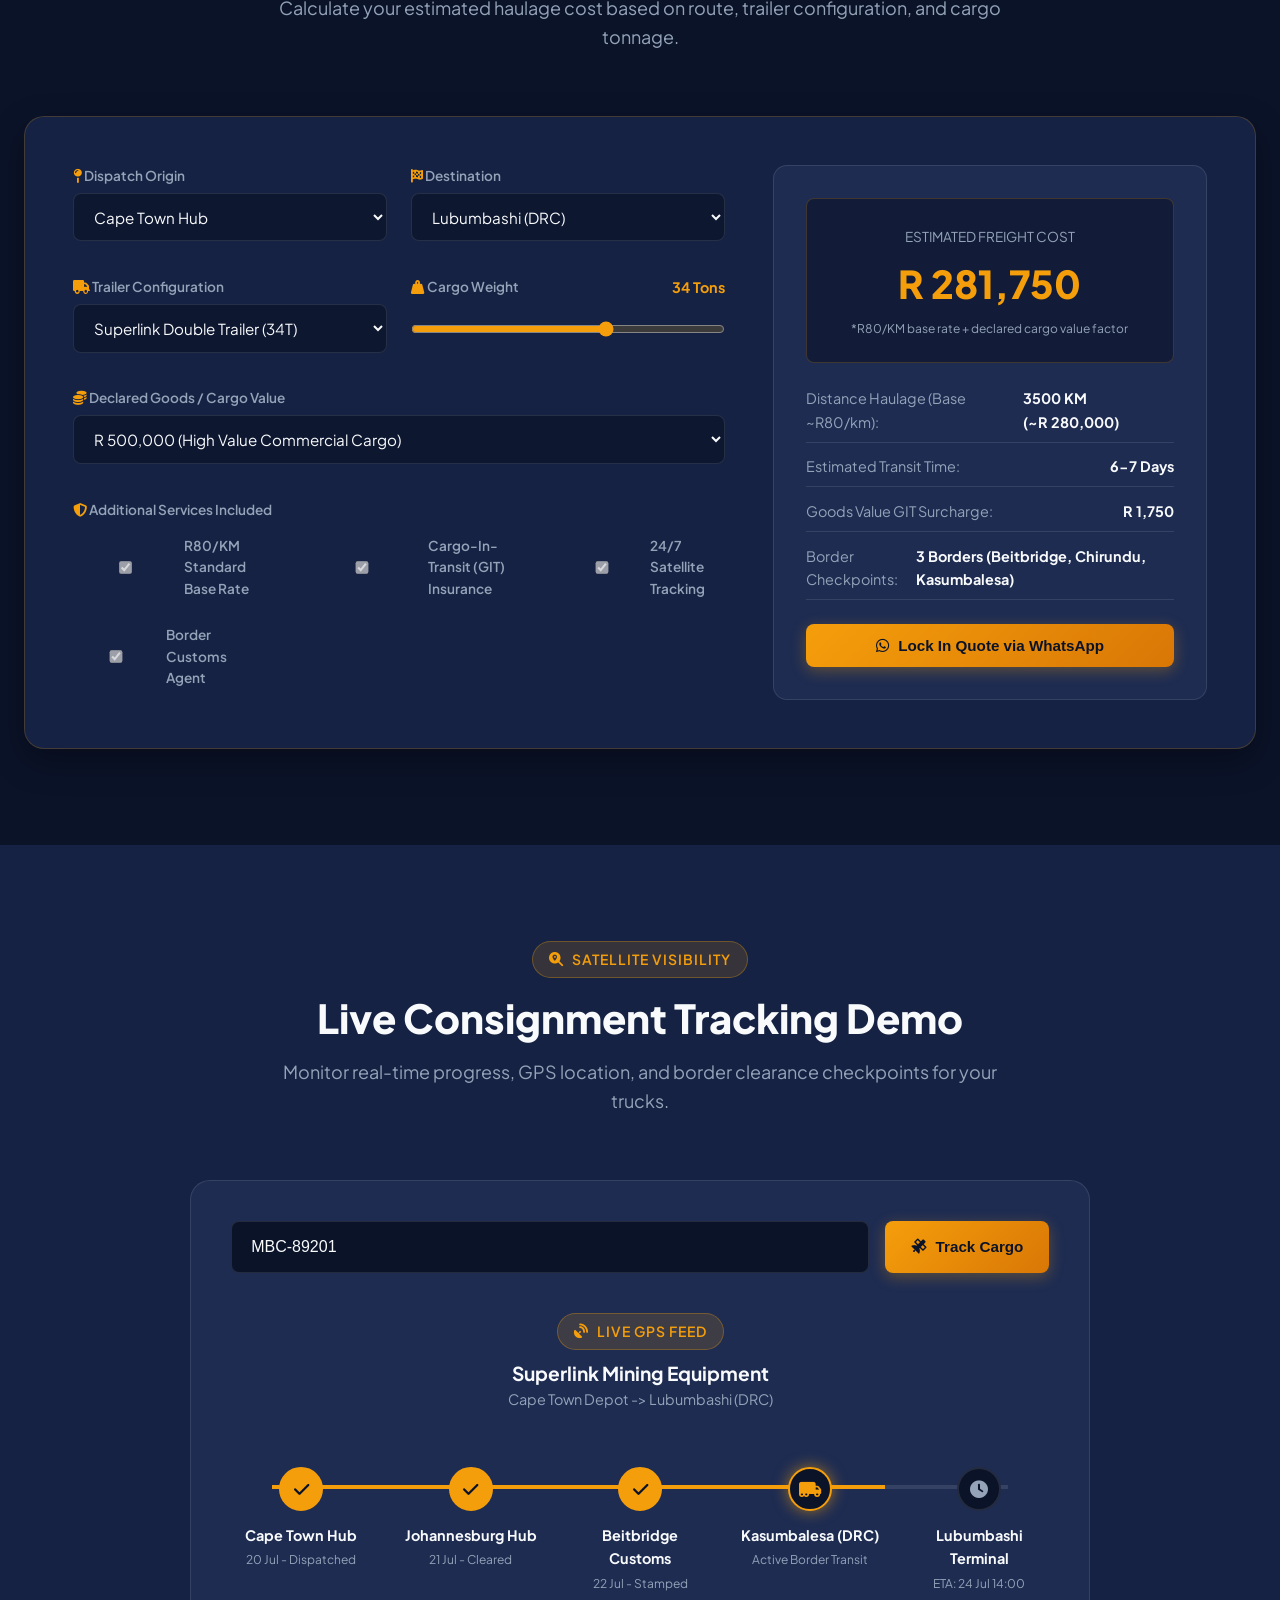
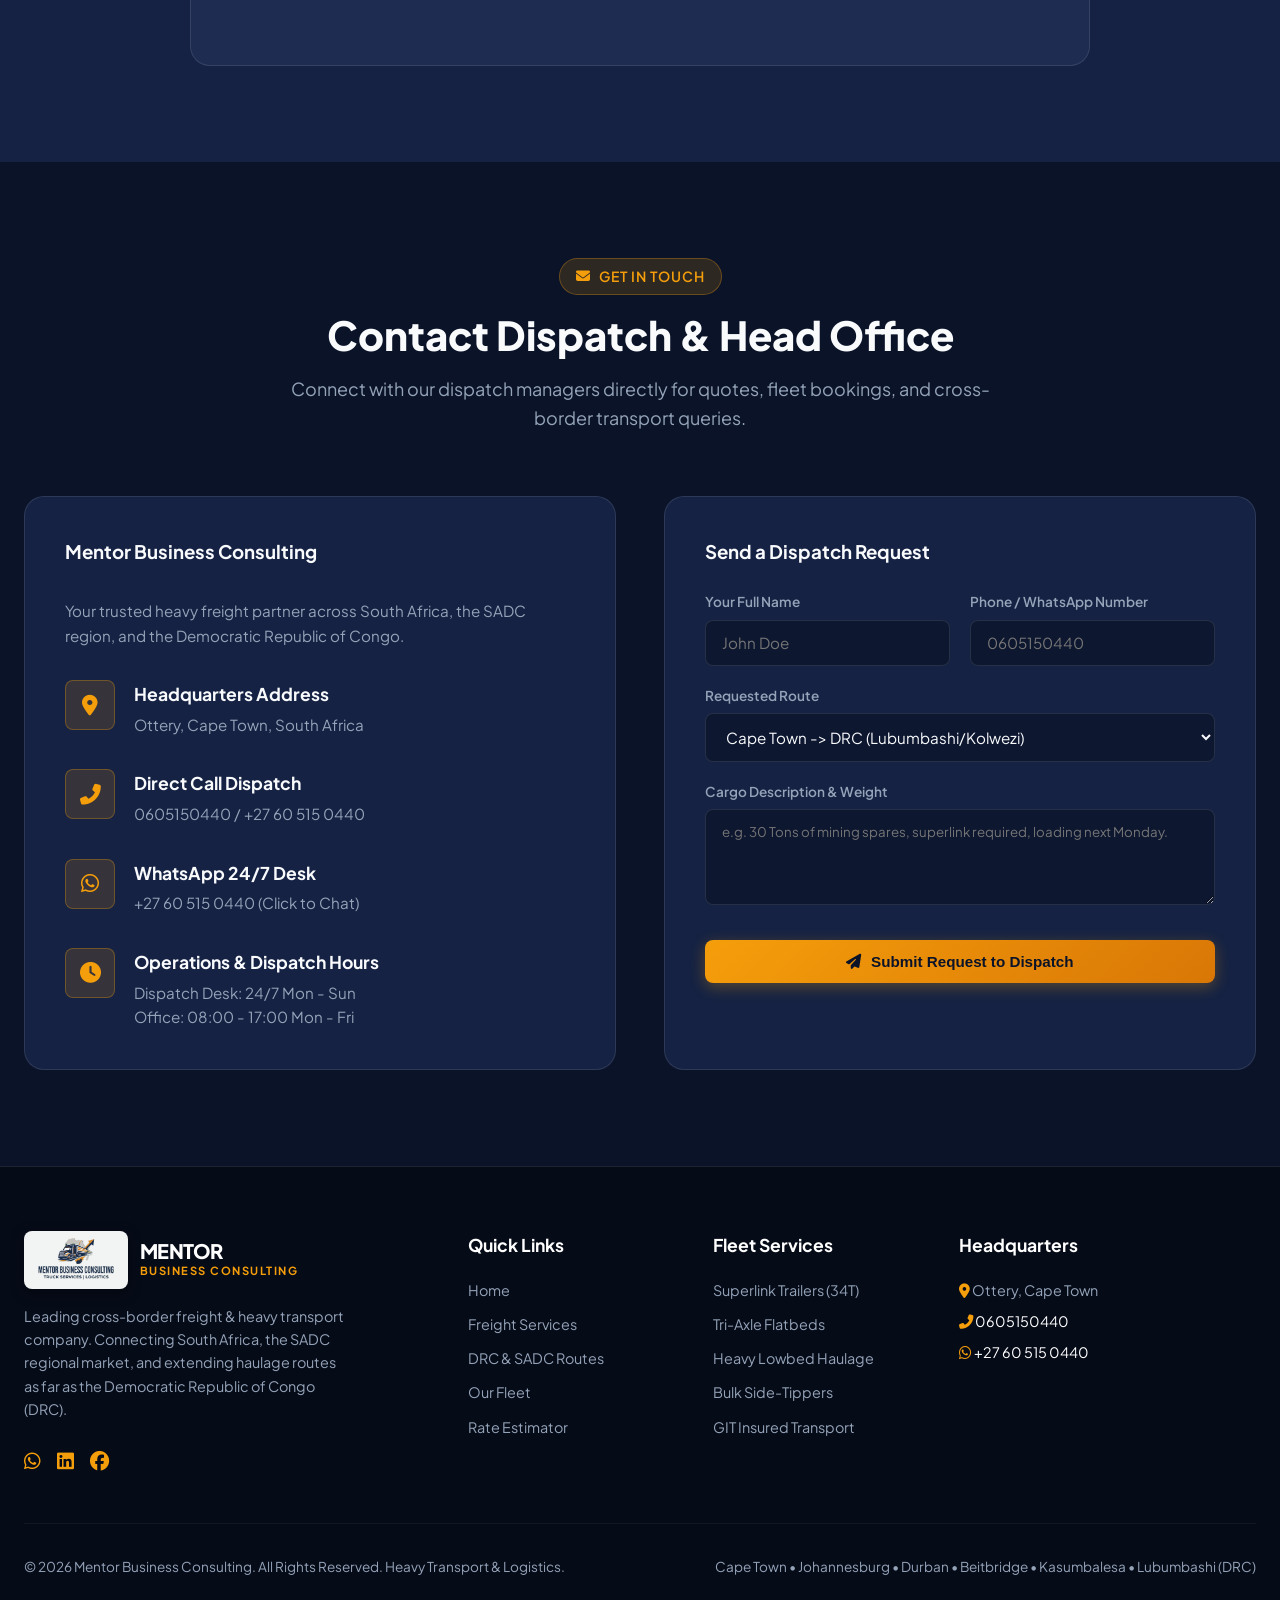
==== commit fcced707: "Remove sliding marquee from Key Border Posts Managed and restore clean static responsive wrap pill l" ====
--- a/index.html
+++ b/index.html
@@ -261,15 +261,10 @@
 
             <div class="border-posts-list">
               <h4>Key Border Posts Managed:</h4>
-              <div class="marquee-wrapper" style="margin-bottom: 0; padding: 0.2rem 0;">
-                <div id="route-borders" class="border-chips marquee-track" style="animation-duration: 18s;">
-                  <span class="chip"><i class="fas fa-passport"></i> Beitbridge (SA/ZIM)</span>
-                  <span class="chip"><i class="fas fa-passport"></i> Chirundu (ZIM/ZAM)</span>
-                  <span class="chip"><i class="fas fa-passport"></i> Kasumbalesa (ZAM/DRC)</span>
-                  <span class="chip"><i class="fas fa-passport"></i> Beitbridge (SA/ZIM)</span>
-                  <span class="chip"><i class="fas fa-passport"></i> Chirundu (ZIM/ZAM)</span>
-                  <span class="chip"><i class="fas fa-passport"></i> Kasumbalesa (ZAM/DRC)</span>
-                </div>
+              <div id="route-borders" class="border-chips">
+                <span class="chip"><i class="fas fa-passport"></i> Beitbridge (SA/ZIM)</span>
+                <span class="chip"><i class="fas fa-passport"></i> Chirundu (ZIM/ZAM)</span>
+                <span class="chip"><i class="fas fa-passport"></i> Kasumbalesa (ZAM/DRC)</span>
               </div>
             </div>
 
--- a/styles.css
+++ b/styles.css
@@ -731,18 +731,26 @@
 
 .border-chips {
   display: flex;
-  flex-wrap: nowrap;
-  white-space: nowrap;
-  gap: 0.5rem;
-  width: max-content;
+  flex-wrap: wrap;
+  gap: 0.55rem;
+  width: 100%;
+  margin-top: 0.4rem;
 }
 
 .chip {
-  background: rgba(255, 255, 255, 0.08);
-  padding: 0.25rem 0.6rem;
-  border-radius: 4px;
-  font-size: 0.8rem;
+  background: rgba(245, 158, 11, 0.08);
+  border: 1px solid rgba(245, 158, 11, 0.25);
   color: var(--text-main);
+  padding: 0.35rem 0.75rem;
+  border-radius: 50px;
+  font-size: 0.82rem;
+  font-weight: 600;
+  display: inline-flex;
+  align-items: center;
+  gap: 0.4rem;
+  white-space: normal;
+  word-break: break-word;
+  max-width: 100%;
 }
 
 .route-visual-card {
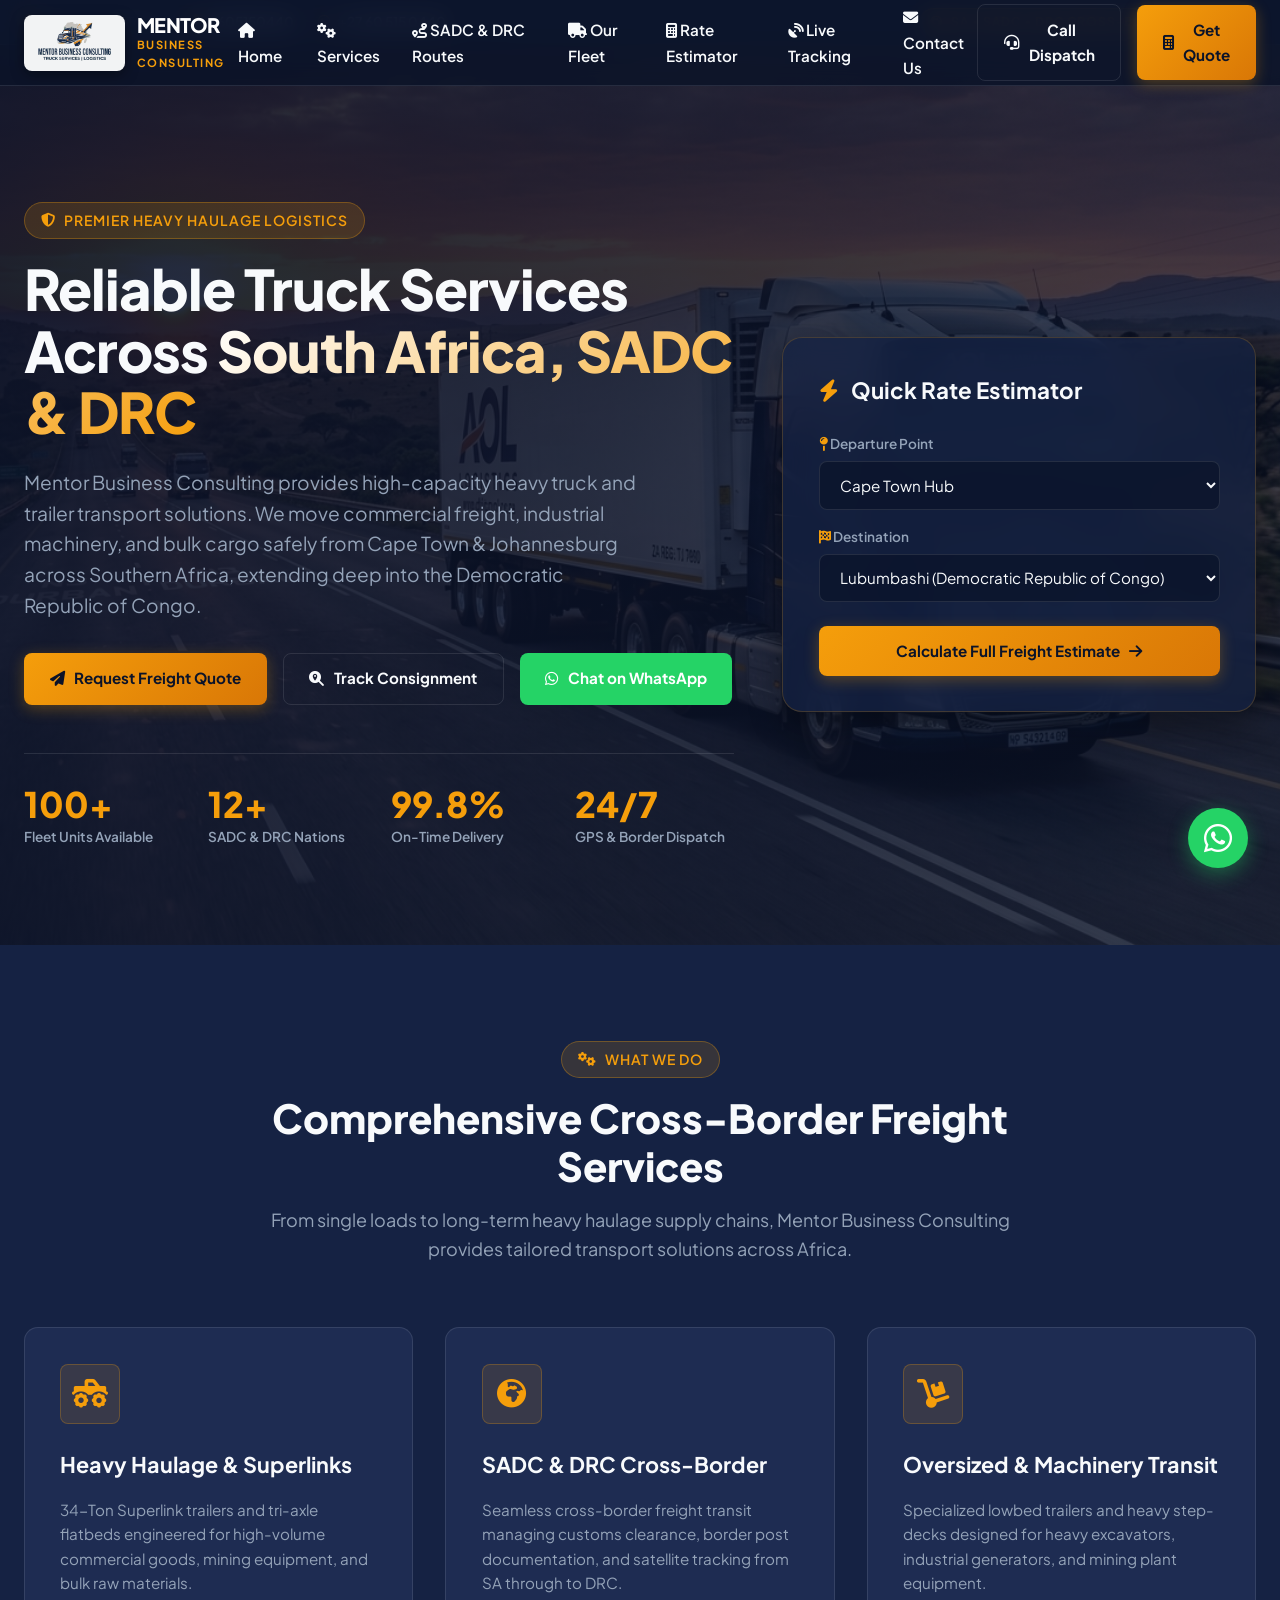
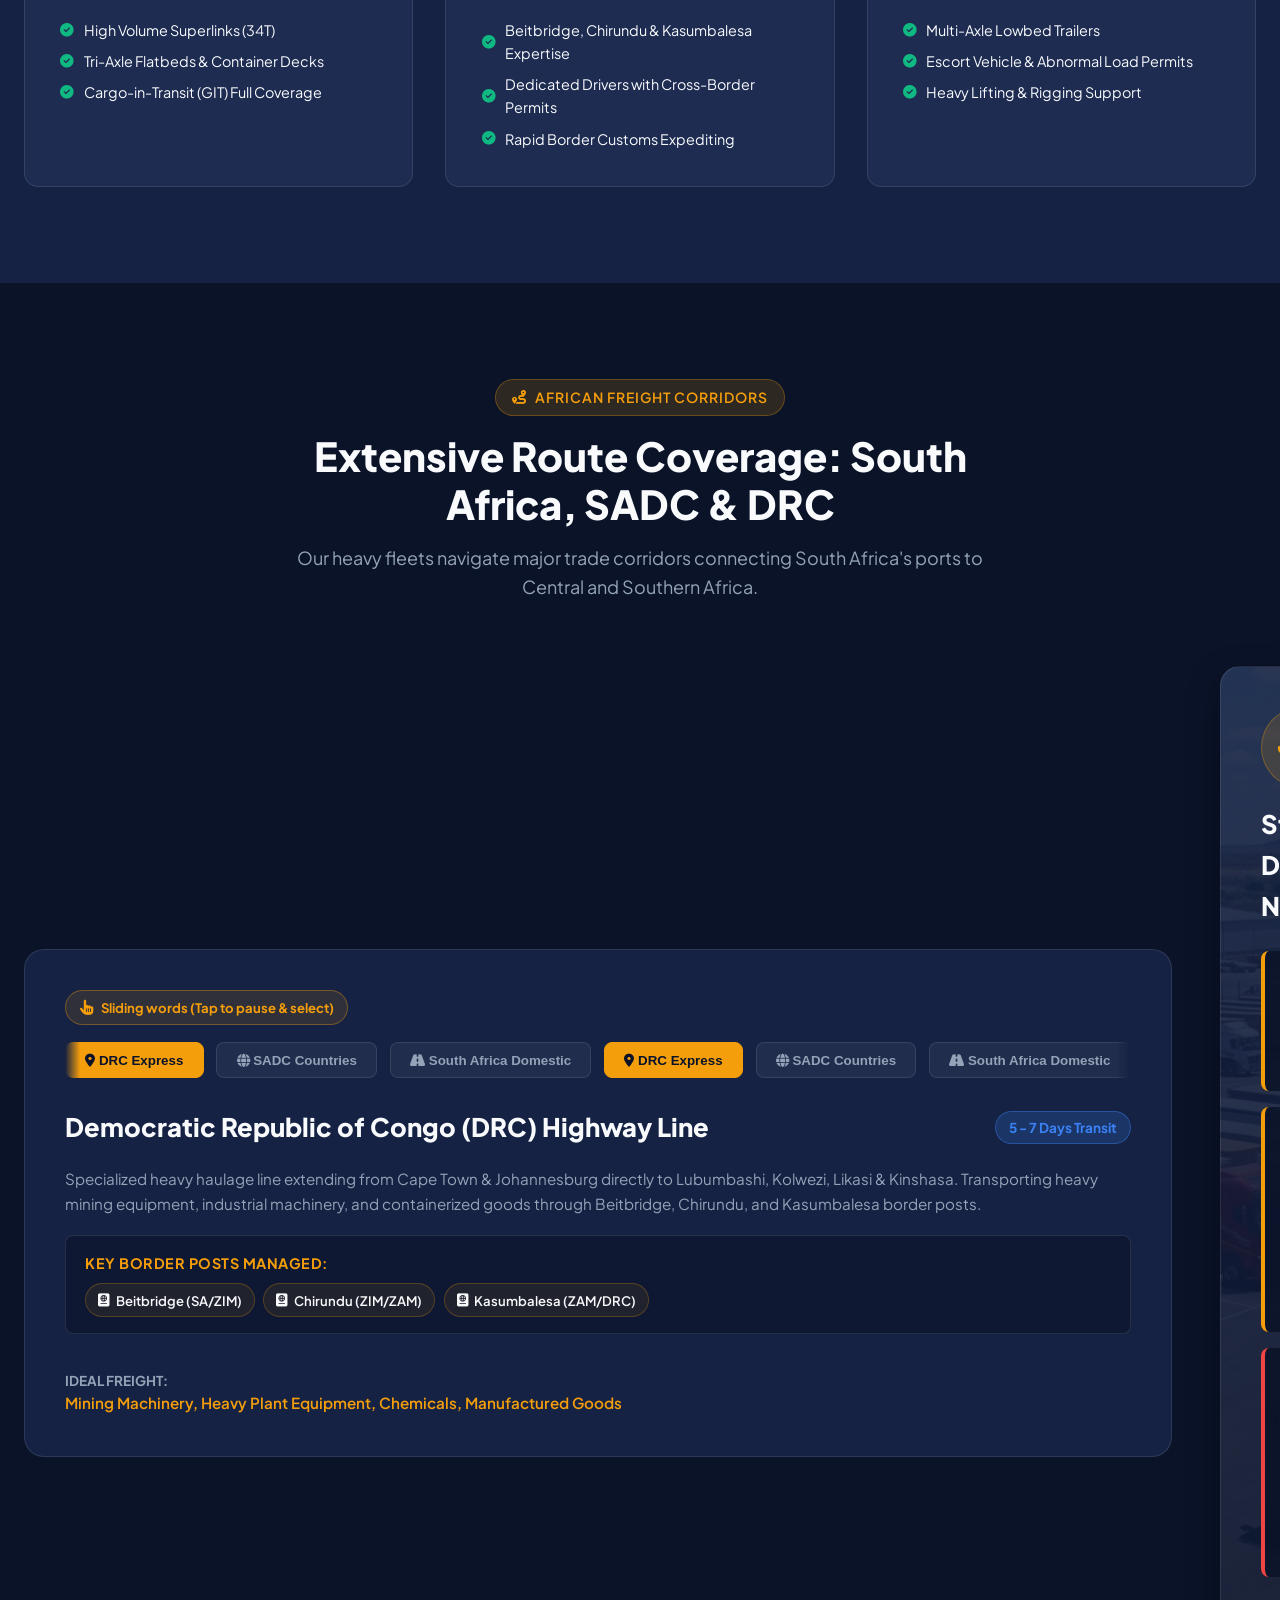
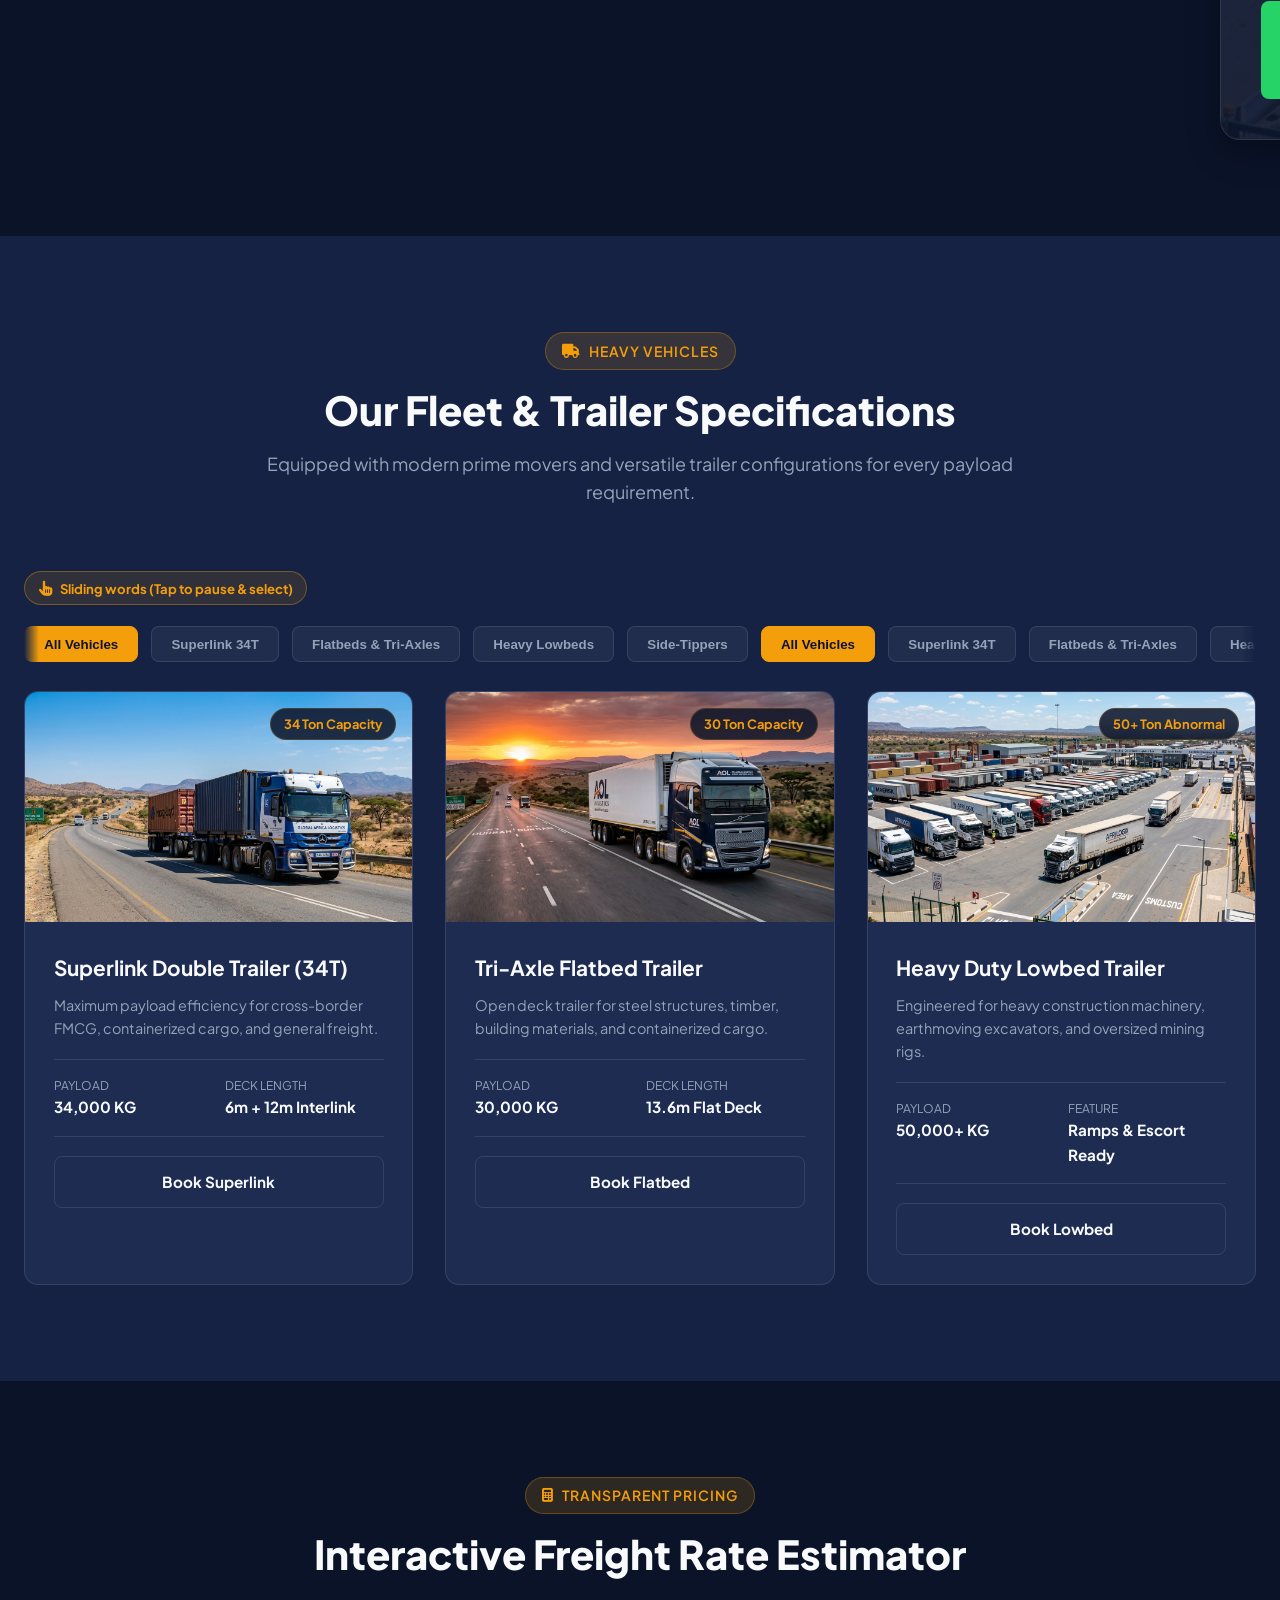
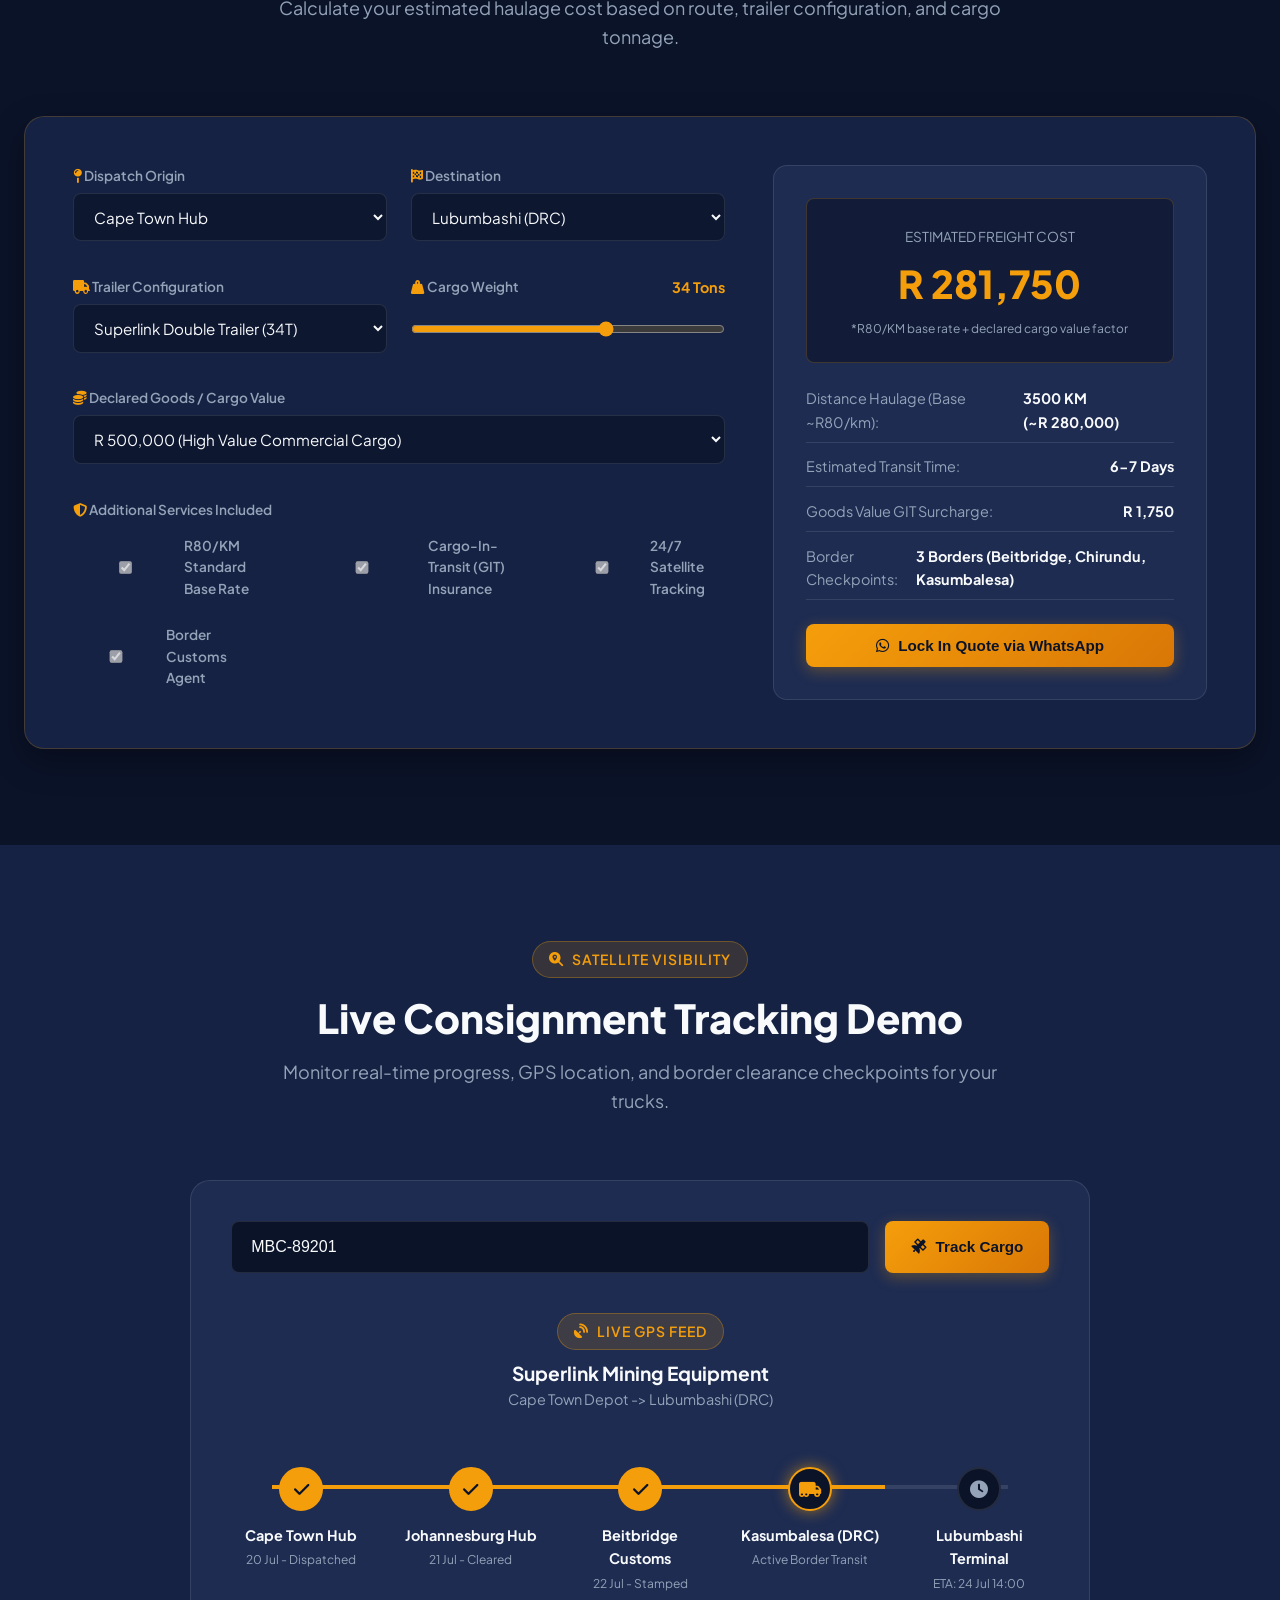
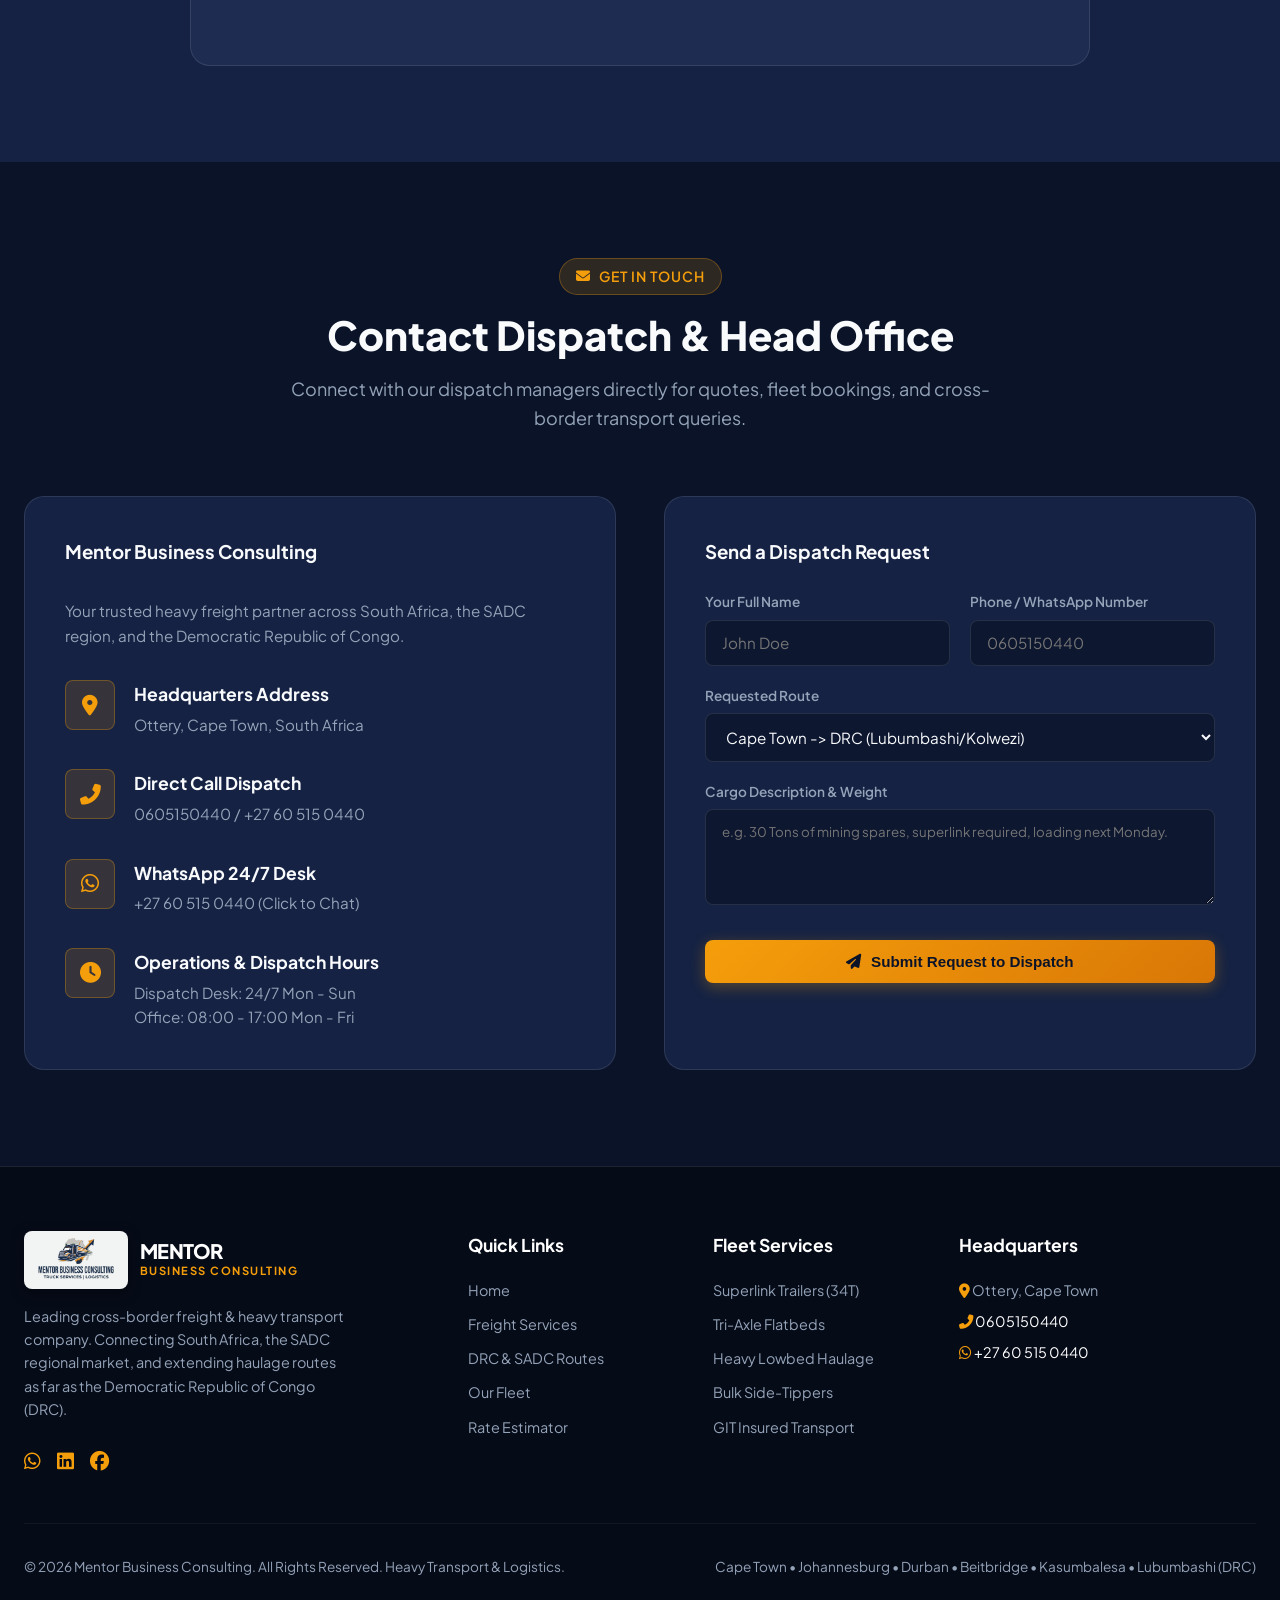
==== commit 441a3046: "Fix missing Services icon in mobile bottom navigation and add icons to top drawer links" ====
--- a/index.html
+++ b/index.html
@@ -58,13 +58,13 @@
       </a>
 
       <ul class="nav-links">
-        <li><a href="#home">Home</a></li>
-        <li><a href="#services">Services</a></li>
-        <li><a href="#routes">SADC & DRC Routes</a></li>
-        <li><a href="#fleet">Our Fleet</a></li>
-        <li><a href="#estimator">Rate Estimator</a></li>
-        <li><a href="#tracking">Live Tracking</a></li>
-        <li><a href="#contact">Contact Us</a></li>
+        <li><a href="#home"><i class="fas fa-house"></i> Home</a></li>
+        <li><a href="#services"><i class="fas fa-cogs"></i> Services</a></li>
+        <li><a href="#routes"><i class="fas fa-route"></i> SADC & DRC Routes</a></li>
+        <li><a href="#fleet"><i class="fas fa-truck"></i> Our Fleet</a></li>
+        <li><a href="#estimator"><i class="fas fa-calculator"></i> Rate Estimator</a></li>
+        <li><a href="#tracking"><i class="fas fa-satellite-dish"></i> Live Tracking</a></li>
+        <li><a href="#contact"><i class="fas fa-envelope"></i> Contact Us</a></li>
       </ul>
 
       <div class="nav-actions">
@@ -777,7 +777,7 @@
       <span>Home</span>
     </a>
     <a href="#services" class="mobile-nav-item">
-      <i class="fas fa-truck-gear"></i>
+      <i class="fas fa-cogs"></i>
       <span>Services</span>
     </a>
     <a href="#routes" class="mobile-nav-item">
--- a/styles.css
+++ b/styles.css
@@ -1493,6 +1493,15 @@
   .nav-links.active a {
     font-size: 1rem;
     padding: 0.3rem 0;
+    display: flex;
+    align-items: center;
+  }
+
+  .nav-links.active a i {
+    width: 22px;
+    color: var(--accent-gold);
+    margin-right: 0.5rem;
+    font-size: 0.95rem;
   }
 
   /* Buttons & Badges */
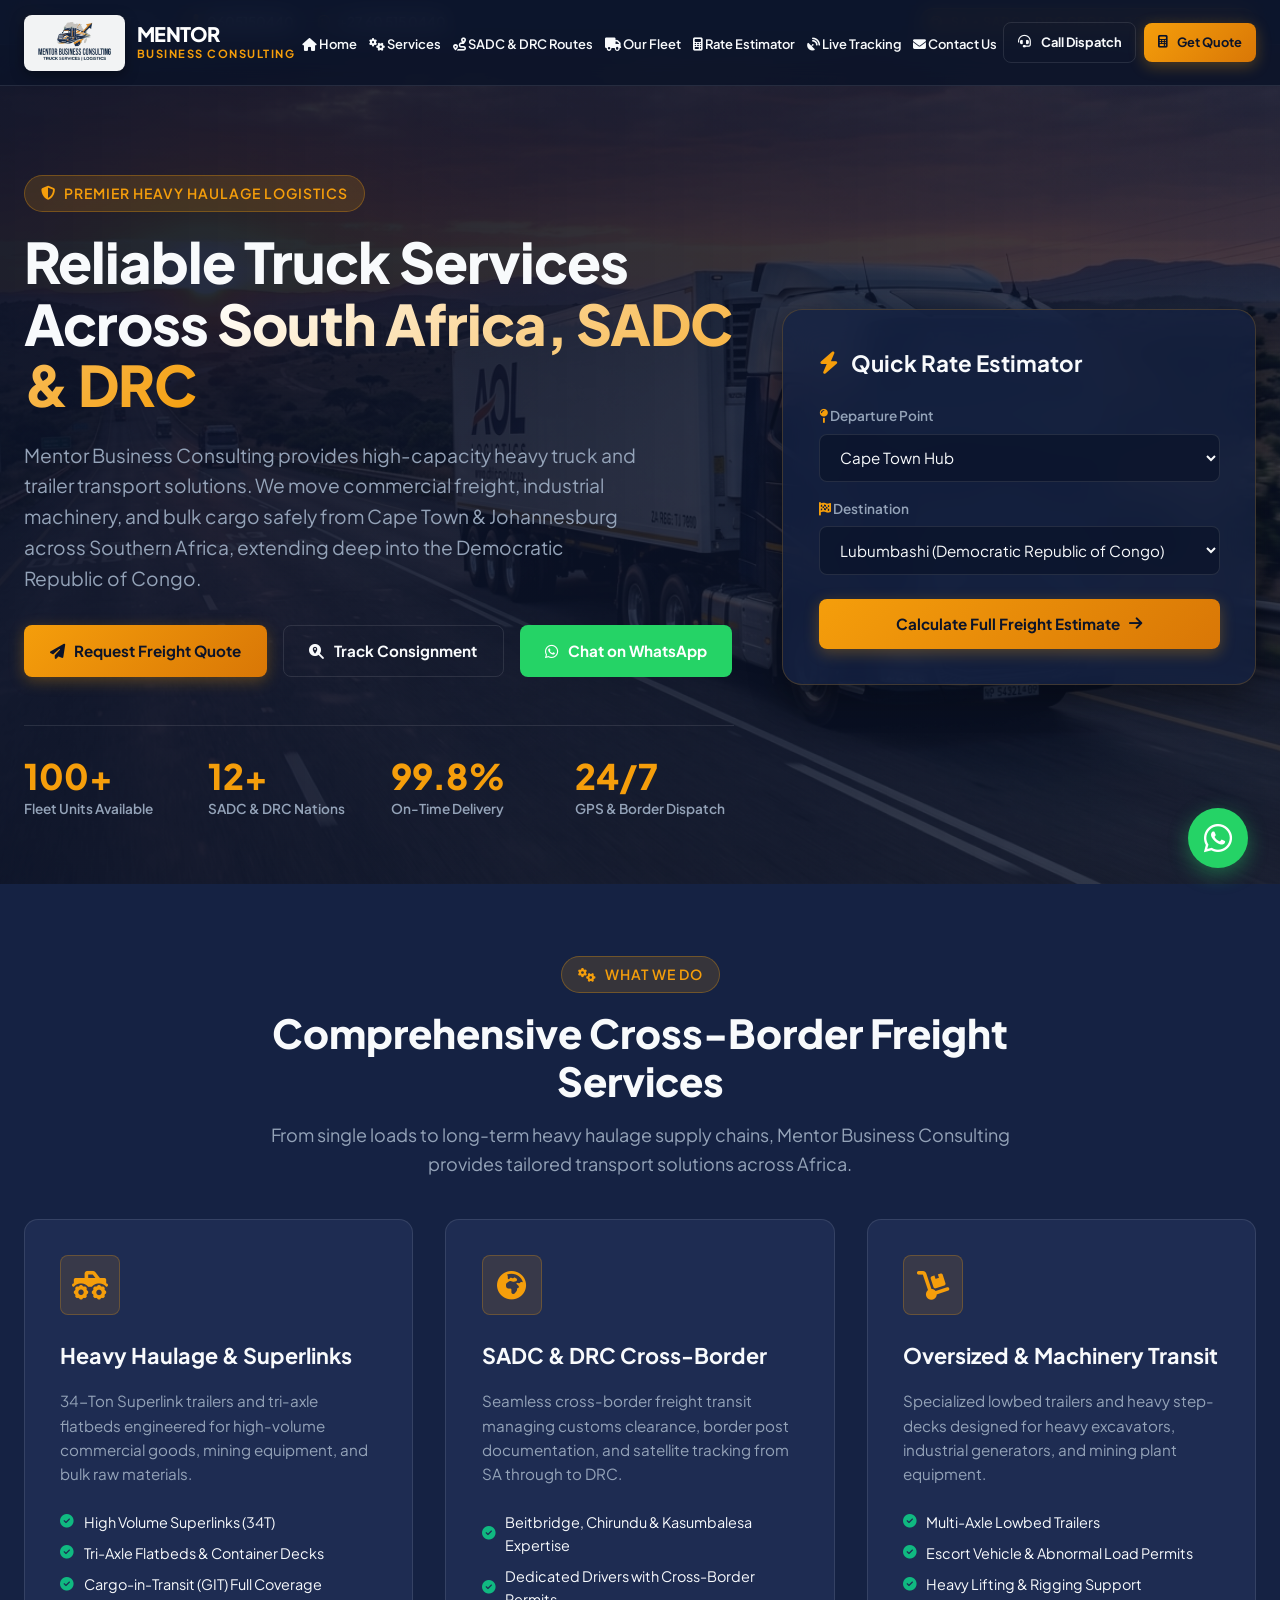
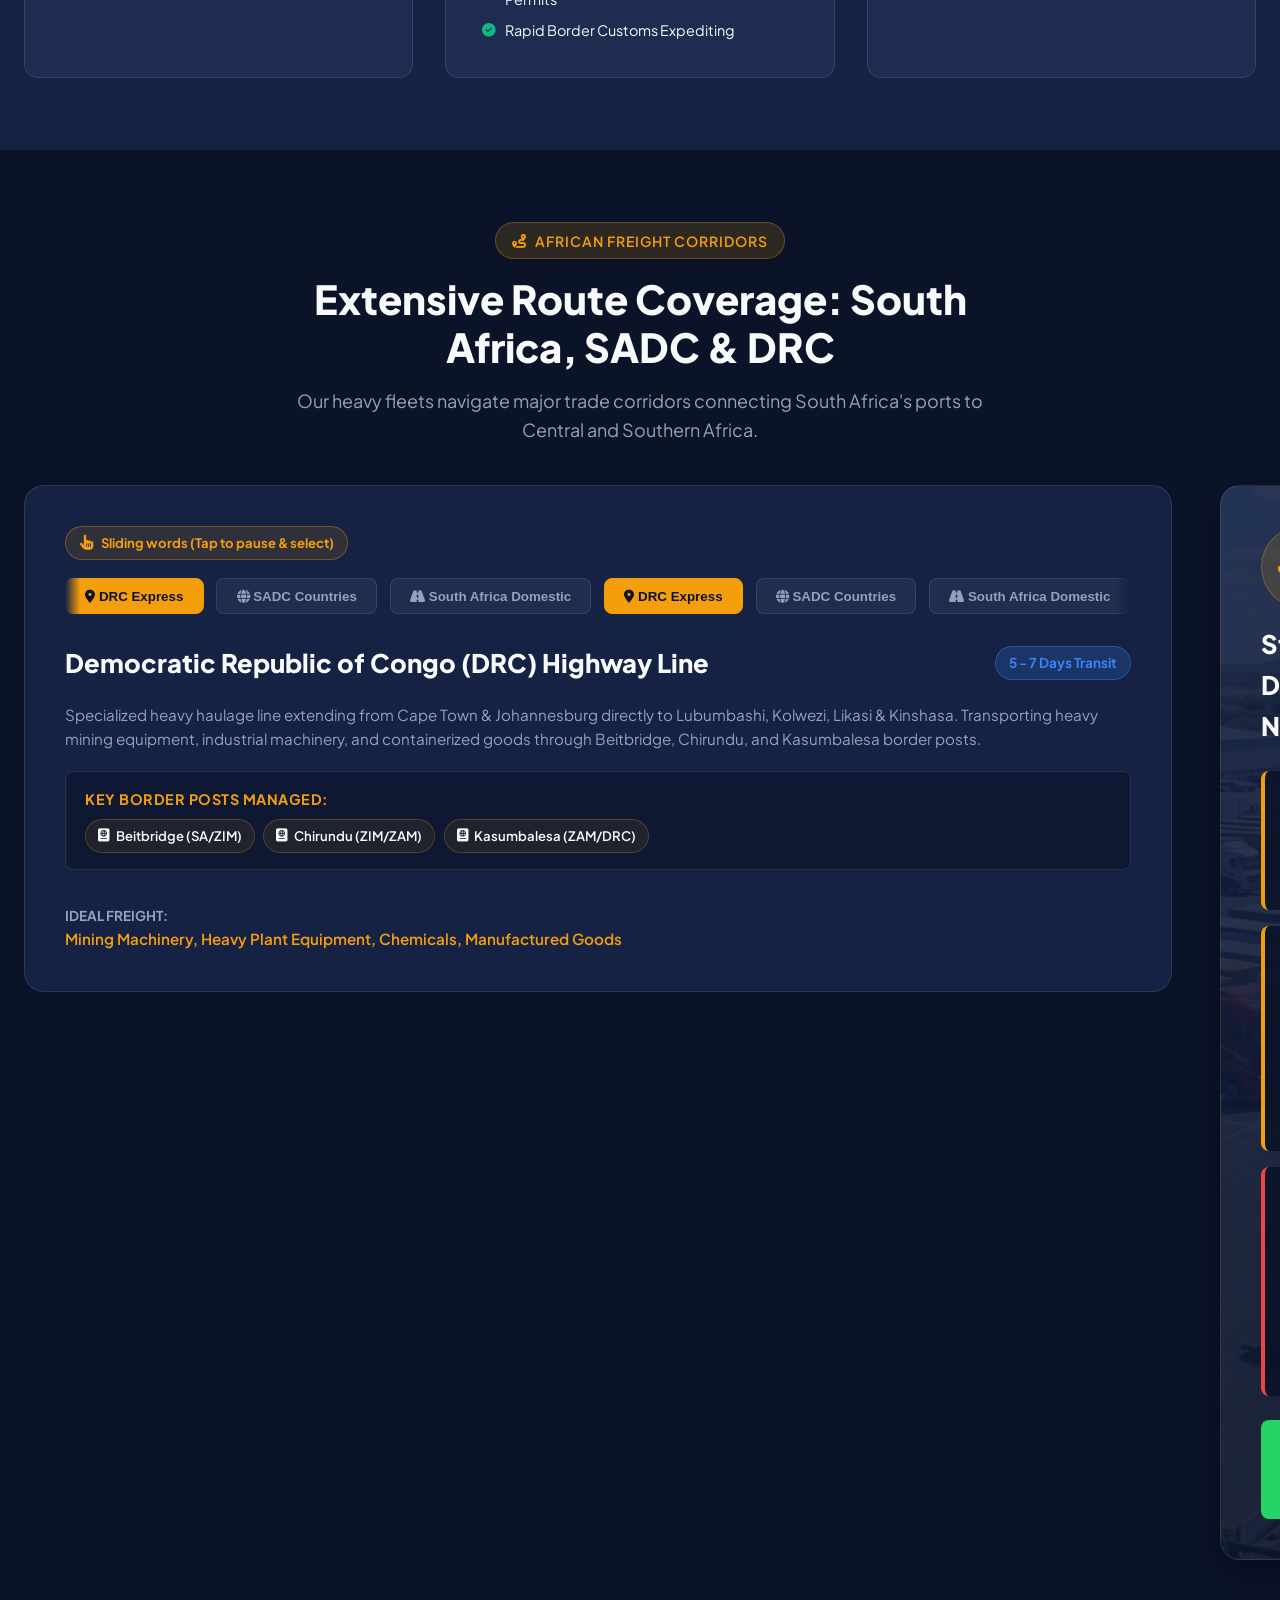
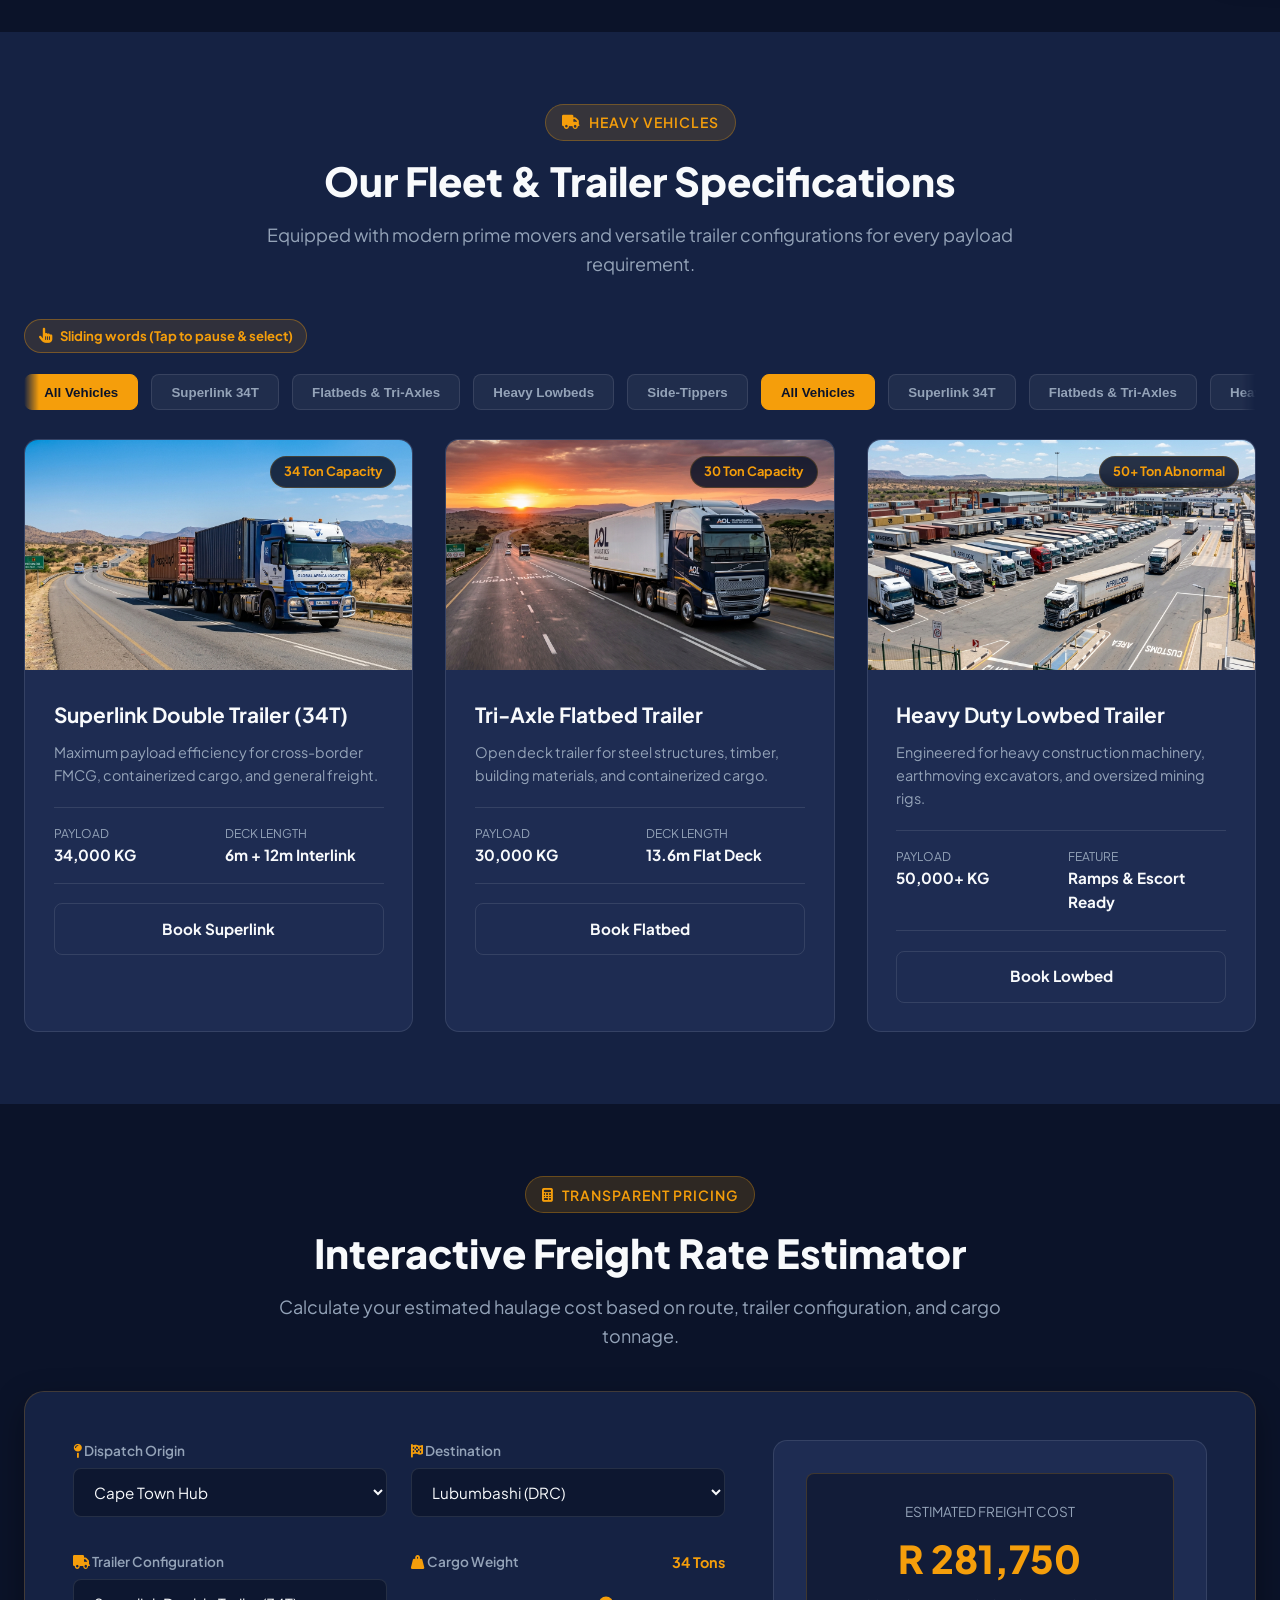
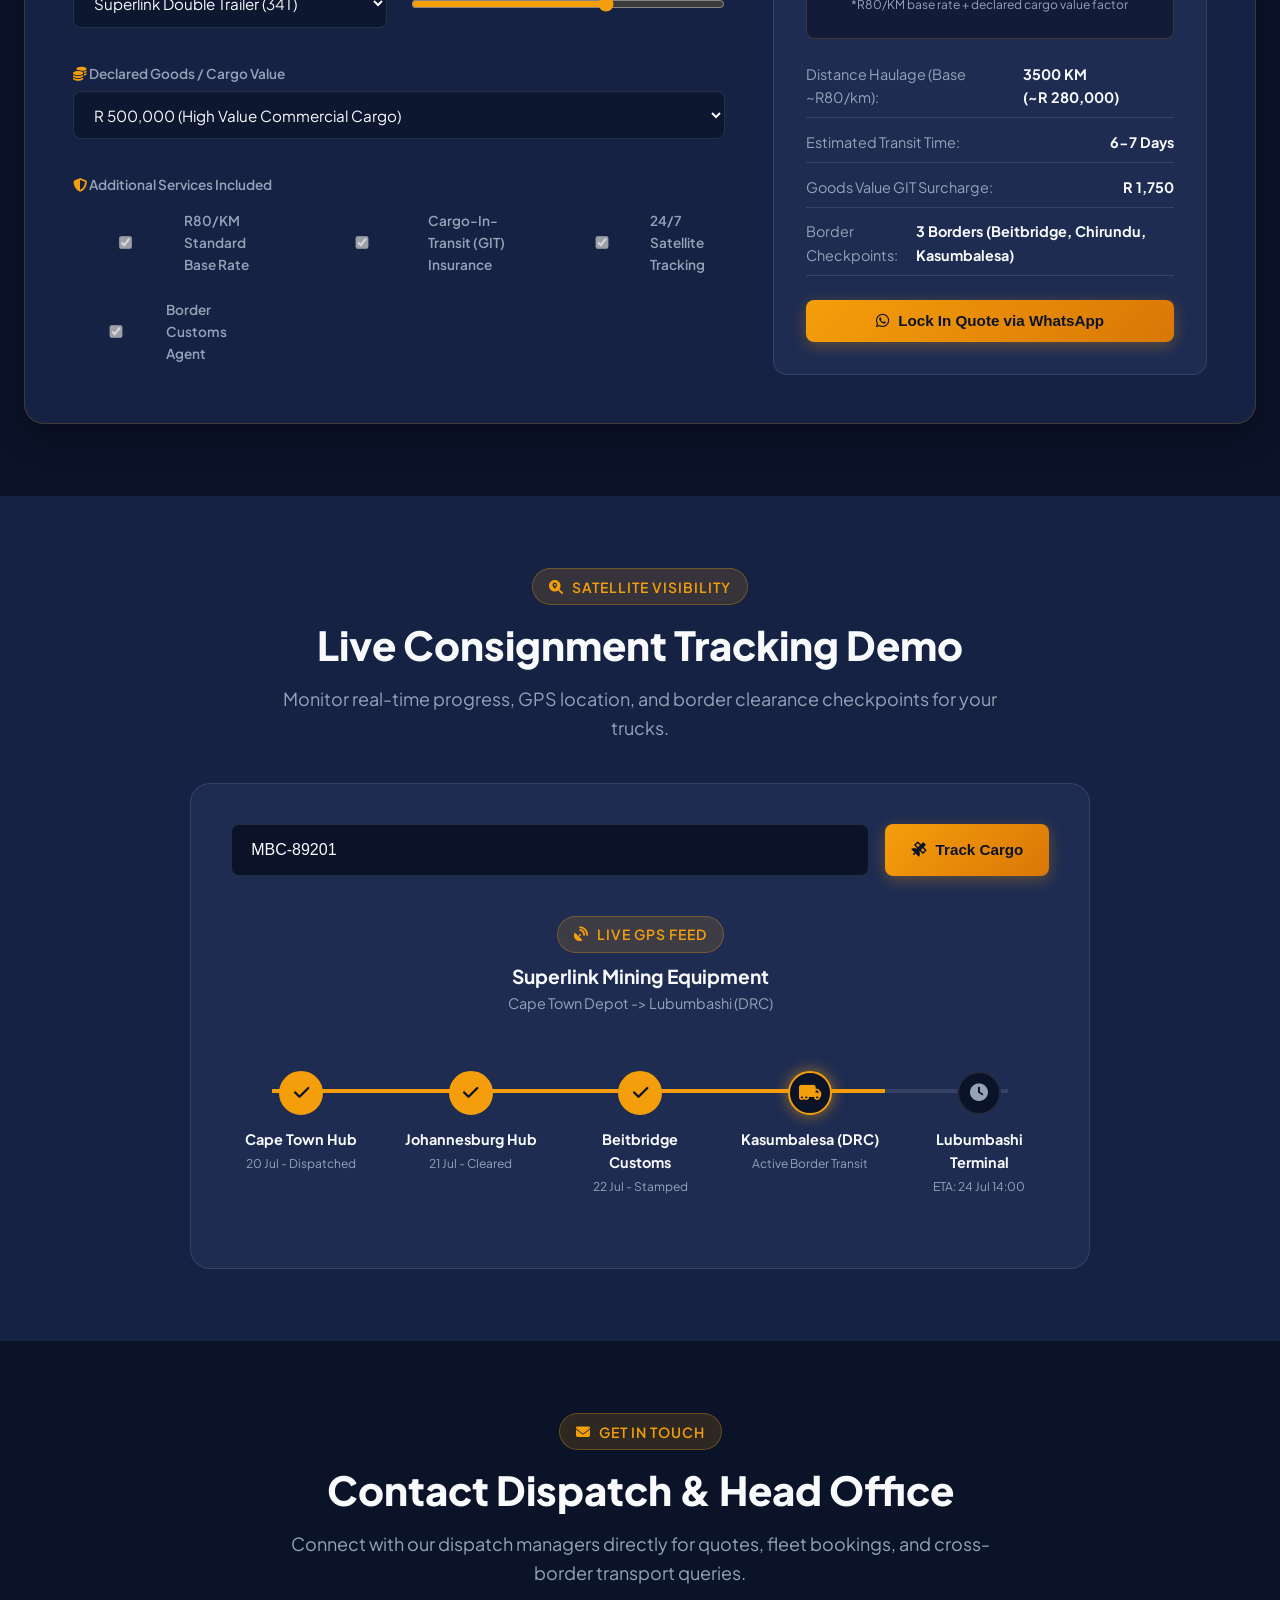
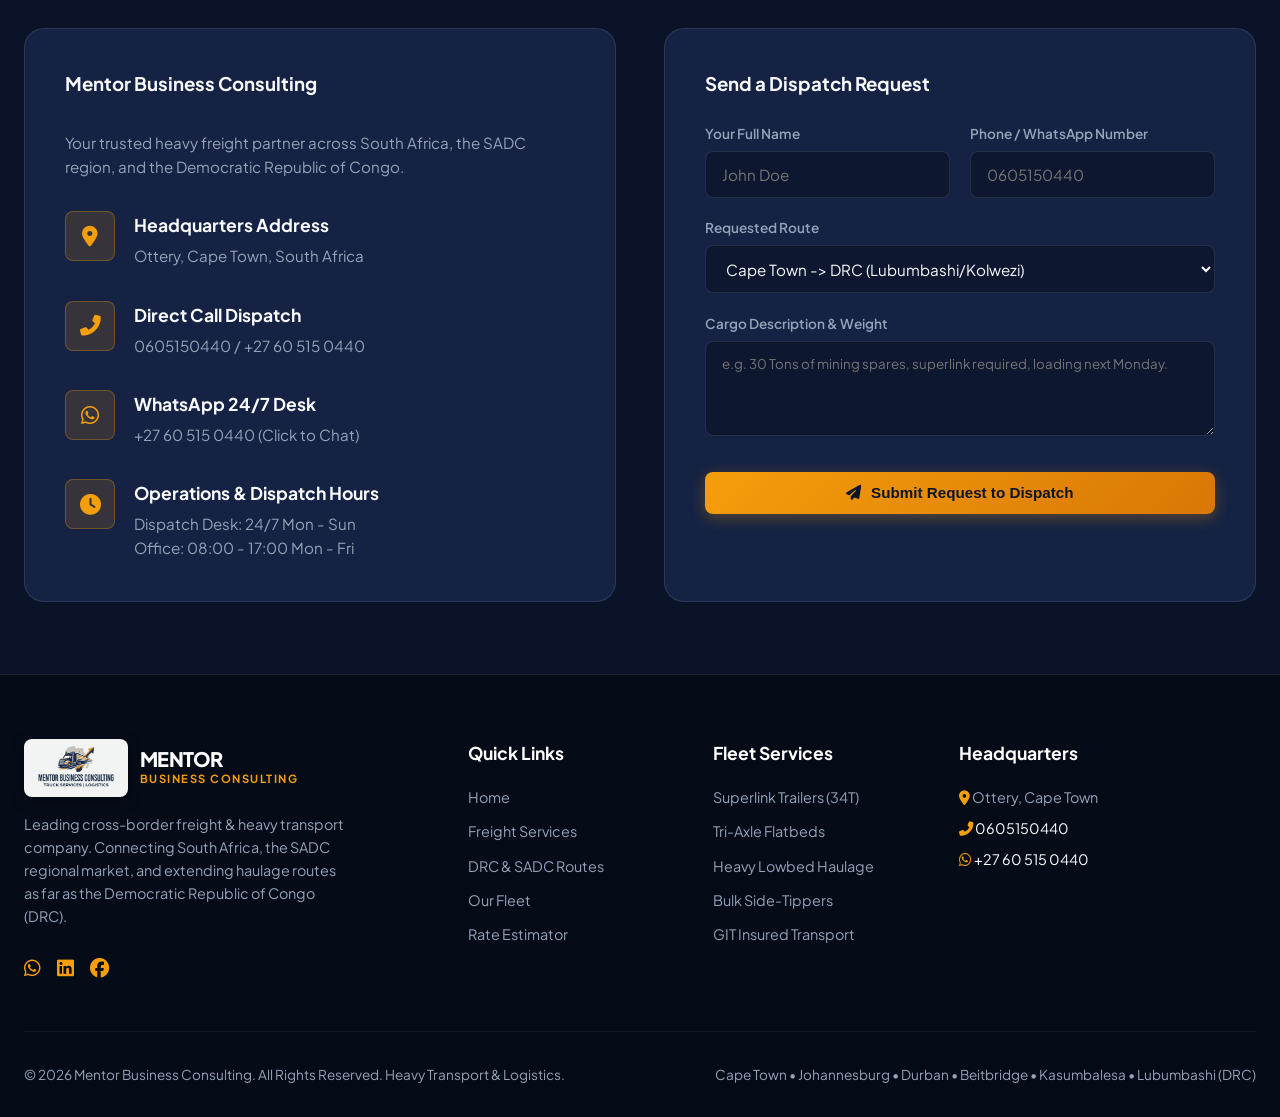
==== commit 9aca8dbc: "Add cache-busting version params to CSS and JS to prevent stale cached files" ====
--- a/index.html
+++ b/index.html
@@ -4,20 +4,100 @@
   <meta charset="UTF-8">
   <meta name="viewport" content="width=device-width, initial-scale=1.0">
   <title>Mentor Business Consulting | Heavy Freight & SADC Truck Services</title>
-  <meta name="description" content="Mentor Business Consulting offers heavy truck & trailer freight services across South Africa, SADC countries, and extending to DRC. Heavy haulage, superlinks, flatbeds, lowbeds. Headquartered in Ottery, Cape Town. Call 0605150440.">
-  <!-- Build Trigger: July 2026 -->
-  <meta name="keywords" content="Mentor Business Consulting, Truck services, Heavy Freight South Africa, SADC truck services, DRC transport, Superlink trailers, Flatbed trucks, Ottery Cape Town logistics, Cross border freight">
-  
+  <meta name="description" content="Mentor Business Consulting offers heavy truck & trailer freight services across South Africa, SADC countries, and extending to DRC (Lubumbashi). Superlink 34T, Tri-Axle flatbeds, heavy lowbeds. Headquartered in Ottery, Cape Town. Call 0605150440.">
+  <meta name="keywords" content="Mentor Business Consulting, Truck services, Heavy Freight South Africa, SADC truck services, DRC transport, Lubumbashi truck line, Superlink 34T trailers, Flatbed trucks, Lowbed haulage, Ottery Cape Town logistics, Cross border freight">
+  <meta name="robots" content="index, follow, max-image-preview:large, max-snippet:-1, max-video-preview:-1">
+  <meta name="author" content="Mentor Business Consulting">
+  <link rel="canonical" href="https://mentorconsulting.co.za/">
+
+  <!-- Regional & Geo Metadata for Local Search Ranking -->
+  <meta name="geo.region" content="ZA-WC">
+  <meta name="geo.placename" content="Ottery, Cape Town">
+  <meta name="geo.position" content="-34.0042;18.5085">
+  <meta name="ICBM" content="-34.0042, 18.5085">
+
+  <!-- Open Graph / Facebook & WhatsApp Card Metadata -->
+  <meta property="og:type" content="website">
+  <meta property="og:locale" content="en_ZA">
+  <meta property="og:url" content="https://mentorconsulting.co.za/">
+  <meta property="og:title" content="Mentor Business Consulting | Heavy Freight & SADC Truck Services">
+  <meta property="og:description" content="Heavy haulage & truck transport connecting South Africa, SADC countries, and DRC (Lubumbashi). Superlinks, flatbeds, lowbeds. Call 0605150440.">
+  <meta property="og:image" content="https://mentorconsulting.co.za/images/superlink_freight_truck.jpg">
+  <meta property="og:site_name" content="Mentor Business Consulting">
+
+  <!-- Twitter Card Metadata -->
+  <meta name="twitter:card" content="summary_large_image">
+  <meta name="twitter:title" content="Mentor Business Consulting | Heavy Freight & SADC Truck Services">
+  <meta name="twitter:description" content="Heavy haulage & truck transport connecting South Africa, SADC countries, and DRC (Lubumbashi). Superlinks, flatbeds, lowbeds. Call 0605150440.">
+  <meta name="twitter:image" content="https://mentorconsulting.co.za/images/superlink_freight_truck.jpg">
+
+  <!-- Structured Data JSON-LD for Google Search & AI Search Engines -->
+  <script type="application/ld+json">
+  {
+    "@context": "https://schema.org",
+    "@type": "LogisticsService",
+    "name": "Mentor Business Consulting",
+    "alternateName": "Mentor Freight Logistics & Truck Services",
+    "url": "https://mentorconsulting.co.za",
+    "logo": "https://mentorconsulting.co.za/images/logo.png",
+    "image": "https://mentorconsulting.co.za/images/superlink_freight_truck.jpg",
+    "description": "Premier heavy freight & truck transport services connecting South Africa (Cape Town, Joburg, Durban) to SADC countries and DRC (Lubumbashi). Superlink 34T, Tri-Axle flatbeds, heavy lowbed trailers.",
+    "telephone": "+27605150440",
+    "priceRange": "$$",
+    "address": {
+      "@type": "PostalAddress",
+      "streetAddress": "Ottery",
+      "addressLocality": "Cape Town",
+      "addressRegion": "Western Cape",
+      "postalCode": "7800",
+      "addressCountry": "ZA"
+    },
+    "geo": {
+      "@type": "GeoCoordinates",
+      "latitude": -34.0042,
+      "longitude": 18.5085
+    },
+    "areaServed": [
+      { "@type": "Country", "name": "South Africa" },
+      { "@type": "Country", "name": "Democratic Republic of Congo" },
+      { "@type": "Country", "name": "Zambia" },
+      { "@type": "Country", "name": "Zimbabwe" },
+      { "@type": "Country", "name": "Botswana" },
+      { "@type": "Country", "name": "Mozambique" },
+      { "@type": "Country", "name": "Namibia" }
+    ],
+    "serviceType": [
+      "Heavy Haulage Truck Services",
+      "Superlink 34 Ton Freight",
+      "Cross-Border SADC Transport",
+      "DRC Lubumbashi Logistics Line",
+      "Lowbed Machinery Haulage",
+      "Flatbed Trailer Freight"
+    ],
+    "openingHoursSpecification": {
+      "@type": "OpeningHoursSpecification",
+      "dayOfWeek": [
+        "Monday", "Tuesday", "Wednesday", "Thursday", "Friday", "Saturday", "Sunday"
+      ],
+      "opens": "00:00",
+      "closes": "23:59"
+    },
+    "sameAs": [
+      "https://wa.me/27605150440"
+    ]
+  }
+  </script>
+
   <!-- Modern Typography (Plus Jakarta Sans) -->
   <link rel="preconnect" href="https://fonts.googleapis.com">
   <link rel="preconnect" href="https://fonts.gstatic.com" crossorigin>
   <link href="https://fonts.googleapis.com/css2?family=Plus+Jakarta+Sans:wght@400;500;600;700;800;900&display=swap" rel="stylesheet">
-  
+
   <!-- Font Awesome 6 Icons -->
   <link rel="stylesheet" href="https://cdnjs.cloudflare.com/ajax/libs/font-awesome/6.4.0/css/all.min.css">
-  
+
   <!-- Stylesheet -->
-  <link rel="stylesheet" href="styles.css">
+  <link rel="stylesheet" href="styles.css?v=20260728">
 </head>
 <body>
 
@@ -795,6 +875,6 @@
   </nav>
 
   <!-- Script -->
-  <script src="app.js"></script>
+  <script src="app.js?v=20260728"></script>
 </body>
 </html>
--- a/styles.css
+++ b/styles.css
@@ -31,7 +31,6 @@
   box-sizing: border-box;
   margin: 0;
   padding: 0;
-  max-width: 100%;
 }
 
 html {
@@ -80,7 +79,7 @@
 }
 
 .section-padding {
-  padding: 6rem 0;
+  padding: 4.5rem 0;
 }
 
 .text-gradient {
@@ -111,7 +110,7 @@
 .section-header {
   text-align: center;
   max-width: 750px;
-  margin: 0 auto 4rem;
+  margin: 0 auto 2.5rem;
 }
 
 .section-header h2 {
@@ -156,6 +155,7 @@
   display: flex;
   align-items: center;
   gap: 0.75rem;
+  flex-shrink: 0;
 }
 
 .brand-logo-img {
@@ -190,6 +190,7 @@
 .logo-text {
   display: flex;
   flex-direction: column;
+  white-space: nowrap;
 }
 
 .logo-title {
@@ -211,15 +212,16 @@
 .nav-links {
   display: flex;
   align-items: center;
-  gap: 2rem;
+  gap: 1.25rem;
 }
 
 .nav-links a {
-  font-size: 0.95rem;
+  font-size: 0.88rem;
   font-weight: 600;
   color: var(--text-main);
   transition: var(--transition);
   position: relative;
+  white-space: nowrap;
 }
 
 .nav-links a:hover {
@@ -244,7 +246,14 @@
 .nav-actions {
   display: flex;
   align-items: center;
-  gap: 1rem;
+  gap: 0.75rem;
+  flex-shrink: 0;
+}
+
+.nav-actions .btn {
+  padding: 0.65rem 1.1rem;
+  font-size: 0.88rem;
+  white-space: nowrap;
 }
 
 .btn {
@@ -416,9 +425,9 @@
 /* Hero Section */
 .hero {
   position: relative;
-  min-height: 100vh;
-  padding-top: 140px;
-  padding-bottom: 5rem;
+  min-height: auto;
+  padding-top: 130px;
+  padding-bottom: 4rem;
   display: flex;
   align-items: center;
   background: linear-gradient(to right, rgba(11, 19, 41, 0.92), rgba(11, 19, 41, 0.75)),
@@ -617,7 +626,7 @@
   display: grid;
   grid-template-columns: 1fr 1fr;
   gap: 3rem;
-  align-items: center;
+  align-items: start;
 }
 
 .route-info-box {
@@ -643,6 +652,7 @@
   display: flex;
   gap: 0.8rem;
   width: max-content;
+  max-width: none !important;
   will-change: transform;
   animation: slideInfiniteMarquee 16s linear infinite;
 }
@@ -758,7 +768,7 @@
               url('images/logistics_terminal.jpg') center/cover no-repeat;
   border: 1px solid var(--border-color);
   border-radius: var(--radius-lg);
-  min-height: 480px;
+  min-height: 400px;
   padding: 2.5rem;
   display: flex;
   flex-direction: column;
@@ -1390,12 +1400,28 @@
   color: var(--primary-navy);
 }
 
-/* ==========================================================================
-   RESPONSIVE MEDIA QUERIES (DESKTOP / TABLET / MOBILE)
-   ========================================================================== */
-
-/* Large Tablets & Mobile Devices (<= 992px) */
-@media (max-width: 992px) {
+/* Mid-Size Laptops & Desktops (1081px to 1366px) */
+@media (min-width: 1081px) and (max-width: 1366px) {
+  .nav-links {
+    gap: 0.75rem;
+  }
+
+  .nav-links a {
+    font-size: 0.81rem;
+  }
+
+  .nav-actions {
+    gap: 0.5rem;
+  }
+
+  .nav-actions .btn {
+    padding: 0.55rem 0.85rem;
+    font-size: 0.8rem;
+  }
+}
+
+/* Large Tablets & Mobile Devices (<= 1080px) */
+@media (max-width: 1080px) {
   /* Show Sticky Bottom Mobile Nav */
   .mobile-bottom-nav {
     display: flex;
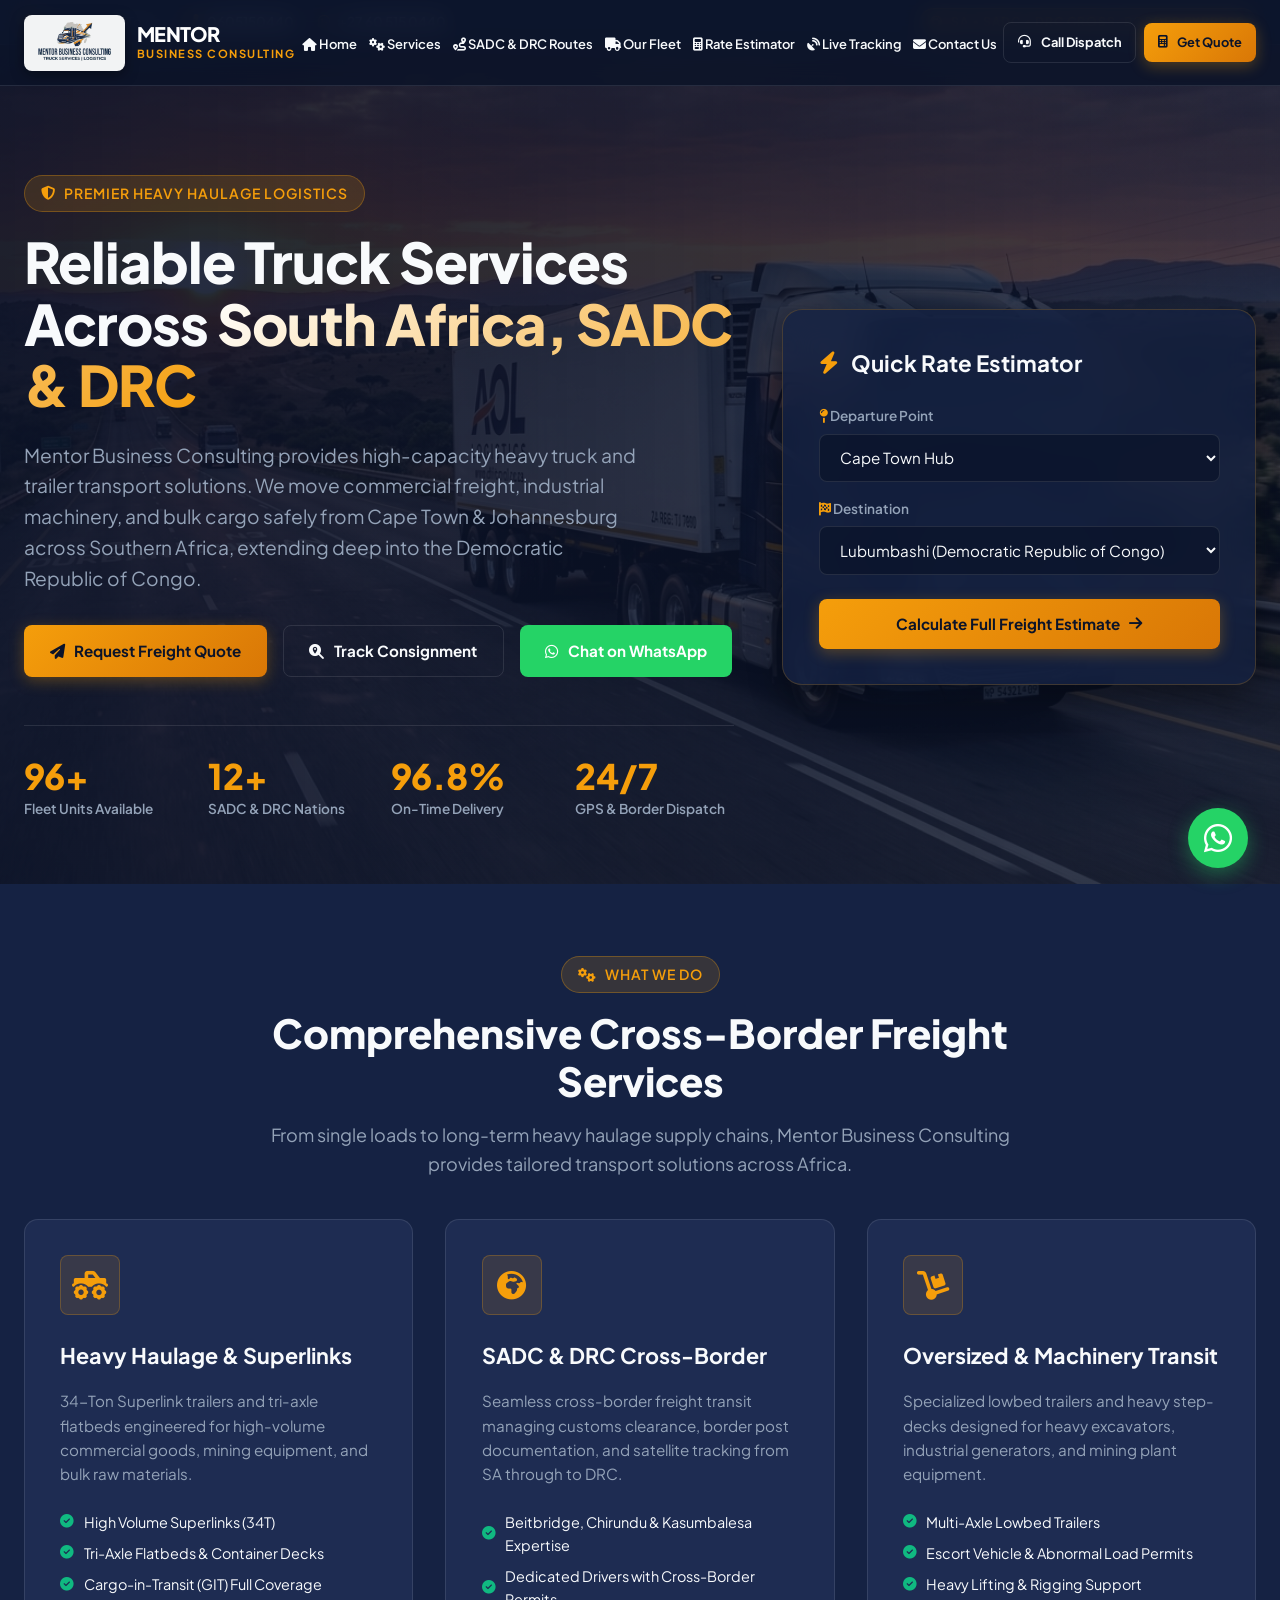
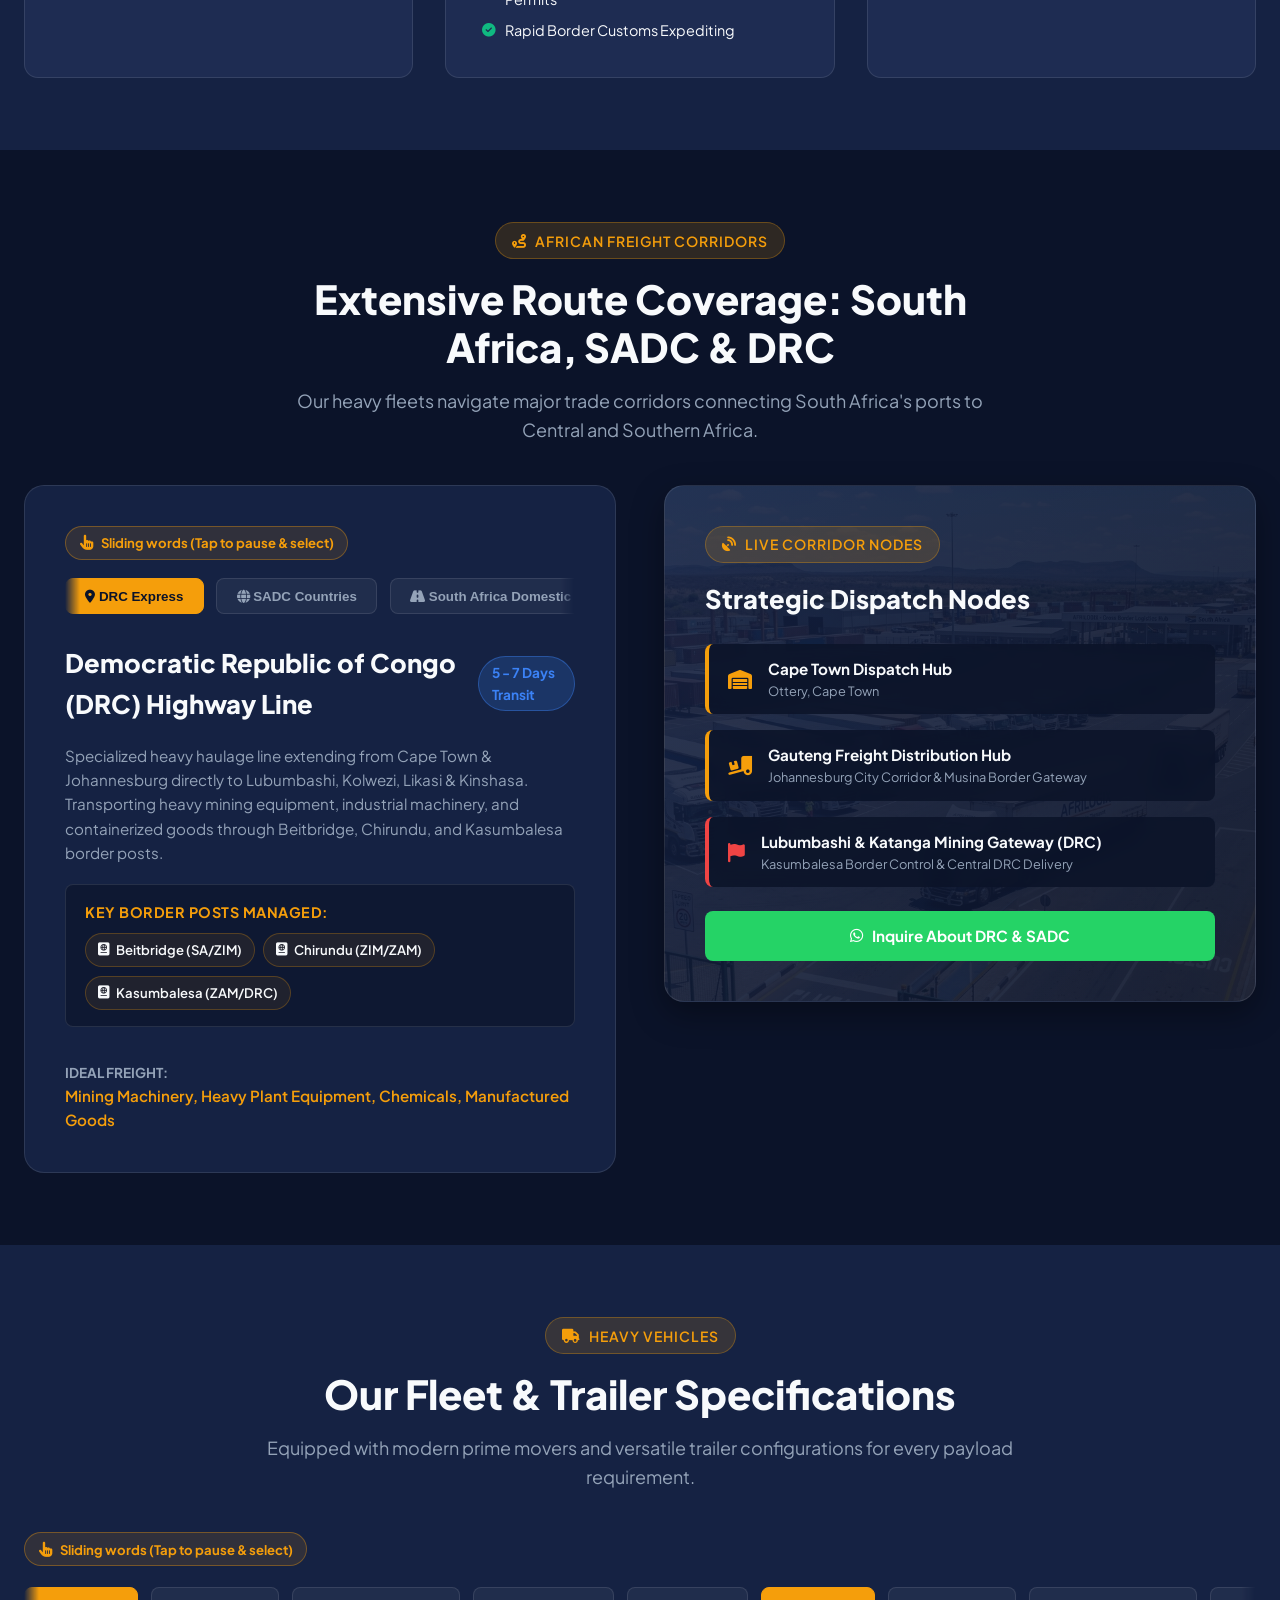
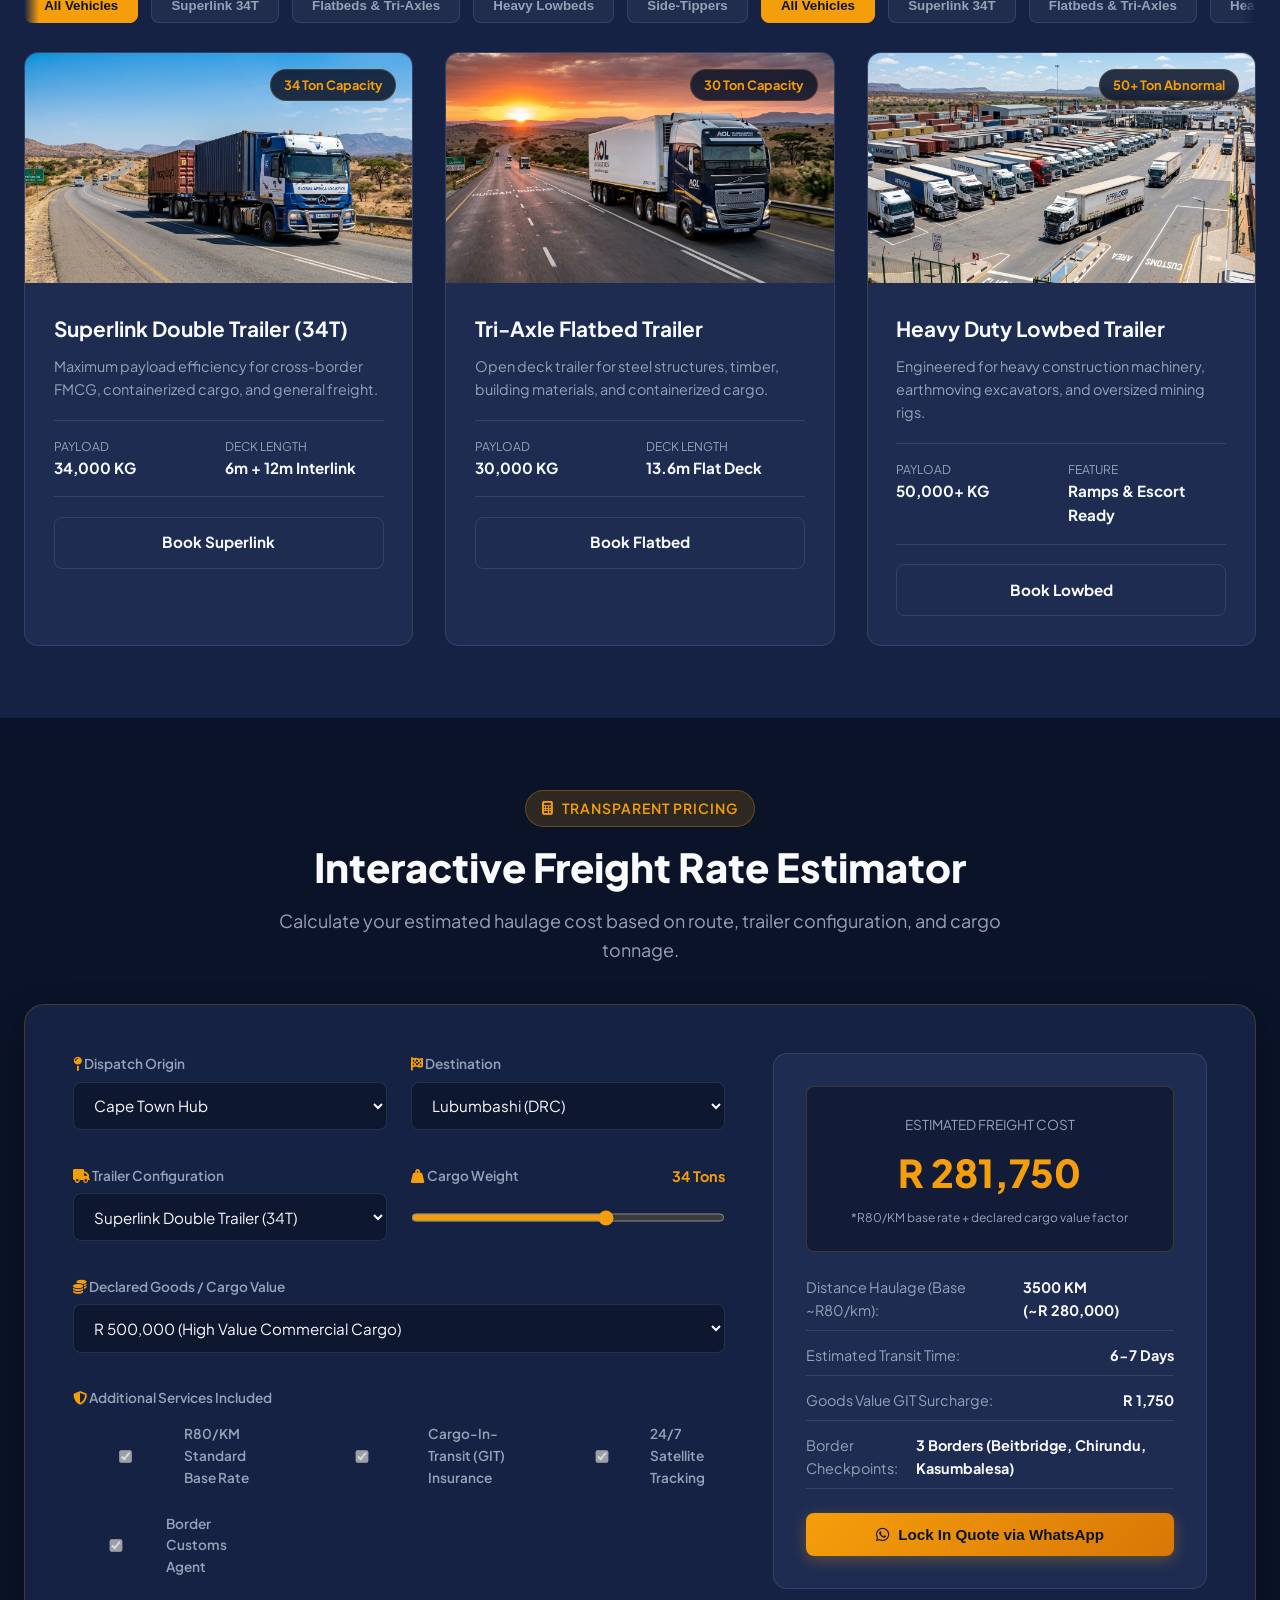
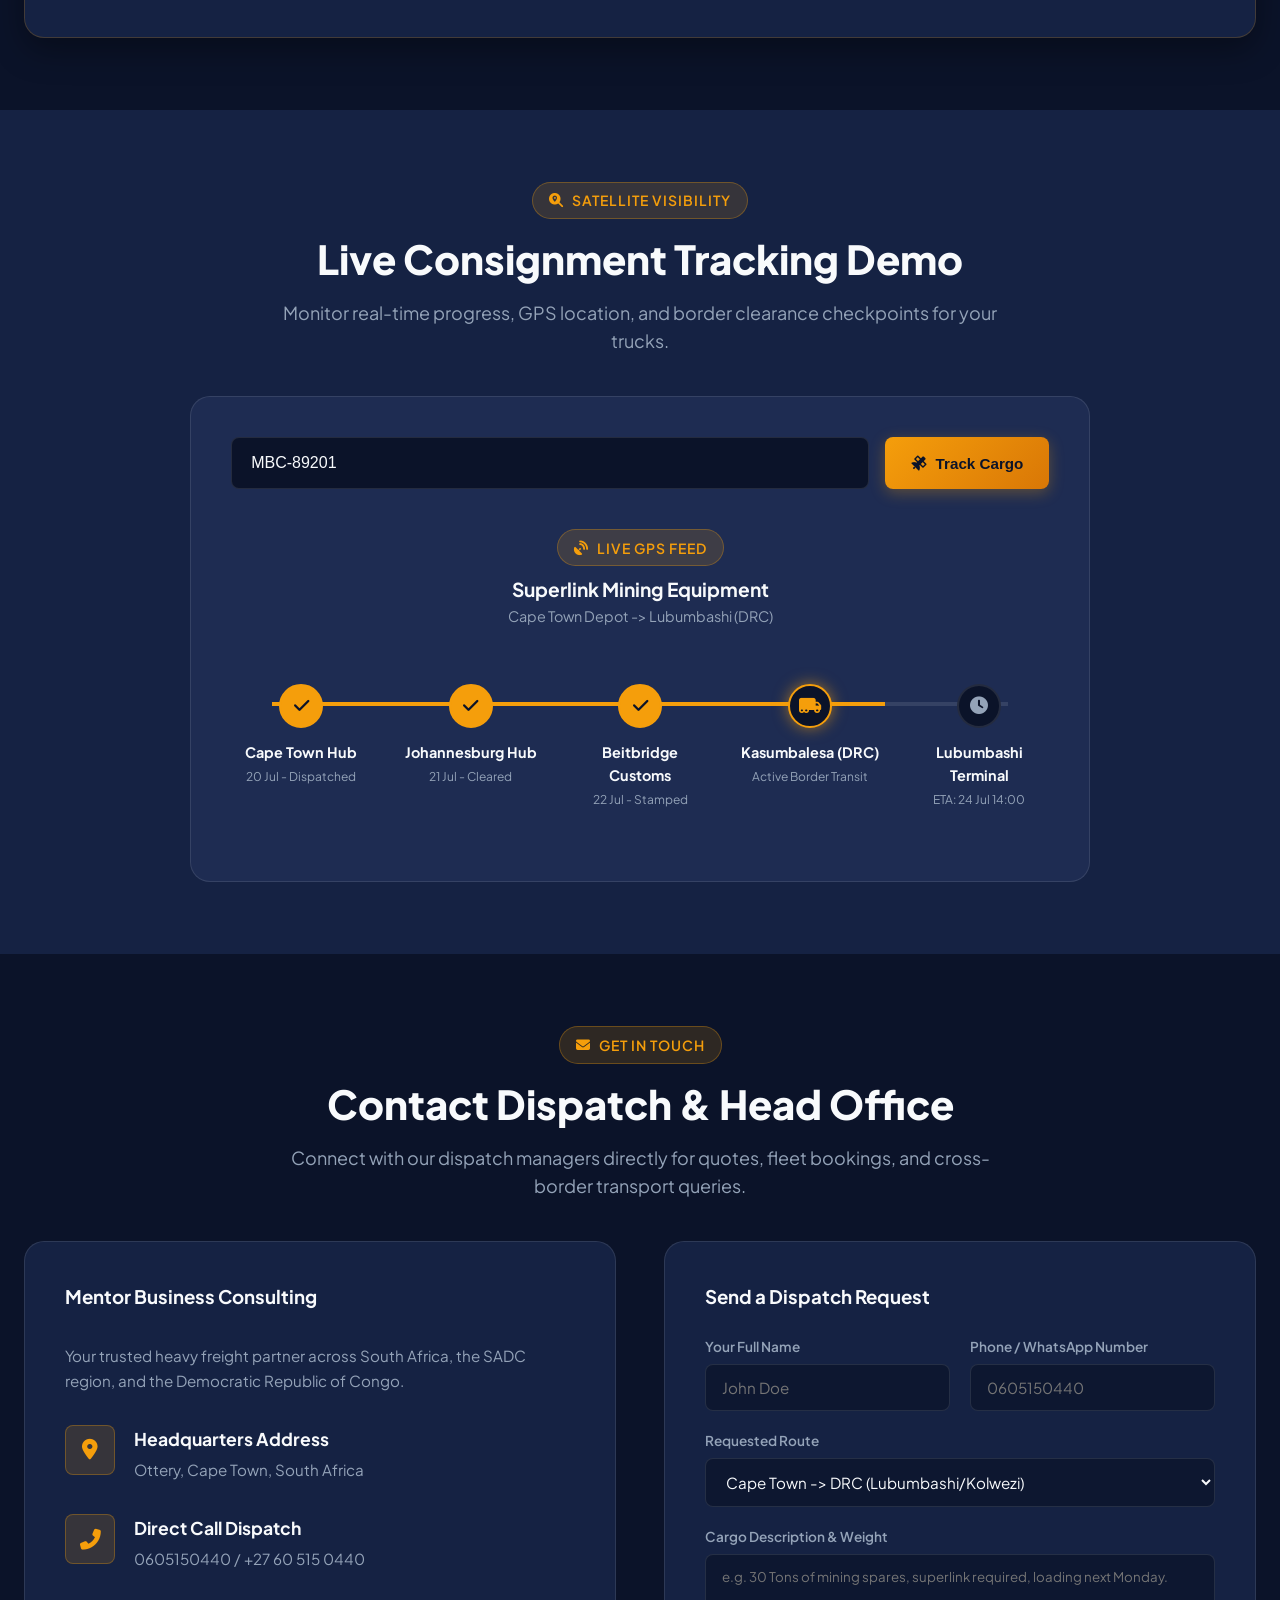
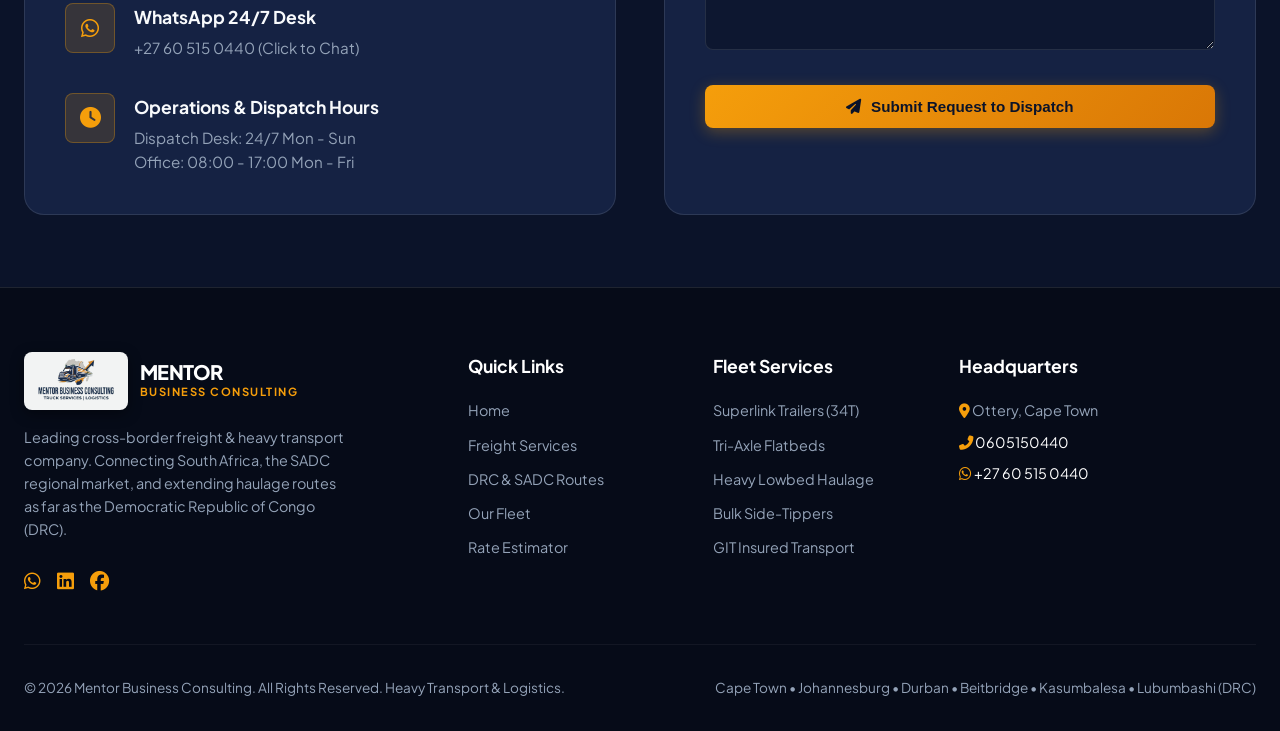
==== commit 7e417faf: "Fix CSS grid column overflow on routes section: add minmax(0, 1fr) and min-width: 0 to pull lost dis" ====
--- a/index.html
+++ b/index.html
@@ -97,7 +97,7 @@
   <link rel="stylesheet" href="https://cdnjs.cloudflare.com/ajax/libs/font-awesome/6.4.0/css/all.min.css">
 
   <!-- Stylesheet -->
-  <link rel="stylesheet" href="styles.css?v=20260728">
+  <link rel="stylesheet" href="styles.css?v=20260729">
 </head>
 <body>
 
@@ -875,6 +875,6 @@
   </nav>
 
   <!-- Script -->
-  <script src="app.js?v=20260728"></script>
+  <script src="app.js?v=20260729"></script>
 </body>
 </html>
--- a/styles.css
+++ b/styles.css
@@ -624,9 +624,10 @@
 
 .routes-container {
   display: grid;
-  grid-template-columns: 1fr 1fr;
+  grid-template-columns: minmax(0, 1fr) minmax(0, 1fr);
   gap: 3rem;
   align-items: start;
+  width: 100%;
 }
 
 .route-info-box {
@@ -634,12 +635,15 @@
   border: 1px solid var(--border-color);
   border-radius: var(--radius-lg);
   padding: 2.5rem;
+  min-width: 0;
+  width: 100%;
 }
 
 /* Infinite Seamless Sliding Word Track */
 .marquee-wrapper {
   width: 100%;
   max-width: 100%;
+  min-width: 0;
   overflow: hidden;
   position: relative;
   margin-bottom: 1.5rem;
@@ -774,6 +778,8 @@
   flex-direction: column;
   justify-content: space-between;
   box-shadow: var(--shadow-box);
+  min-width: 0;
+  width: 100%;
 }
 
 .map-node-list {
